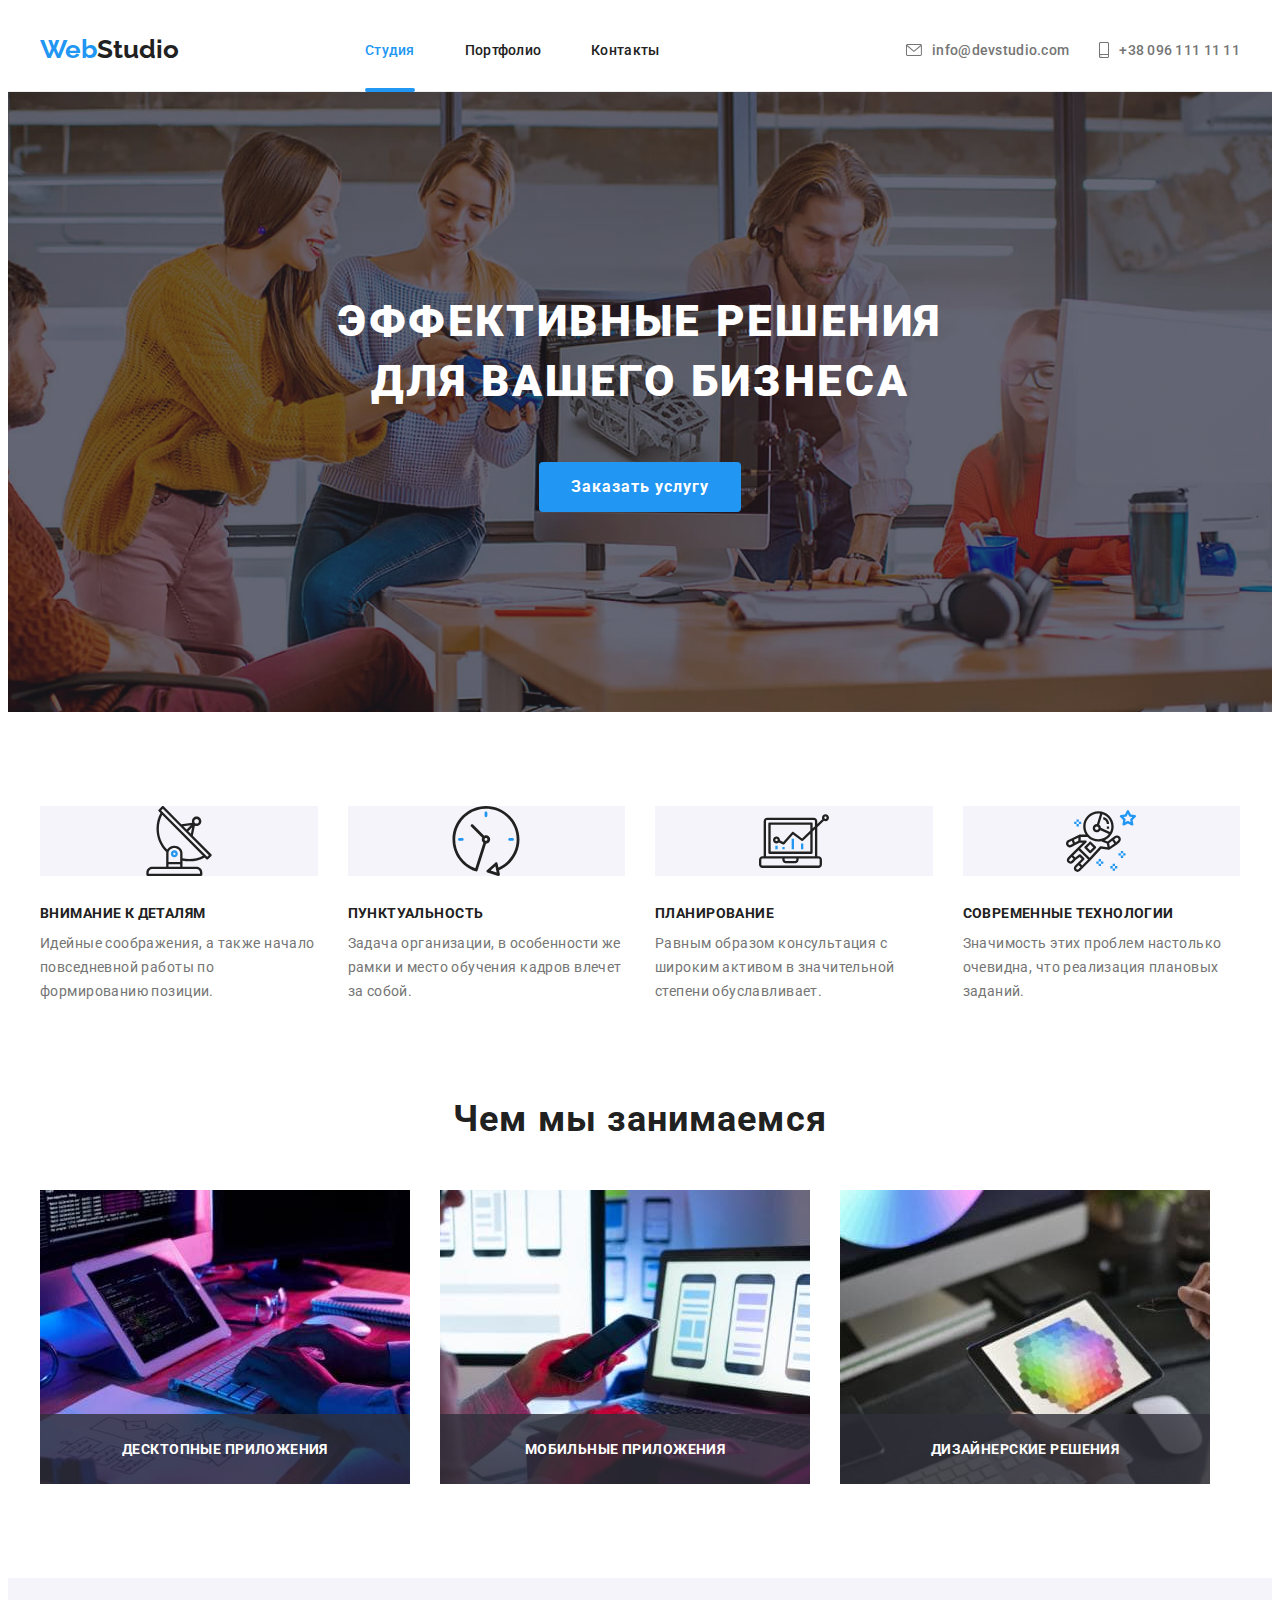
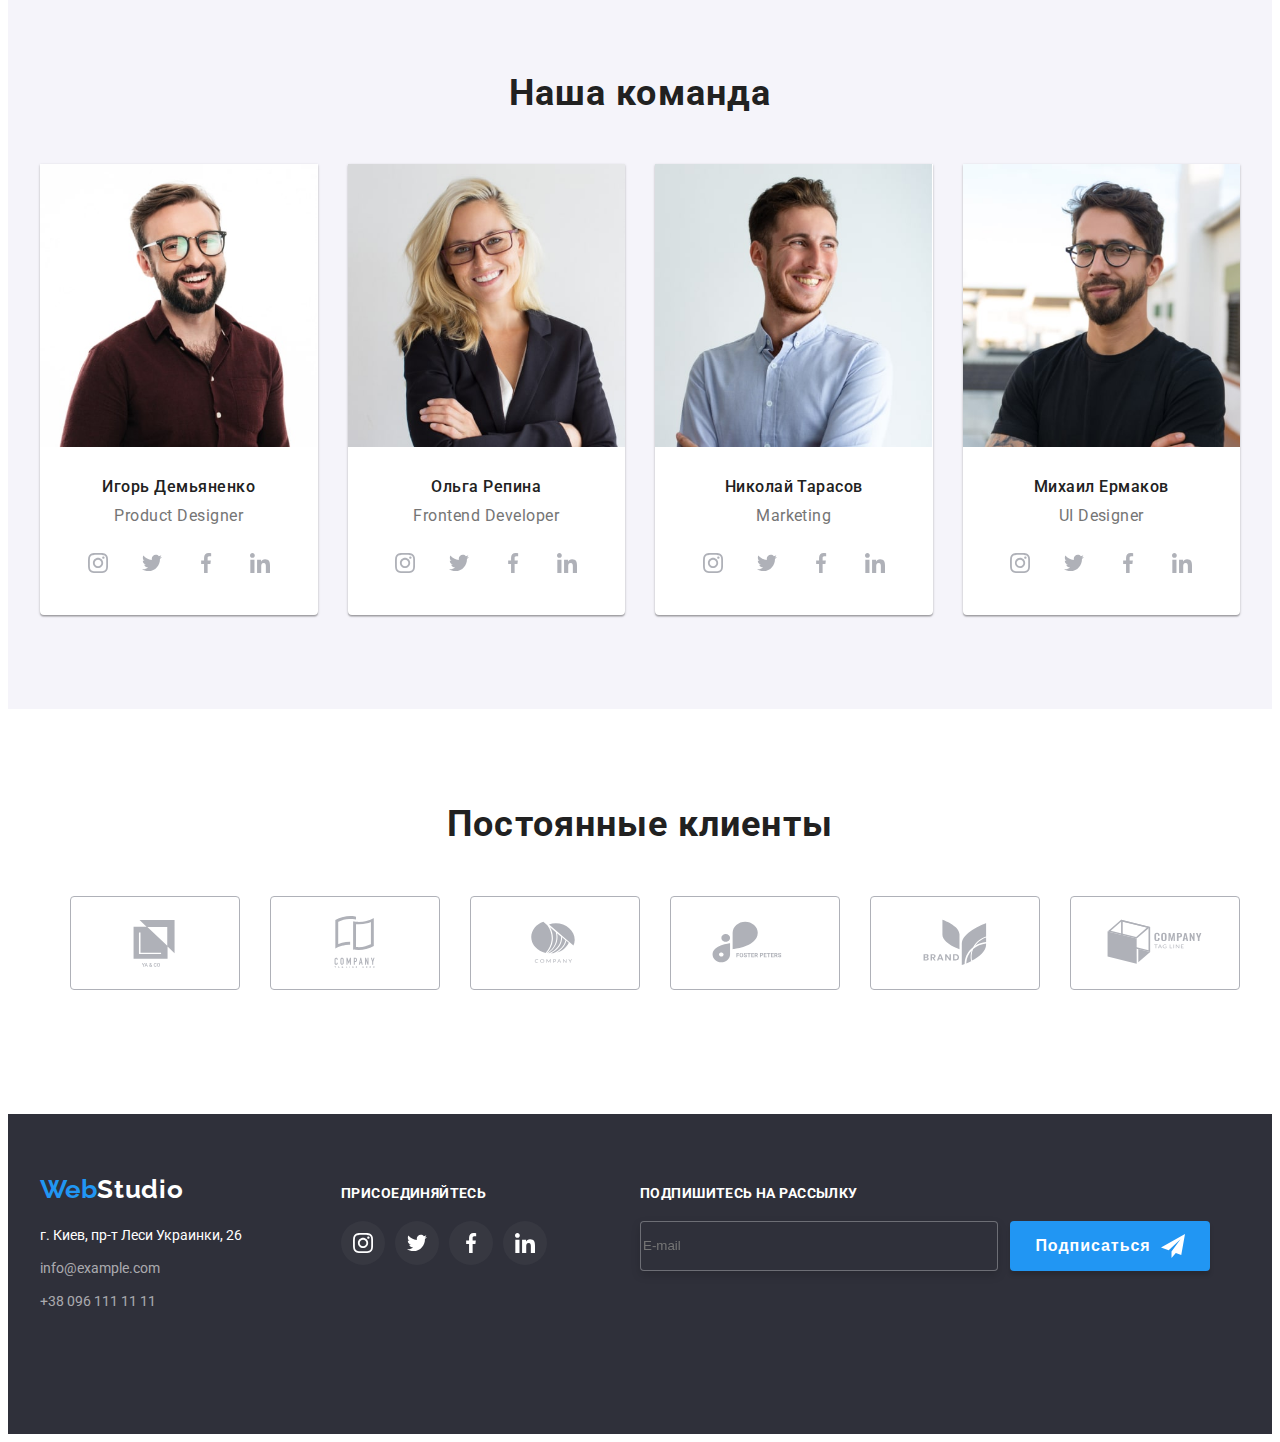
==== index.html @ 827780e4 "hw-8-finish" ====
<!DOCTYPE html>
<html lang="ru">
  <head>
    <meta charset="UTF-8" />
    <meta http-equiv="X-UA-Compatible" content="IE=edge" />
    <meta name="viewport" content="width=device-width, initial-scale=1.0" />
    <title>Студия</title>
    <link href="https://fonts.googleapis.com/css2?family=Raleway:wght@700&family=Roboto:wght@400;500;700;900&display=swap" rel="stylesheet">
    <link rel="stylesheet" href="https://cdnjs.cloudflare.com/ajax/libs/modern-normalize/1.1.0/modern-normalize.min.css" integrity="sha512-wpPYUAdjBVSE4KJnH1VR1HeZfpl1ub8YT/NKx4PuQ5NmX2tKuGu6U/JRp5y+Y8XG2tV+wKQpNHVUX03MfMFn9Q==" crossorigin="anonymous" referrerpolicy="no-referrer" />
    <link rel="stylesheet" href="./css/styles.css">
    <link rel="stylesheet" href="./css/main.min.css">
  </head>
  <body>
    <header class="header">
      <div class="container header__container"> 
        
      <a href="./index.html" class="logo ">Web<span class="logo__studio">Studio</span> </a>
      <button type="button"aria-label="open-mob-menu" class="mob-menu-btn" data-menu-button >
        <svg class="open-menu" width="40" height="40">
         <use href="./image/icons.svg#icon-menu_mob"></use>                
        </svg>

      </button>
      
       <nav class="site-nav">
        <ul class="site-nav__list ">
          <li><a href="./index.html" class=" site-nav__link site-nav__link--current">Студия</a></li>
          <li><a href="./portfolio.html" class="site-nav__link">Портфолио</a></li>
          <li><a href="" class="site-nav__link">Контакты</a></li>
        </ul>
      </nav> 
       <ul class="contacts">
      <li class="contacts__item"><a href="mailto:info@devstudio.com" class="contacts__link  ">
        <svg class="envelope contact__icon" > 
          <use href="./image/icons.svg#icon-envelope"></use>
        </svg> 
        info@devstudio.com</a></li>
      <li class="contacts__item"><a href="tel:+380961111111" class="contacts__link ">
        <svg class="smartphone contact__icon"> 
          <use href="./image/icons.svg#icon-smartphone"></use>
        </svg> 
        +38 096 111 11 11</a></li>

      </ul>
      </div>
      <div class="mob-menu  is-hidden" data-menu>
        <div class="container">
          <div class="mob-menu-top">
        <button type="button" class="mob-menu-close-btn" data-menu-close>
          <svg class="close-menu" width="40" height="40">
            <use href="./image/icons.svg#icon-close_mob"></use>
          </svg>
        </button>

        <ul class="menu-list ">
          <li class="menu-item "><a href="./index.html" class="menu-link ">Студия</a></li>
          <li class="menu-item "><a href="./portfolio.html" class="menu-link ">Портфолио</a></li>
          <li class="menu-item "><a href="" class="menu-link " >Контакты</a></li>
        </ul>
      </div>
        

        <div class="mob-menu-bottom">
        <ul class="mob-contacts">
           <li class="mob-contacts__item"><a href="tel:+380961111111" class="mob-contacts__link ">            
              +38 096 111 11 11</a></li>

          <li class="mob-contacts__item"><a href="mailto:info@devstudio.com" class="mob-contacts__link ">              
            info@devstudio.com</a></li>         
        </ul>

        <ul class="mob-soc">
          <li class="mob-soc__item"> <a class="mob-soc__link" href="">Instagram</a>
          </li>
          <li class="mob-soc__item"><a class="mob-soc__link" href="">Twitter</a></li>
          <li class="mob-soc__item"><a class="mob-soc__link" href="">Facebook</a></li>
          <li class="mob-soc__item"><a class="mob-soc__link" href="">LinkedIn</a></li>
        </ul>
      </div>
</div>
      </div>
    
    </div>
    </header>
    
    <main >
      <section class="hero">
        <div class="container">
        <h1 class="hero__title"> Эффективные решения для вашего бизнеса</h1>
        <button type="button" class="hero__button" data-modal-open >Заказать услугу</button>
        </div>
      </section>

      <section class="section ">
        <div class="container">
        <h2 class="section__title section__title--hidden">Особености</h2>
        <ul class="features">
          <li class="features__item"> 
            <div class="features__box">
              <svg width="70px" height="70px">
                <use href="./image/icons.svg#icon-antenna"></use>
              </svg>
            </div>
            <h3 class="features__title">Внимание к деталям</h3>
          <p class="features__text">Идейные соображения, а также начало повседневной работы по формированию позиции.</p>
        </li>
          <li class="features__item">
            <div class="features__box">
              <svg width="70px" height="70px">
                <use href="./image/icons.svg#icon-clock"></use>
              </svg>
            </div>
            <h3 class="features__title"> Пунктуальность</h3>
          <p class="features__text">Задача организации, в особенности же рамки и место обучения кадров влечет за собой.</p> </li>
          <li class="features__item">
            <div class="features__box">
              <svg width="70px" height="70px">
                <use href="./image/icons.svg#icon-diagram"></use>
              </svg>
            </div>
            <h3 class="features__title"> Планирование</h3>
          <p class="features__text">Равным образом консультация с широким активом в значительной степени обуславливает.</p> </li>
          <li class="features__item">
            <div class="features__box">
              <svg width="70px" height="70px">
                <use href="./image/icons.svg#icon-astronaut"></use>
              </svg>
            </div>
            <h3 class="features__title"> Современные технологии</h3>
          <p class="features__text">Значимость этих проблем настолько очевидна, что реализация плановых заданий.</p></li>
        </ul>
        </div>
      </section>

      <section class=" section section--no-padding-top">
        <div class="container">
        <h2 class="section__title">Чем мы занимаемся</h2>
        <ul class="work">
          <li class="work__list">
            <div class="work__box">
              <img src="./image/photo_1.jpg" alt="написание кода" width="370" />
              <p class="work__text">Десктопные приложения</p>
            </div>
          </li>
          <li class="work__list">
            <div class="work__box">
              <img src="./image/photo_2.jpg" alt="создание интерфейса" width="370" />
              <p class="work__text">Мобильные приложения</p>
            </div>
          </li>
          <li class="work__list">
            <div class="work__box">
            <img src="./image/photo_3.jpg" alt="дизайн" width="370" />
            <p class="work__text">Дизайнерские решения</p>
            </div>
          </li>
        </ul>
        </div>
      </section>

      <section class="section  section--other-background">
        <div class="container">
        <h2 class="section__title">Наша команда</h2>
        <ul class="team">
          <li class="team__item ">
            <picture>
              <source srcset="./image/team/img-1-270-min.jpg 1x, ./image/team/img-1-540-min.jpg 2x " media="(min-widht:1200px)"/>
              <source srcset="./image/team/img-1-354-min.jpg 1x, ./image/team/img@2x-1-708-min.jpg 2x" media="(min-widht:768px)" />
              <source srcset="./image/team/img-1-450-min.jpg 1x, ./image/team/img@2x-1-900-min.jpg 2x " media="(min-widht:480px)" />
              <img src="./image/team/img-1-450-min.jpg" alt="Игорь Демьяненко" />
            </picture>
            
            <div class="team__box">
          <h3 class="team__title">Игорь Демьяненко</h3>
          <p class="team__text">Product Designer</p>
          <ul class="social">
            <li class="social__item"> <a class="social__link social__link--dark" href="" >
              <svg class="instagram" width="20" height="20">
                <use href="./image/icons.svg#icon-instagram"></use>
              </svg>
              </a>
            </li >
            <li class="social__item" ><a class="social__link social__link--dark" href="" >
            <svg class="twitter" width="20" height="20">
              <use href="./image/icons.svg#icon-twitter"></use>      
            </svg>
            </a>
          </li>
            <li class="social__item"><a class="social__link social__link--dark" href="" >
            <svg class="facebook" width="20" height="20">
              <use href="./image/icons.svg#icon-facebook"></use>
            </svg>
            </a>
            </li>
            <li class="social__item"><a class="social__link social__link--dark" href="" >
            <svg class="linkedin" width="20" height="20">
              <use href="./image/icons.svg#icon-linkedin"></use>
            </svg>
          </a>
          </li>

          </ul>
        </div>
        </li>

          <li class="team__item">
            <picture>
            <source srcset="./image/team/img-2-270-min.jpg 1x, ./image/team/img-2-540-min.jpg 2x " media="(min-widht:1200px)" ) />
            <source srcset="./image/team/img-2-354-min.jpg 1x, ./image/team/img@2x-2-708-min.jpg 2x" media="(min-widht:768px)" ) />
            <source srcset="./image/team/img-2-450-min.jpg 1x, ./image/team/img@2x-2-900-min.jpg 2x " media="(min-widht:480px)" ) />
              
           <img src="./image/team/img-2-450-min.jpg" alt="Ольга Репина"  />
            </picture>
            
            <div class="team__box">
          <h3 class="team__title">Ольга Репина</h3>
          <p  class="team__text">Frontend Developer</p>
          <ul class="social">
            <li class="social__item"> <a class="social__link social__link--dark" href="" >
              <svg class="instagram" width="20" height="20">
                <use href="./image/icons.svg#icon-instagram"></use>
              </svg>
              </a>
            </li>
            <li class="social__item"><a class="social__link social__link--dark" href="" >
            <svg class="twitter" width="20" height="20">
              <use href="./image/icons.svg#icon-twitter"></use>      
            </svg>
            </a>
          </li>
            <li class="social__item"><a class="social__link social__link--dark" href="" >
            <svg class="facebook" width="20" height="20">
              <use href="./image/icons.svg#icon-facebook"></use>
            </svg>
            </a>
            </li>
            <li class="social__item"><a class="social__link social__link--dark" href="" >
            <svg class="linkedin" width="20" height="20">
              <use href="./image/icons.svg#icon-linkedin"></use>
            </svg>
          </a>
          </li>
          </ul>
        </div>
        </li>

          <li class="team__item">
            <picture>
              <source srcset="./image/team/img-3-270-min.jpg 1x, ./image/team/img-3-540-min.jpg 2x " media="(min-widht:1200px)" ) />
              <source srcset="./image/team/img-3-354-min.jpg 1x, ./image/team/img@2x-3-708-min.jpg 2x" media="(min-widht:768px)" ) />
              <source srcset="./image/team/img-3-450-min.jpg 1x, ./image/team/img@2x-3-900-min.jpg 2x " media="(min-widht:480px)" ) />
             <img src="./image/team/img-3-450-min.jpg" alt="Николай Тарасов" />  
            </picture>
           
            <div class="team__box">
          <h3 class="team__title">Николай Тарасов</h3>
           <p class="team__text">Marketing</p>
           <ul class="social">
            <li class="social__item"> <a class="social__link social__link--dark" href="" >
              <svg class="instagram" width="20" height="20">
                <use href="./image/icons.svg#icon-instagram"></use>
              </svg>
              </a>
            </li>
            <li class="social__item"><a class="social__link social__link--dark" href="" >
            <svg class="twitter" width="20" height="20">
              <use href="./image/icons.svg#icon-twitter"></use>      
            </svg>
            </a>
          </li>
            <li class="social__item"><a class="social__link social__link--dark" href="" >
            <svg class="facebook" width="20" height="20">
              <use href="./image/icons.svg#icon-facebook"></use>
            </svg>
            </a>
            </li>
            <li class="social__item"><a class="social__link social__link--dark" href="" >
            <svg class="linkedin" width="20" height="20">
              <use href="./image/icons.svg#icon-linkedin"></use>
            </svg>
          </a>
          </li>

          </ul>
           </div>
        </li>

          <li class="team__item">
            <picture>
            <source srcset="./image/team/img-4-270-min.jpg 1x, ./image/team/img-4-540-min.jpg 2x " media="(min-widht:1200px)" ) />
            <source srcset="./image/team/img-4-354-min.jpg 1x, ./image/team/img@2x-4-708-min.jpg 2x" media="(min-widht:768px)" ) />
            <source srcset="./image/team/img-4-450-min.jpg 1x, ./image/team/img@2x-4-900-min.jpg 2x " media="(min-widht:480px)" ) />
            <img src="./image/team/img-4-450-min.jpg" alt="Михаил Ермаков"  />
            </picture>
            
            <div class="team__box">
          <h3 class="team__title">Михаил Ермаков</h3>
           <p class="team__text">UI Designer</p>
           <ul class="social">
            <li class="social__item"> <a class="social__link social__link--dark" href="" >
              <svg class="instagram" width="20" height="20">
                <use href="./image/icons.svg#icon-instagram"></use>
              </svg>
              </a>
            </li>
            <li class="social__item"><a class="social__link social__link--dark" href="" >
            <svg class="twitter" width="20" height="20">
              <use href="./image/icons.svg#icon-twitter"></use>      
            </svg>
            </a>
          </li>
            <li class="social__item"><a class="social__link social__link--dark" href="" >
            <svg class="facebook" width="20" height="20">
              <use href="./image/icons.svg#icon-facebook"></use>
            </svg>
            </a>
            </li>
            <li class="social__item"><a class="social__link social__link--dark" href="" >
            <svg class="linkedin" width="20" height="20">
              <use href="./image/icons.svg#icon-linkedin"></use>
            </svg>
          </a>
          </li>

          </ul>
           </div>
        </li>
        </ul>
        </div>
      </section>
     
      <section class="section "> 
        <div class="conteiner">
          <h2 class="section__title"> Постоянные клиенты</h2>
          <ul class="clients">
            <li class="clients__item"><a class="clients__link" href="rel="noopener noreferrer">
              <svg class="clients__icon" widht="106" height="60">
                <use href="./image/icons.svg#icon-Logo-6"></use>
              </svg>
            </a></li>
            <li class="clients__item"><a class="clients__link" href="rel="noopener noreferrer">
              <svg class="clients__icon" widht="106" height="60">
                <use href="./image/icons.svg#icon-Logo"></use>
              </svg>
            </a></li>
            <li class="clients__item"><a class="clients__link" href="rel="noopener noreferrer">
              <svg class="clients__icon" widht="106" height="60">
                <use href="./image/icons.svg#icon-Logo-2"></use>
              </svg>
            </a></li>
            <li class="clients__item"><a class="clients__link" href="rel="noopener noreferrer">
              <svg class="clients__icon" widht="106" height="60">
                <use href="./image/icons.svg#icon-Logo-3"></use>
              </svg>
            </a></li>
            <li class="clients__item"><a class="clients__link" href="rel="noopener noreferrer">
              <svg class="clients__icon" widht="106" height="60">
                <use href="./image/icons.svg#icon-Logo-4"></use>
              </svg>
            </a></li>
            <li class="clients__item"><a class="clients__link" href="rel="noopener noreferrer">
              <svg class="clients__icon" widht="106" height="60">
                <use href="./image/icons.svg#icon-Logo-5"></use>
              </svg>
            </a></li>
          </ul>
        </div>

      </section>
      </main>
      
      <footer class="footer">
       
        <div class="container footer__container ">
          <div class="footer-top">
          <div class="footer__box"> 
        <a href="./index.html" class="logo footer__logo">Web<span class=" logo-studio--white">Studio</span> </a>
        <address>
          <ul class="adress">
          <li><a href="https://goo.gl/maps/DuqMqpGjKm9cCFHp8" target="_blank" rel="noopener, noindex, nofollow" class="adress__location">г. Киев, пр-т Леси Украинки, 26</a></li>
          <li><a href="mailto:info@example.com" class="adress__link">info@example.com </a></li>
          <li><a href="tel:+380961111111" class="adress__link">+38 096 111 11 11</a></li>
        </ul>
        </address>
      </div>
       
        <div class="social-footer">
          <h3 class="footer__title">присоединяйтесь</h3>
          <ul class="social soc-footer">
            <li> <a class="social__link social__link--light" href="">
              <svg class="join__icon" width="20" height="20">
                <use href="./image/icons.svg#icon-instagram"></use>
              </svg>
            </a>
            </li>
            <li> <a class="social__link social__link--light" href="">
              <svg class="footer-icon" width="20" height="20">
                <use href="./image/icons.svg#icon-twitter"></use>
              </svg>
            </a>
            </li>
            <li> <a class="social__link social__link--light" href="">
              <svg class="join__icon" width="20" height="20">
                <use href="./image/icons.svg#icon-facebook"></use>
              </svg>
            </a>
            </li>
            <li> <a class="social__link social__link--light" href="">
              <svg class="join__icon" width="20" height="20">
                <use href="./image/icons.svg#icon-linkedin"></use>
              </svg>
            </a>
            </li>
          </ul>
        </div>
</div>
        <form class="footer-form">
          
        <div class="subscribe"> 
          <h3 class="footer__title">Подпишитесь на рассылку</h3>
          <div class="subscribe-field">
          <input type="email" name="mail" placeholder="E-mail" class="subscribe__input">
          <button type="submit" class="subscribe__btn">Подписаться
            <svg class="subscribe__icon" width="24" height="24" >
              <use href="./image/icons.svg#icon-send"></use> 
             </svg>
          </button>
          </div>
          
        </div>
      </form>
      </div>
      </footer>

      <div class="backdrop is-hidden" data-modal >
        <div class="modal">
        
          <button class="modal__button" data-modal-close >
            <svg class="modal__icon" width="18" height="18" >
             <use href="./image/icons.svg#icon-close"></use> 
            </svg>
          </button>
          <p class="modal__title"> Оставьте свои данные, мы вам перезвоним</p>
          <form >
            <label for="name" class="modal__label">Имя</label>
            <div class="modal-box">             
             <input type="text" name="name" id="name" class="modal-box__input" required>
               <svg class="modal__svg" width="18" height="18"> <use href="./image/icons.svg#icon-person">
            </use> </svg>
            </div>
            <label for="tel" class="modal__label">Телефон</label>
            <div class="modal-box">
             <input type="tel" name="tel" id="tel" class="modal-box__input" required>
               <svg class="modal__svg" width="18" height="18"> <use href="./image/icons.svg#icon-phone">
            </use> </svg>
            </div>
            <label for="mail" class="modal__label">Почта</label>
            <div class="modal-box">
             <input type="email" name="mail" id="mail" class="modal-box__input" required>
               <svg class="modal__svg" width="18" height="18"> <use href="./image/icons.svg#icon-email">
            </use> </svg>
            </div>
            <label for="comment" class="modal__label">Комментарий</label>
            <textarea name="comment" id="comment" cols="30" rows="10" placeholder="Введите текст" class="modal__textarea" ></textarea>
           <div class="modal-checkbox modal-checkbox--margin">
            <input type="checkbox" name="policy" id="checkbox" class="modal-checkbox__input hidden" required>           
            <label for="checkbox" class="modal-checkbox__label">Соглашаюсь с рассылкой и принимаю <a href="" class="modal-checkbox__policy" >Условия договора</a></label>
            </div>
            <button type="submit" class="modal-checkbox__btn" >Отправить</button>
          </form>
        </div>
      </div>


      
      <script src="./js/modal.js"></script>  
      <script src="./js/mobile-menu.js"></script>

  </body>
</html>
---- css/styles.css ----
/* Header  */



/* Main section */


/* Features */



/* Our work */

/* Our team*/



/* Clients */




/* Footer */


/* portfolio */





/* BACKDROP */
---- css/main.min.css ----
:root{--primary-text-color: #212121;--title-text-color: #757575;--accent-color: #2196F3;--primary-bg-color:#FFFFFF;--bg-color: #2F303A;--bg-color-item: #EEEEEE;--buttons-bg-color: #F5F4FA;--border-box: #eeeeee;--social-color: #AFB1B8;--icon-bg-color: #ffffff0a;--bg-description: rgba(33, 150, 243, 0.9);--work-box-color: rgba(47, 48, 58, 0.8);--time-distribution: 250ms cubic-bezier(0.4, 0, 0.2, 1);--bg-color-btn: #188CE8;--box-shadow: 0px 4px 4px rgba(0, 0, 0, 0.15)}body{font-family:"Roboto",sans-serif;background-color:var(--primary-bg-color)}p,h1,h2,h3,h4,h5,h6{margin:0}img{display:block;max-width:100%}ul{margin:0;padding-left:0;list-style:none}li{text-decoration:none}.section__title{font-weight:700;letter-spacing:.03em;color:var(--primary-text-color);margin-top:0;text-align:center}@media screen and (min-width: 480px){.section__title{font-size:28px;line-height:1.18;margin-bottom:30px;margin-top:0px}}@media screen and (min-width: 768px){.section__title{font-size:36px;line-height:1.17;margin-bottom:50px}}.section__title.section__title--hidden,.modal-checkbox__input.hidden{position:absolute;width:1px;height:1px;margin:-1px;border:0;padding:0;white-space:nowrap;clip-path:inset(100%);clip:rect(0 0 0 0);overflow:hidden}.hero__title{font-weight:900;letter-spacing:.06em;text-transform:uppercase;color:var(--primary-bg-color);margin:0 auto 30px auto}@media screen and (min-width: 480px){.hero__title{font-size:26px;line-height:1.62;width:360px}}@media screen and (min-width: 1200px){.hero__title{font-size:44px;line-height:1.36;width:696px;margin-bottom:50px}}.features__title{font-weight:700;font-size:14px;line-height:1.14;letter-spacing:.03em;text-transform:uppercase;color:var(--primary-text-color);margin-bottom:10px;align-items:center}@media screen and (max-width: 767px){.features__title{display:flex;justify-content:center}}@media screen and (min-width: 768px){.features__title{text-align:start}}.section{padding-top:94px;padding-bottom:94px}.section--no-padding-top{padding-top:0}.section--other-background{background-color:var(--buttons-bg-color)}.project-section{padding-top:94px;padding-bottom:94px}@media screen and (min-width: 320px)and (max-width: 1199px){.section--no-padding-top{display:none}}@media screen and (min-width: 1200px){.section--no-padding-top{padding-top:0}}.social{display:flex;justify-content:center}.social li+li{margin-left:10px}.social__link{display:flex;justify-content:center;width:44px;height:44px;border-radius:50%;align-items:center}.social__link--light{fill:var(--primary-bg-color);background-color:var(--icon-bg-color);transition:background-color var(--time-distribution)}.social__link--light:hover,.social__link--light:focus{background-color:var(--accent-color)}.social__link--dark{fill:var(--social-color);transition:fill var(--time-distribution),background-color var(--time-distribution)}.social__link--dark:hover,.social__link--dark:focus{background-color:#2196f3;fill:var(--primary-bg-color)}.social-footer{margin-bottom:60px}@media screen and (min-width: 1200px){.social-footer{margin-right:93px;margin-bottom:72px}}.logo{font-family:"Raleway",sans-serif;font-weight:700;font-size:26px;line-height:1.19;color:var(--accent-color);text-decoration:none;cursor:default}@media screen and (min-width: 480px)and (max-width: 767px){.logo{display:flex;justify-content:center;align-items:center}}@media screen and (min-width: 320px)and (max-width: 1199px){.logo{font-size:24px;margin-left:15px}}.logo__studio{color:var(--primary-text-color)}.logo.footer__logo{display:block;margin-bottom:20px}.logo-studio--white{font-weight:700;font-size:26px;line-height:1.19;letter-spacing:.03em;color:var(--primary-bg-color)}@media screen and (min-width: 320px)and (max-width: 1199px){.logo-studio--white{font-size:24px}}.portfolio-buttons{margin:0 auto 50px;display:flex;flex-wrap:wrap;justify-content:flex-start;margin-bottom:40px}@media screen and (min-width: 768px){.portfolio-buttons{margin-bottom:30px;justify-content:center}}@media screen and (min-width: 1200px){.portfolio-buttons{margin-bottom:50px}}.portfolio-button{background:var(--buttons-bg-color);color:var(--primary-text-color);font-weight:500;font-size:16px;line-height:1.63;letter-spacing:.03em;cursor:pointer;text-align:center;padding:6px 22px;border-radius:4px;border:none;transition:color var(--time-distribution),background-color var(--time-distribution),box-shadow var(--time-distribution)}.portfolio-button:hover,.portfolio-button:focus{color:var(--primary-bg-color);background-color:var(--accent-color);box-shadow:0px 3px 1px rgba(0,0,0,.1),0px 1px 2px rgba(0,0,0,.08),0px 2px 2px rgba(0,0,0,.12)}.button-item{margin-left:8px}@media screen and (max-width: 767px){.button-item:nth-child(-n+3){margin-bottom:15px}}@media screen and (min-width: 768px){.button-item{margin-bottom:0px}}.hero__button{font-family:"Roboto",sans-serif;font-weight:700;font-size:16px;line-height:1.88;align-items:center;text-align:center;letter-spacing:.06em;color:var(--primary-bg-color);background-color:var(--accent-color);border:rgba(0,0,0,0);border-radius:4px;padding:10px 32px;cursor:pointer}.container{width:100%;padding:0;margin:0 auto}@media screen and (min-width: 480px){.container{max-width:480px}}@media screen and (min-width: 768px){.container{max-width:768px}}@media screen and (min-width: 1200px){.container{max-width:1200px}}.header{background-color:var(--primary-bg-color);border-bottom:1px solid var(--border-box)}@media screen and (min-width: 320px)and (max-width: 479px){.header{display:flex;align-items:center;justify-content:space-between;width:100%;height:60px}}@media screen and (min-width: 480px)and (max-width: 767px){.header{display:flex;justify-content:space-between;width:100%;height:60px}}@media screen and (min-width: 768px){.header{display:flex;align-items:center}}@media screen and (min-width: 1200px){.header{display:flex;align-items:center}}.container.header__container{display:flex;align-items:center}.site-nav{align-items:center;display:flex}@media screen and (min-width: 320px)and (max-width: 479px){.site-nav{display:none}}@media screen and (min-width: 480px)and (max-width: 767px){.site-nav{display:none}}@media screen and (min-width: 768px){.site-nav{margin-left:88px}}@media screen and (min-width: 1200px){.site-nav{margin-left:93px}}.site-nav__list,.contacts{display:flex;margin:0;padding-top:32px;padding-bottom:32px}@media screen and (min-width: 768px){.site-nav__list{display:flex}}@media screen and (min-width: 1200px){.site-nav__list{display:flex;margin-left:93px}}.contacts{display:flex}@media screen and (min-width: 320px)and (max-width: 479px){.contacts{display:none}}@media screen and (min-width: 480px)and (max-width: 767px){.contacts{display:none}}@media screen and (min-width: 768px)and (max-width: 1199px){.contacts{display:flex;flex-direction:column;margin-left:65px}}@media screen and (min-width: 1200px){.contacts{display:flex;align-items:center;margin-left:auto}}.site-nav__list li+li{margin-left:50px}.site-nav__link{font-family:"Roboto";font-style:normal;font-weight:500;font-size:14px;line-height:1.14;letter-spacing:.02em;color:var(--primary-text-color);text-decoration:none;transition:color var(--time-distribution)}.site-nav__link:hover,.site-nav__link:focus{color:var(--accent-color)}.site-nav__link.site-nav__link--current{position:relative;padding-top:32px;padding-bottom:32px;font-weight:500;font-size:14px;line-height:1.14;letter-spacing:.02em;color:var(--accent-color);text-decoration:none}.site-nav__link.site-nav__link--current::after{content:"";position:absolute;left:0;bottom:-2px;width:100%;height:4px;border-radius:2px;display:block;background-color:var(--accent-color);opacity:1}.contacts__link{font-style:normal;font-weight:500;letter-spacing:.02em;color:var(--title-text-color);text-decoration:none;display:flex;transition:color var(--time-distribution);align-items:center}.contacts__link:hover,.contacts__link:focus{color:var(--accent-color)}.contacts__link:hover .contact__icon,.contacts__link:focus .contact__icon{fill:var(--accent-color)}@media screen and (min-width: 320px)and (max-width: 479px){.contacts__link{display:none}}@media screen and (min-width: 768px)and (max-width: 1199px){.contacts__link{font-size:12px;line-height:1.17;padding-top:5px;padding-bottom:5px}}@media screen and (min-width: 1200px){.contacts__link{font-size:14px}}@media screen and (min-width: 1200px){.contacts__item:not(:first-child){margin-left:30px}}.contacts{margin-left:auto}@media screen and (min-width: 320px)and (max-width: 479px){.contacts{display:none}}.envelope{fill:var(--title-text-color);transition:fill var(--time-distribution)}@media screen and (min-width: 320px)and (max-width: 479px){.envelope{display:none}}@media screen and (min-width: 768px)and (max-width: 1199px){.envelope{width:14px;height:10px;margin-right:8px}}@media screen and (min-width: 1200px){.envelope{margin-right:10px;width:16px;height:12px}}.smartphone{fill:var(--title-text-color);transition:fill var(--time-distribution)}@media screen and (min-width: 320px)and (max-width: 479px){.smartphone{display:none}}@media screen and (min-width: 768px)and (max-width: 1199px){.smartphone{width:10px;height:14px;margin-right:8px}}@media screen and (min-width: 1200px){.smartphone{margin-right:10px;width:10px;height:16px}}.hero.container{display:flex;padding:0;max-width:100%}.hero{text-align:center;color:var(--primary-bg-color);padding:90px 30px;margin-left:auto;margin-right:auto;background-image:linear-gradient(to right, rgba(47, 48, 58, 0.4), rgba(47, 48, 58, 0.4)),url(../image/hero-mob-min.jpg);background-color:var(--bg-color);background-repeat:no-repeat;background-position:center;background-size:cover}@media(min-device-pixel-ratio: 2),(min-resolution: 192dpi),(min-resolution: 2dppx){.hero{background-image:linear-gradient(to right, rgba(47, 48, 58, 0.4), rgba(47, 48, 58, 0.4)),url(../image/hero-mob-2x.jpg)}}@media screen and (min-width: 480px){.hero{padding:118px 60px}}@media screen and (min-width: 768px){.hero{padding:118px 204px;background-image:linear-gradient(to right, rgba(47, 48, 58, 0.4), rgba(47, 48, 58, 0.4)),url(../image/hero-tab-min.jpg);background-image:linear-gradient(to right, rgba(47, 48, 58, 0.4), rgba(47, 48, 58, 0.4)),url(../image/hero-tab-2x.jpg)}}@media screen and (min-width: 1200px){.hero{padding-top:200px;padding-bottom:200px;background-image:linear-gradient(to right, rgba(47, 48, 58, 0.4), rgba(47, 48, 58, 0.4)),url(../image/hero-desk.jpg);background-image:linear-gradient(to right, rgba(47, 48, 58, 0.4), rgba(47, 48, 58, 0.4)),url(../image/hero-desk-2x.jpg)}}.features{display:flex;flex-wrap:wrap;padding-left:0}@media screen and (min-width: 480px){.features{display:block}}@media screen and (min-width: 768px){.features{margin:-15px;display:flex;flex-wrap:wrap}}@media screen and (max-width: 767px){.features__item:not(:last-child){margin-bottom:30px}}@media screen and (min-width: 768px){.features__item{width:calc((100% - 60px)/2);margin:15px}}@media screen and (min-width: 1200px){.features__item{width:calc((100% - 120px)/4)}}.features__text{font-weight:400;font-size:14px;line-height:1.71;letter-spacing:.03em;display:flex;color:var(--title-text-color)}.features__box{background-color:var(--buttons-bg-color);display:flex;justify-content:center;align-items:center;width:100%;margin-bottom:30px}.work{display:flex}.work__list:not(:first-child){margin-left:30px}.work__box{position:relative}.work__text{position:absolute;bottom:0;width:100%;height:70px;display:flex;justify-content:center;align-items:center;font-weight:700;font-size:14px;line-height:1,14;letter-spacing:.03em;text-transform:uppercase;color:var(--primary-bg-color);background-color:var(--work-box-color)}.team{padding-left:0;margin-bottom:-30px;margin-top:0}@media screen and (min-width: 480px){.team{display:block}}@media screen and (min-width: 768px){.team{display:flex;flex-wrap:wrap;margin:-15px}}.team__item{background-color:var(--primary-bg-color);box-shadow:0px 1px 3px rgba(0,0,0,.2),0px 1px 1px rgba(0,0,0,.1411764706),0px 2px 1px rgba(0,0,0,.1215686275);border-radius:0px 0px 4px 4px}@media screen and (min-width: 320px){.team__item{margin-right:15px;margin-left:15px}}@media screen and (max-width: 767px){.team__item:not(:last-child){margin-bottom:30px}}@media screen and (min-width: 768px){.team__item{margin:15px;width:calc(50% - 30px)}}@media screen and (min-width: 1200px){.team__item{width:calc(25% - 30px)}}.team__box{padding-top:30px;padding-bottom:30px}.team__title{font-weight:500;font-size:16px;line-height:1.19;letter-spacing:.03em;color:var(--primary-text-color);margin-bottom:10px;margin-top:0;text-align:center}.team__text{font-weight:400;font-size:16px;line-height:1.19;letter-spacing:.03em;color:var(--title-text-color);text-align:center;margin-bottom:16px}.clients{display:flex;flex-wrap:wrap;justify-content:center;text-align:center}.clients__item{margin-left:30px;margin-bottom:30px}@media screen and (min-width: 480px){.clients__item{width:210px}}@media screen and (min-width: 768px){.clients__item{width:226px}}@media screen and (min-width: 1200px){.clients__item{width:170px}}.clients__link{display:flex;justify-content:center;align-items:center;height:92px;border:1px solid var(--social-color);border-radius:4px;fill:var(--social-color);transition:fill var(--time-distribution),border var(--time-distribution)}.clients__link:hover,.clients__link:focus{border:1px solid var(--accent-color);fill:var(--accent-color)}.footer{background:var(--bg-color);padding-top:60px;padding-bottom:60px;justify-content:center;align-items:center;display:block}@media screen and (min-width: 1200px){.footer{display:flex;justify-content:center;align-items:center}}@media screen and (min-width: 768px){.footer__box{margin-right:165px;margin-left:78px}}@media screen and (min-width: 1200px){.footer__box{text-align:start;margin-right:70px;margin-left:auto}}.footer__container.container{text-align:center}@media screen and (min-width: 1200px){.footer__container.container{display:flex;align-items:baseline}}.adress__location{font-style:normal;font-size:14px;line-height:1.71;color:var(--primary-bg-color);text-decoration:none;cursor:default;transition:color var(--time-distribution)}.adress__location:hover,.adress__location:focus{color:var(--accent-color)}.adress{padding-left:0;margin-top:20px;margin-bottom:60px}@media screen and (min-width: 1200px){.adress{min-width:231px}}.adress li+li{margin-top:9px}.adress__link{font-style:normal;font-size:14px;line-height:1.71;color:rgba(255,255,255,.6);text-decoration:none;cursor:default;transition:color var(--time-distribution)}.adress__link:hover,.adress__link:focus{color:var(--accent-color)}.footer__title{font-family:"Roboto";font-style:normal;font-weight:700;font-size:14px;line-height:16px;letter-spacing:.03em;text-transform:uppercase;color:var(--primary-bg-color);margin-bottom:20px}@media screen and (min-width: 1200px){.footer__title{text-align:start}}.subscribe__input{height:50px;outline:none;border:1px solid rgba(255,255,255,.3);box-sizing:border-box;filter:drop-shadow(0px 4px 4px rgba(0, 0, 0, 0.15));border-radius:4px;background:var(--bg-color);color:var(--primary-bg-color);width:100%;margin-bottom:20px}@media screen and (min-width: 320px)and (max-width: 1199px){.subscribe__input{width:450px}}@media screen and (min-width: 1200px){.subscribe__input{display:flex;width:358px}}.subscribe__btn{display:inline-flex;align-items:center;justify-content:center;text-align:center;width:200px;height:50px;background-color:var(--accent-color);box-shadow:var(--box-shadow);border:rgba(0,0,0,0);border-radius:4px;font-weight:700;font-size:16px;line-height:1.88;letter-spacing:.06em;color:var(--primary-bg-color);cursor:pointer}@media screen and (min-width: 768px){.subscribe__btn{display:flex;margin-left:300px}}@media screen and (min-width: 1200px){.subscribe__btn{margin-left:12px}}.subscribe__icon{margin-left:10px}@media screen and (min-width: 1200px){.subscribe-field{display:inline-flex;min-width:570px}}.footer-form{align-items:flex-start}@media screen and (min-width: 768px){.footer-top{display:flex;align-items:baseline}}@media screen and (min-width: 1200px){.footer-top{display:flex;align-items:baseline}}.backdrop{position:fixed;top:0;left:0;width:100%;height:100%;background-color:rgba(0,0,0,.2);transition:opacity 250ms,visibility 250ms}.backdrop.is-hidden{opacity:0;visibility:hidden;pointer-events:none}.backdrop.is-hidden.modal{transform:scale(0.5)}.modal{position:absolute;top:50%;left:50%;transform:translate(-50%, -50%);background-color:var(--primary-bg-color);padding:40px}@media screen and (min-width: 480px){.modal{height:609px;width:450px}}@media screen and (min-width: 1200px){.modal{min-height:581px;min-width:528px}}.modal__button{position:absolute;right:8px;top:8px;width:30px;height:30px;border-radius:50%;display:flex;justify-content:center;align-items:center;border:1px solid rgba(0,0,0,.1);background-color:var(--primary-bg-color);cursor:pointer}.modal__title{font-weight:700;font-size:20px;text-align:center;letter-spacing:.03em;margin-bottom:12px}@media screen and (min-width: 320px)and (max-width: 1199px){.modal__title{line-height:1.5}}@media screen and (min-width: 1200px){.modal__title{line-height:1.15}}.modal-box__input{width:100%;height:40px;border:1px solid rgba(33,33,33,.2);box-sizing:border-box;border-radius:4px;padding-left:42px;color:var(--primary-text-color);transition:border var(--time-distribution)}.modal-box__input:focus{outline:none;border:1px solid var(--accent-color)}.modal-box__input:focus~.modal__svg{fill:var(--accent-color)}.modal-box{position:relative;margin-bottom:10px}.modal__label{display:block;font-weight:400;font-size:12px;line-height:1.17;letter-spacing:.01em;color:var(--title-text-color);margin-bottom:4px}.modal__svg{position:absolute;left:12px;top:11px;fill:var(--primary-text-color)}.modal__textarea{width:100%;height:120px;border:1px solid rgba(33,33,33,.2);box-sizing:border-box;border-radius:4px;padding:12px 16px;margin-bottom:20px;font-weight:400;font-size:14px;line-height:16px;letter-spacing:.01em;resize:none}.modal__textarea:focus{outline:none;border:1px solid var(--accent-color)}.modal-checkbox__label{font-weight:400;letter-spacing:.03em;color:var(--title-text-color);display:flex;justify-content:center;align-items:center}.modal-checkbox__label::before{content:"";width:16px;height:15px;border:2px solid #000;border-radius:3px;margin-right:7px}@media screen and (min-width: 320px)and (max-width: 1199px){.modal-checkbox__label{font-size:12px;line-height:1.17}}@media screen and (min-width: 1200px){.modal-checkbox__label{font-size:14px;line-height:2}}.modal-checkbox__input:checked+.modal-checkbox__label::before{background-color:var(--accent-color);border:none;background-image:url(../image/check.svg);background-repeat:no-repeat;background-position:center}.modal-checkbox__policy{margin-left:5px;cursor:default}.modal-checkbox__btn{display:block;margin-left:auto;margin-right:auto;margin-top:30px;bottom:40px;width:200px;height:50px;background-color:var(--bg-color-btn);box-shadow:var(--box-shadow);border:rgba(0,0,0,0);border-radius:4px;font-weight:700;font-size:16px;line-height:1.88;letter-spacing:.06em;color:var(--primary-bg-color);transition:var(--time-distribution);cursor:pointer}.modal-checkbox--margin{margin-bottom:30px}.mob-menu-btn{display:block;margin-left:auto;margin-right:15px;border:none;background-color:rgba(0,0,0,0)}@media screen and (min-width: 768px){.mob-menu-btn{display:none}}.mob-menu-close-btn{display:block;margin-left:auto;margin-right:15px;margin-bottom:10px;border:none;background-color:rgba(0,0,0,0)}.mob-menu-close-btn:hover,.mob-menu-close-btn:focus{fill:#2196f3}.mob-menu{position:fixed;z-index:1;top:0;left:0;background-color:var(--primary-bg-color);width:100vw;height:100vh;padding-top:10px;padding-bottom:48px;padding-left:40px}.mob-menu .container{display:flex;flex-direction:column;height:100%;justify-content:space-between}.mob-menu.is-hidden{opacity:0;visibility:hidden;pointer-events:none}.menu-list{list-style:none}.menu-list:hover,.menu-list:focus{fill:#2196f3}.menu-link{font-weight:500;font-size:40px;line-height:1.18;letter-spacing:.02em;color:#212121;text-decoration:none}.menu-link:hover,.menu-link:focus{color:var(--accent-color)}.menu-item:not(:last-child){margin-bottom:32px}.mob-contacts__link{font-weight:500;font-size:24px;line-height:28px;letter-spacing:.02em;color:#757575;text-decoration:none}.mob-contacts__link:hover,.mob-contacts__link:focus{color:var(--accent-color)}.mob-contacts__link.mob-contacts__link--phone{font-weight:500;font-size:34px;line-height:1.77;letter-spacing:.02em;color:#757575}.mob-contacts__link.mob-contacts__link--phone:hover,.mob-contacts__link.mob-contacts__link--phone:focus{color:var(--accent-color)}.mob-contacts{margin-bottom:64px}.mob-contacts__item:not(:last-child){margin-bottom:32px}.mob-soc__item{display:inline-flex}.mob-soc__item:not(:first-child){margin-left:10px}.mob-soc__item:not(:last-child){border-right:1px solid rgba(33,33,33,.2);padding-right:10px}.mob-soc__link{display:flex;font-weight:500;font-size:18px;line-height:1.22;letter-spacing:.02em;text-decoration:none;color:#2196f3}.line{height:22px;border:1px solid rgba(33,33,33,.2)}.no-scroll{overflow:hidden}@media screen and (min-width: 768px){.portfolio{display:flex;flex-wrap:wrap;padding:0;margin:-15px;list-style:none}}.portfolio__link{text-decoration:none;cursor:pointer}@media screen and (min-width: 320px){.portfolio__item{margin-right:15px;margin-left:15px}}@media screen and (min-width: 768px){.portfolio__item{display:flex;flex-wrap:wrap;width:calc(50% - 30px);margin:15px}}@media screen and (min-width: 1200px){.portfolio__item{display:flex;flex-wrap:wrap;width:calc(33.3333333333% - 30px)}}.portfolio__item:not(:last-child){margin-bottom:30px}.project{padding:20px 24px;border-bottom:1px solid var(--border-box);border-right:1px solid var(--border-box);border-left:1px solid var(--border-box);flex-grow:1}.project__title{font-weight:700;font-size:18px;line-height:2;letter-spacing:.06em;color:var(--primary-text-color);margin-bottom:4px}.project__text{font-weight:400;font-size:16px;line-height:1.88;letter-spacing:.03em;color:var(--title-text-color)}.portfolio__item{transition:box-shadow var(--time-distribution)}.portfolio__item:hover{box-shadow:0px 1px 1px rgba(0,0,0,.12),0px 4px 4px rgba(0,0,0,.06),1px 4px 6px rgba(0,0,0,.16)}.description{position:relative;overflow:hidden}.description::before{content:"";position:absolute;width:100%;height:100%;transform:translateY(100%);transition:transform var(--time-distribution);background-color:var(--bg-description)}.portfolio__link:hover .description::before,.portfolio__link:focus .description::before{transform:translateY(0)}.description__text{position:absolute;top:50%;left:50%;transform:translate(-50%, 100%);transition:transform var(--time-distribution);width:322px;font-size:18px;line-height:1.56em;color:var(--primary-bg-color)}@media screen and (min-width: 480px){.description__text{width:402px}}@media screen and (min-width: 768px){.description__text{width:306px}}.portfolio__link:hover .description__text,.portfolio__link:focus .description__text{transform:translate(-50%, -50%)}/*# sourceMappingURL=main.min.css.map */
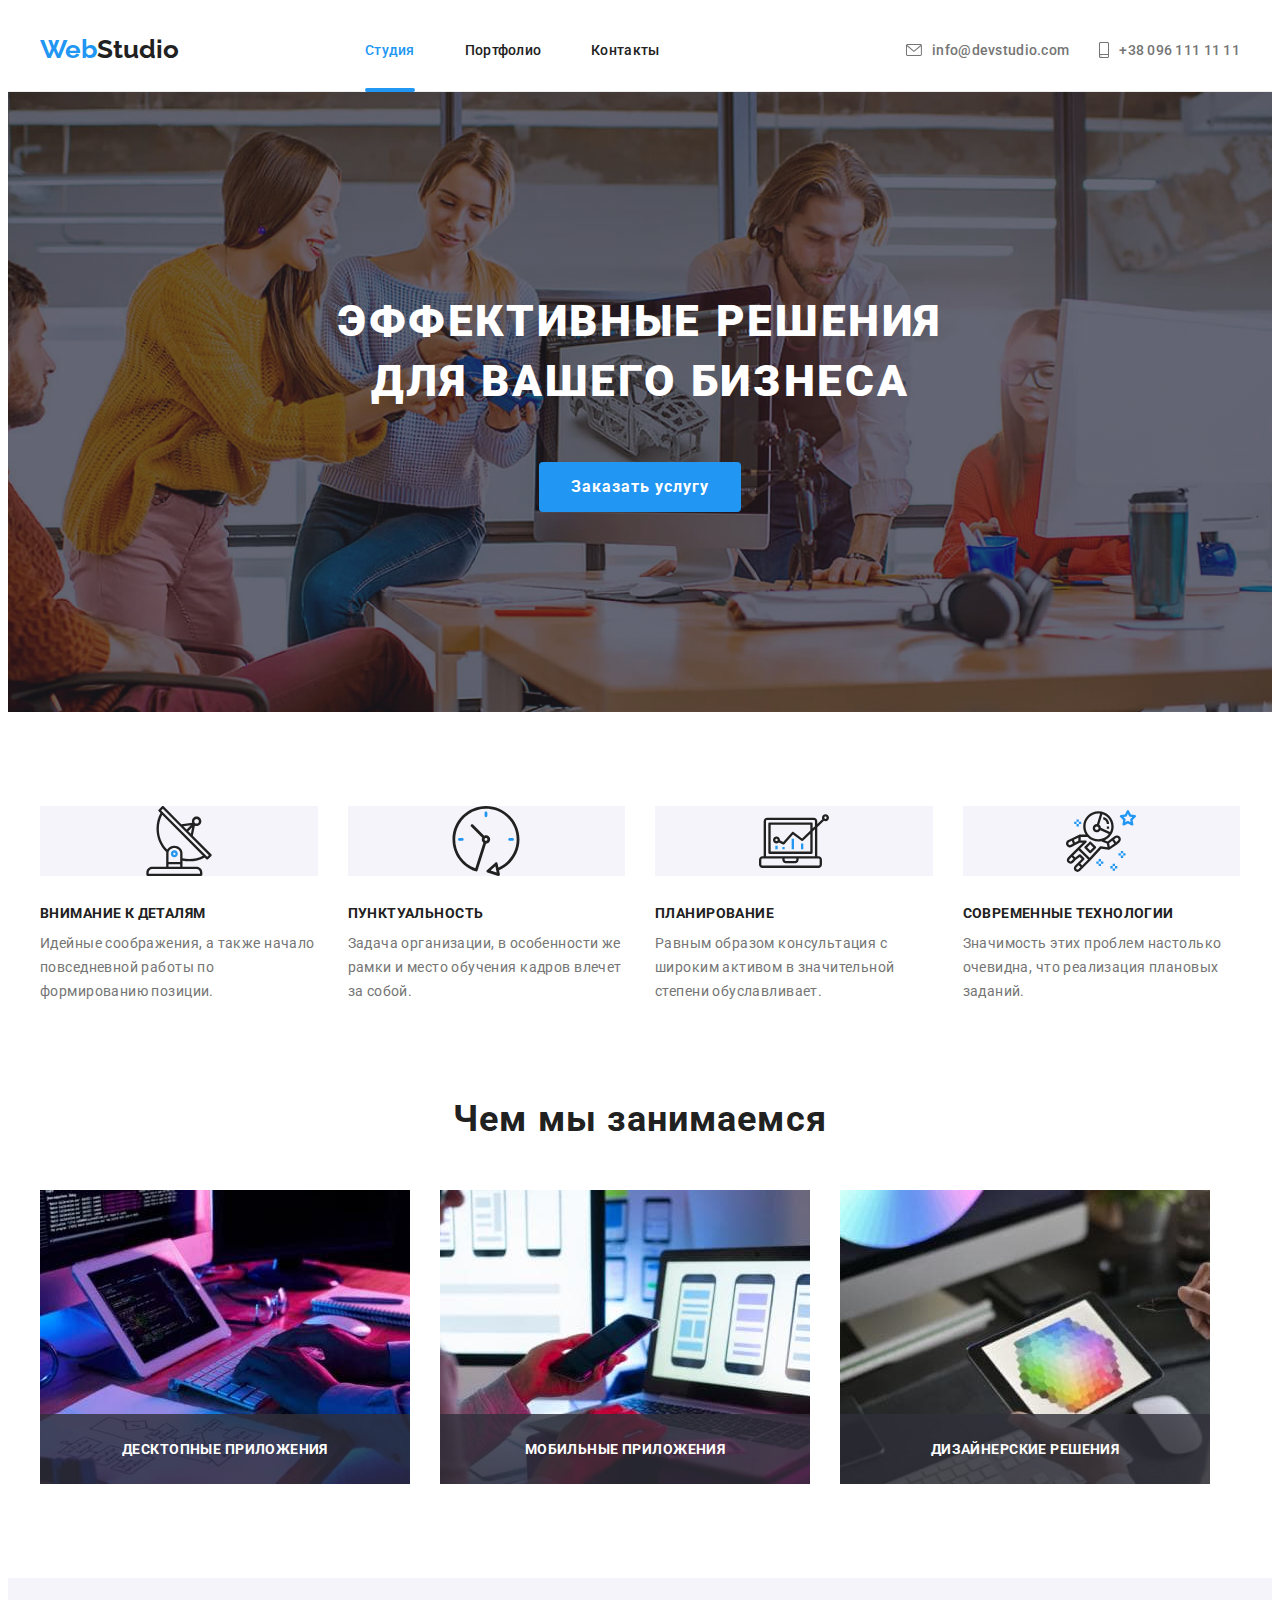
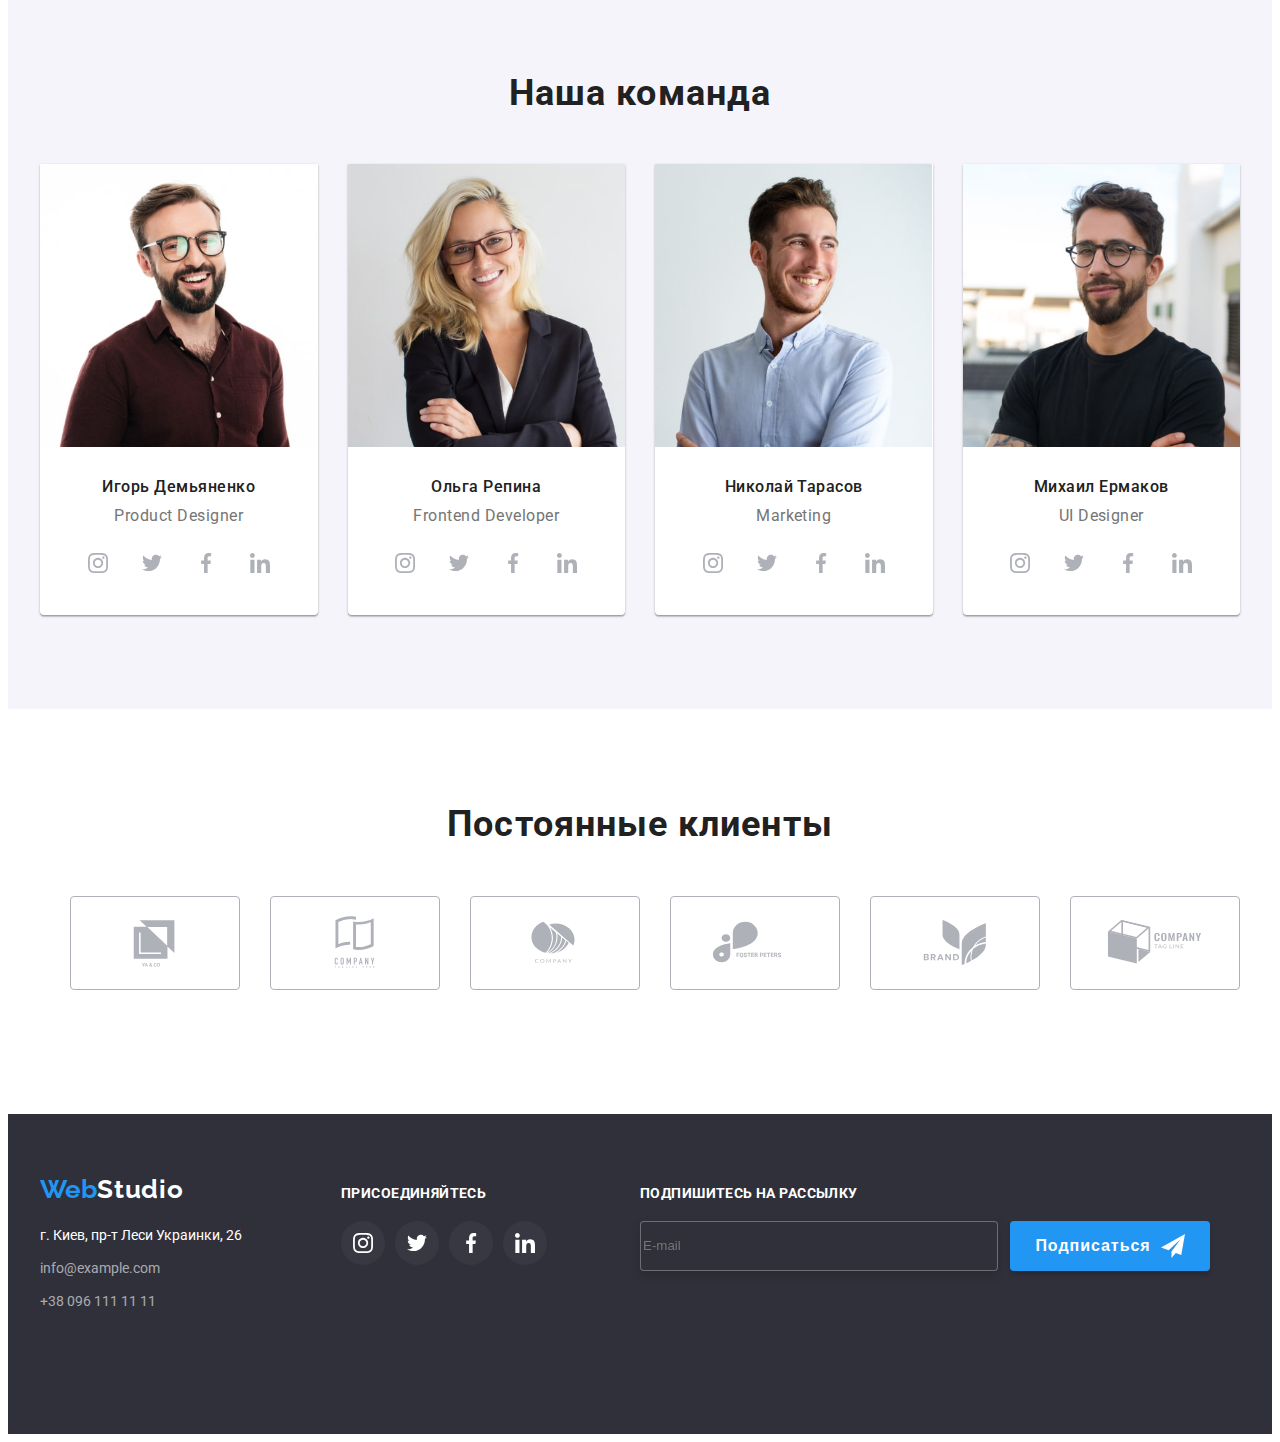
==== commit 55c4fb3e: "hw-8" ====
--- a/index.html
+++ b/index.html
@@ -1,109 +1,115 @@
 <!DOCTYPE html>
 <html lang="ru">
-  <head>
-    <meta charset="UTF-8" />
-    <meta http-equiv="X-UA-Compatible" content="IE=edge" />
-    <meta name="viewport" content="width=device-width, initial-scale=1.0" />
-    <title>Студия</title>
-    <link href="https://fonts.googleapis.com/css2?family=Raleway:wght@700&family=Roboto:wght@400;500;700;900&display=swap" rel="stylesheet">
-    <link rel="stylesheet" href="https://cdnjs.cloudflare.com/ajax/libs/modern-normalize/1.1.0/modern-normalize.min.css" integrity="sha512-wpPYUAdjBVSE4KJnH1VR1HeZfpl1ub8YT/NKx4PuQ5NmX2tKuGu6U/JRp5y+Y8XG2tV+wKQpNHVUX03MfMFn9Q==" crossorigin="anonymous" referrerpolicy="no-referrer" />
-    <link rel="stylesheet" href="./css/styles.css">
-    <link rel="stylesheet" href="./css/main.min.css">
-  </head>
-  <body>
-    <header class="header">
-      <div class="container header__container"> 
-        
+
+<head>
+  <meta charset="UTF-8" />
+  <meta http-equiv="X-UA-Compatible" content="IE=edge" />
+  <meta name="viewport" content="width=device-width, initial-scale=1.0" />
+  <title>Студия</title>
+  <link href="https://fonts.googleapis.com/css2?family=Raleway:wght@700&family=Roboto:wght@400;500;700;900&display=swap"
+    rel="stylesheet">
+  <link rel="stylesheet" href="https://cdnjs.cloudflare.com/ajax/libs/modern-normalize/1.1.0/modern-normalize.min.css"
+    integrity="sha512-wpPYUAdjBVSE4KJnH1VR1HeZfpl1ub8YT/NKx4PuQ5NmX2tKuGu6U/JRp5y+Y8XG2tV+wKQpNHVUX03MfMFn9Q=="
+    crossorigin="anonymous" referrerpolicy="no-referrer" />
+  <link rel="stylesheet" href="./css/styles.css">
+  <link rel="stylesheet" href="./css/main.min.css">
+</head>
+
+<body>
+  <header class="header">
+    <div class="container header__container">
+
       <a href="./index.html" class="logo ">Web<span class="logo__studio">Studio</span> </a>
-      <button type="button"aria-label="open-mob-menu" class="mob-menu-btn" data-menu-button >
+      <button type="button" aria-label="open-mob-menu" class="mob-menu-btn" data-menu-button>
         <svg class="open-menu" width="40" height="40">
-         <use href="./image/icons.svg#icon-menu_mob"></use>                
+          <use href="./image/icons.svg#icon-menu_mob"></use>
         </svg>
 
       </button>
-      
-       <nav class="site-nav">
+
+      <nav class="site-nav">
         <ul class="site-nav__list ">
           <li><a href="./index.html" class=" site-nav__link site-nav__link--current">Студия</a></li>
           <li><a href="./portfolio.html" class="site-nav__link">Портфолио</a></li>
           <li><a href="" class="site-nav__link">Контакты</a></li>
         </ul>
-      </nav> 
-       <ul class="contacts">
-      <li class="contacts__item"><a href="mailto:info@devstudio.com" class="contacts__link  ">
-        <svg class="envelope contact__icon" > 
-          <use href="./image/icons.svg#icon-envelope"></use>
-        </svg> 
-        info@devstudio.com</a></li>
-      <li class="contacts__item"><a href="tel:+380961111111" class="contacts__link ">
-        <svg class="smartphone contact__icon"> 
-          <use href="./image/icons.svg#icon-smartphone"></use>
-        </svg> 
-        +38 096 111 11 11</a></li>
+      </nav>
+      <ul class="contacts">
+        <li class="contacts__item"><a href="mailto:info@devstudio.com" class="contacts__link  ">
+            <svg class="envelope contact__icon">
+              <use href="./image/icons.svg#icon-envelope"></use>
+            </svg>
+            info@devstudio.com</a></li>
+        <li class="contacts__item"><a href="tel:+380961111111" class="contacts__link ">
+            <svg class="smartphone contact__icon">
+              <use href="./image/icons.svg#icon-smartphone"></use>
+            </svg>
+            +38 096 111 11 11</a></li>
 
       </ul>
-      </div>
+
       <div class="mob-menu  is-hidden" data-menu>
         <div class="container">
           <div class="mob-menu-top">
-        <button type="button" class="mob-menu-close-btn" data-menu-close>
-          <svg class="close-menu" width="40" height="40">
-            <use href="./image/icons.svg#icon-close_mob"></use>
-          </svg>
-        </button>
-
-        <ul class="menu-list ">
-          <li class="menu-item "><a href="./index.html" class="menu-link ">Студия</a></li>
-          <li class="menu-item "><a href="./portfolio.html" class="menu-link ">Портфолио</a></li>
-          <li class="menu-item "><a href="" class="menu-link " >Контакты</a></li>
-        </ul>
-      </div>
-        
-
-        <div class="mob-menu-bottom">
-        <ul class="mob-contacts">
-           <li class="mob-contacts__item"><a href="tel:+380961111111" class="mob-contacts__link ">            
-              +38 096 111 11 11</a></li>
-
-          <li class="mob-contacts__item"><a href="mailto:info@devstudio.com" class="mob-contacts__link ">              
-            info@devstudio.com</a></li>         
-        </ul>
-
-        <ul class="mob-soc">
-          <li class="mob-soc__item"> <a class="mob-soc__link" href="">Instagram</a>
-          </li>
-          <li class="mob-soc__item"><a class="mob-soc__link" href="">Twitter</a></li>
-          <li class="mob-soc__item"><a class="mob-soc__link" href="">Facebook</a></li>
-          <li class="mob-soc__item"><a class="mob-soc__link" href="">LinkedIn</a></li>
-        </ul>
-      </div>
-</div>
-      </div>
-    
+            <button type="button" class="mob-menu-close-btn" data-menu-close>
+              <svg class="close-menu" width="40" height="40">
+                <use href="./image/icons.svg#icon-close_mob"></use>
+              </svg>
+            </button>
+
+            <ul class="menu-list ">
+              <li class="menu-item "><a href="./index.html" class="menu-link ">Студия</a></li>
+              <li class="menu-item "><a href="./portfolio.html" class="menu-link ">Портфолио</a></li>
+              <li class="menu-item "><a href="" class="menu-link ">Контакты</a></li>
+            </ul>
+          </div>
+
+
+          <div class="mob-menu-bottom">
+            <ul class="mob-contacts">
+              <li class="mob-contacts__item"><a href="tel:+380961111111" class="mob-contacts__link ">
+                  +38 096 111 11 11</a></li>
+
+              <li class="mob-contacts__item"><a href="mailto:info@devstudio.com" class="mob-contacts__link ">
+                  info@devstudio.com</a></li>
+            </ul>
+
+            <ul class="mob-soc">
+              <li class="mob-soc__item"> <a class="mob-soc__link" href="">Instagram</a>
+              </li>
+              <li class="mob-soc__item"><a class="mob-soc__link" href="">Twitter</a></li>
+              <li class="mob-soc__item"><a class="mob-soc__link" href="">Facebook</a></li>
+              <li class="mob-soc__item"><a class="mob-soc__link" href="">LinkedIn</a></li>
+            </ul>
+          </div>
+        </div>
+      </div>
+
     </div>
-    </header>
-    
-    <main >
-      <section class="hero">
-        <div class="container">
+  </header>
+
+  <main>
+    <section class="hero">
+      <div class="container">
         <h1 class="hero__title"> Эффективные решения для вашего бизнеса</h1>
-        <button type="button" class="hero__button" data-modal-open >Заказать услугу</button>
-        </div>
-      </section>
-
-      <section class="section ">
-        <div class="container">
+        <button type="button" class="hero__button" data-modal-open>Заказать услугу</button>
+      </div>
+    </section>
+
+    <section class="section ">
+      <div class="container">
         <h2 class="section__title section__title--hidden">Особености</h2>
         <ul class="features">
-          <li class="features__item"> 
+          <li class="features__item">
             <div class="features__box">
               <svg width="70px" height="70px">
                 <use href="./image/icons.svg#icon-antenna"></use>
               </svg>
             </div>
             <h3 class="features__title">Внимание к деталям</h3>
-          <p class="features__text">Идейные соображения, а также начало повседневной работы по формированию позиции.</p>
-        </li>
+            <p class="features__text">Идейные соображения, а также начало повседневной работы по формированию позиции.
+            </p>
+          </li>
           <li class="features__item">
             <div class="features__box">
               <svg width="70px" height="70px">
@@ -111,7 +117,9 @@
               </svg>
             </div>
             <h3 class="features__title"> Пунктуальность</h3>
-          <p class="features__text">Задача организации, в особенности же рамки и место обучения кадров влечет за собой.</p> </li>
+            <p class="features__text">Задача организации, в особенности же рамки и место обучения кадров влечет за
+              собой.</p>
+          </li>
           <li class="features__item">
             <div class="features__box">
               <svg width="70px" height="70px">
@@ -119,7 +127,9 @@
               </svg>
             </div>
             <h3 class="features__title"> Планирование</h3>
-          <p class="features__text">Равным образом консультация с широким активом в значительной степени обуславливает.</p> </li>
+            <p class="features__text">Равным образом консультация с широким активом в значительной степени
+              обуславливает.</p>
+          </li>
           <li class="features__item">
             <div class="features__box">
               <svg width="70px" height="70px">
@@ -127,13 +137,14 @@
               </svg>
             </div>
             <h3 class="features__title"> Современные технологии</h3>
-          <p class="features__text">Значимость этих проблем настолько очевидна, что реализация плановых заданий.</p></li>
+            <p class="features__text">Значимость этих проблем настолько очевидна, что реализация плановых заданий.</p>
+          </li>
         </ul>
-        </div>
-      </section>
-
-      <section class=" section section--no-padding-top">
-        <div class="container">
+      </div>
+    </section>
+
+    <section class=" section section--no-padding-top">
+      <div class="container">
         <h2 class="section__title">Чем мы занимаемся</h2>
         <ul class="work">
           <li class="work__list">
@@ -150,331 +161,353 @@
           </li>
           <li class="work__list">
             <div class="work__box">
-            <img src="./image/photo_3.jpg" alt="дизайн" width="370" />
-            <p class="work__text">Дизайнерские решения</p>
+              <img src="./image/photo_3.jpg" alt="дизайн" width="370" />
+              <p class="work__text">Дизайнерские решения</p>
             </div>
           </li>
         </ul>
-        </div>
-      </section>
-
-      <section class="section  section--other-background">
-        <div class="container">
+      </div>
+    </section>
+
+    <section class="section  section--other-background">
+      <div class="container">
         <h2 class="section__title">Наша команда</h2>
         <ul class="team">
           <li class="team__item ">
             <picture>
-              <source srcset="./image/team/img-1-270-min.jpg 1x, ./image/team/img-1-540-min.jpg 2x " media="(min-widht:1200px)"/>
-              <source srcset="./image/team/img-1-354-min.jpg 1x, ./image/team/img@2x-1-708-min.jpg 2x" media="(min-widht:768px)" />
-              <source srcset="./image/team/img-1-450-min.jpg 1x, ./image/team/img@2x-1-900-min.jpg 2x " media="(min-widht:480px)" />
+              <source srcset="./image/team/img-1-270-min.jpg 1x, ./image/team/img-1-540-min.jpg 2x "
+                media="(min-widht:1200px)" />
+              <source srcset="./image/team/img-1-354-min.jpg 1x, ./image/team/img@2x-1-708-min.jpg 2x"
+                media="(min-widht:768px)" />
+              <source srcset="./image/team/img-1-450-min.jpg 1x, ./image/team/img@2x-1-900-min.jpg 2x "
+                media="(min-widht:480px)" />
               <img src="./image/team/img-1-450-min.jpg" alt="Игорь Демьяненко" />
             </picture>
-            
+
             <div class="team__box">
-          <h3 class="team__title">Игорь Демьяненко</h3>
-          <p class="team__text">Product Designer</p>
-          <ul class="social">
-            <li class="social__item"> <a class="social__link social__link--dark" href="" >
-              <svg class="instagram" width="20" height="20">
-                <use href="./image/icons.svg#icon-instagram"></use>
-              </svg>
-              </a>
-            </li >
-            <li class="social__item" ><a class="social__link social__link--dark" href="" >
-            <svg class="twitter" width="20" height="20">
-              <use href="./image/icons.svg#icon-twitter"></use>      
-            </svg>
-            </a>
-          </li>
-            <li class="social__item"><a class="social__link social__link--dark" href="" >
-            <svg class="facebook" width="20" height="20">
-              <use href="./image/icons.svg#icon-facebook"></use>
-            </svg>
-            </a>
-            </li>
-            <li class="social__item"><a class="social__link social__link--dark" href="" >
-            <svg class="linkedin" width="20" height="20">
-              <use href="./image/icons.svg#icon-linkedin"></use>
-            </svg>
-          </a>
-          </li>
-
-          </ul>
-        </div>
-        </li>
+              <h3 class="team__title">Игорь Демьяненко</h3>
+              <p class="team__text">Product Designer</p>
+              <ul class="social">
+                <li class="social__item"> <a class="social__link social__link--dark" href="">
+                    <svg class="instagram" width="20" height="20">
+                      <use href="./image/icons.svg#icon-instagram"></use>
+                    </svg>
+                  </a>
+                </li>
+                <li class="social__item"><a class="social__link social__link--dark" href="">
+                    <svg class="twitter" width="20" height="20">
+                      <use href="./image/icons.svg#icon-twitter"></use>
+                    </svg>
+                  </a>
+                </li>
+                <li class="social__item"><a class="social__link social__link--dark" href="">
+                    <svg class="facebook" width="20" height="20">
+                      <use href="./image/icons.svg#icon-facebook"></use>
+                    </svg>
+                  </a>
+                </li>
+                <li class="social__item"><a class="social__link social__link--dark" href="">
+                    <svg class="linkedin" width="20" height="20">
+                      <use href="./image/icons.svg#icon-linkedin"></use>
+                    </svg>
+                  </a>
+                </li>
+
+              </ul>
+            </div>
+          </li>
 
           <li class="team__item">
             <picture>
-            <source srcset="./image/team/img-2-270-min.jpg 1x, ./image/team/img-2-540-min.jpg 2x " media="(min-widht:1200px)" ) />
-            <source srcset="./image/team/img-2-354-min.jpg 1x, ./image/team/img@2x-2-708-min.jpg 2x" media="(min-widht:768px)" ) />
-            <source srcset="./image/team/img-2-450-min.jpg 1x, ./image/team/img@2x-2-900-min.jpg 2x " media="(min-widht:480px)" ) />
-              
-           <img src="./image/team/img-2-450-min.jpg" alt="Ольга Репина"  />
+              <source srcset="./image/team/img-2-270-min.jpg 1x, ./image/team/img-2-540-min.jpg 2x "
+                media="(min-widht:1200px)"  />
+              <source srcset="./image/team/img-2-354-min.jpg 1x, ./image/team/img@2x-2-708-min.jpg 2x"
+                media="(min-widht:768px)"  />
+              <source srcset="./image/team/img-2-450-min.jpg 1x, ./image/team/img@2x-2-900-min.jpg 2x "
+                media="(min-widht:480px)"  />
+
+              <img src="./image/team/img-2-450-min.jpg" alt="Ольга Репина" />
             </picture>
-            
+
             <div class="team__box">
-          <h3 class="team__title">Ольга Репина</h3>
-          <p  class="team__text">Frontend Developer</p>
-          <ul class="social">
-            <li class="social__item"> <a class="social__link social__link--dark" href="" >
-              <svg class="instagram" width="20" height="20">
-                <use href="./image/icons.svg#icon-instagram"></use>
-              </svg>
-              </a>
-            </li>
-            <li class="social__item"><a class="social__link social__link--dark" href="" >
-            <svg class="twitter" width="20" height="20">
-              <use href="./image/icons.svg#icon-twitter"></use>      
-            </svg>
-            </a>
-          </li>
-            <li class="social__item"><a class="social__link social__link--dark" href="" >
-            <svg class="facebook" width="20" height="20">
-              <use href="./image/icons.svg#icon-facebook"></use>
-            </svg>
-            </a>
-            </li>
-            <li class="social__item"><a class="social__link social__link--dark" href="" >
-            <svg class="linkedin" width="20" height="20">
-              <use href="./image/icons.svg#icon-linkedin"></use>
-            </svg>
-          </a>
-          </li>
-          </ul>
-        </div>
-        </li>
+              <h3 class="team__title">Ольга Репина</h3>
+              <p class="team__text">Frontend Developer</p>
+              <ul class="social">
+                <li class="social__item"> <a class="social__link social__link--dark" href="">
+                    <svg class="instagram" width="20" height="20">
+                      <use href="./image/icons.svg#icon-instagram"></use>
+                    </svg>
+                  </a>
+                </li>
+                <li class="social__item"><a class="social__link social__link--dark" href="">
+                    <svg class="twitter" width="20" height="20">
+                      <use href="./image/icons.svg#icon-twitter"></use>
+                    </svg>
+                  </a>
+                </li>
+                <li class="social__item"><a class="social__link social__link--dark" href="">
+                    <svg class="facebook" width="20" height="20">
+                      <use href="./image/icons.svg#icon-facebook"></use>
+                    </svg>
+                  </a>
+                </li>
+                <li class="social__item"><a class="social__link social__link--dark" href="">
+                    <svg class="linkedin" width="20" height="20">
+                      <use href="./image/icons.svg#icon-linkedin"></use>
+                    </svg>
+                  </a>
+                </li>
+              </ul>
+            </div>
+          </li>
 
           <li class="team__item">
             <picture>
-              <source srcset="./image/team/img-3-270-min.jpg 1x, ./image/team/img-3-540-min.jpg 2x " media="(min-widht:1200px)" ) />
-              <source srcset="./image/team/img-3-354-min.jpg 1x, ./image/team/img@2x-3-708-min.jpg 2x" media="(min-widht:768px)" ) />
-              <source srcset="./image/team/img-3-450-min.jpg 1x, ./image/team/img@2x-3-900-min.jpg 2x " media="(min-widht:480px)" ) />
-             <img src="./image/team/img-3-450-min.jpg" alt="Николай Тарасов" />  
+              <source srcset="./image/team/img-3-270-min.jpg 1x, ./image/team/img-3-540-min.jpg 2x "
+                media="(min-widht:1200px)"  />
+              <source srcset="./image/team/img-3-354-min.jpg 1x, ./image/team/img@2x-3-708-min.jpg 2x"
+                media="(min-widht:768px)"  />
+              <source srcset="./image/team/img-3-450-min.jpg 1x, ./image/team/img@2x-3-900-min.jpg 2x "
+                media="(min-widht:480px)"  />
+              <img src="./image/team/img-3-450-min.jpg" alt="Николай Тарасов" />
             </picture>
-           
+
             <div class="team__box">
-          <h3 class="team__title">Николай Тарасов</h3>
-           <p class="team__text">Marketing</p>
-           <ul class="social">
-            <li class="social__item"> <a class="social__link social__link--dark" href="" >
-              <svg class="instagram" width="20" height="20">
-                <use href="./image/icons.svg#icon-instagram"></use>
-              </svg>
-              </a>
-            </li>
-            <li class="social__item"><a class="social__link social__link--dark" href="" >
-            <svg class="twitter" width="20" height="20">
-              <use href="./image/icons.svg#icon-twitter"></use>      
-            </svg>
-            </a>
-          </li>
-            <li class="social__item"><a class="social__link social__link--dark" href="" >
-            <svg class="facebook" width="20" height="20">
-              <use href="./image/icons.svg#icon-facebook"></use>
-            </svg>
-            </a>
-            </li>
-            <li class="social__item"><a class="social__link social__link--dark" href="" >
-            <svg class="linkedin" width="20" height="20">
-              <use href="./image/icons.svg#icon-linkedin"></use>
-            </svg>
-          </a>
-          </li>
-
-          </ul>
-           </div>
-        </li>
+              <h3 class="team__title">Николай Тарасов</h3>
+              <p class="team__text">Marketing</p>
+              <ul class="social">
+                <li class="social__item"> <a class="social__link social__link--dark" href="">
+                    <svg class="instagram" width="20" height="20">
+                      <use href="./image/icons.svg#icon-instagram"></use>
+                    </svg>
+                  </a>
+                </li>
+                <li class="social__item"><a class="social__link social__link--dark" href="">
+                    <svg class="twitter" width="20" height="20">
+                      <use href="./image/icons.svg#icon-twitter"></use>
+                    </svg>
+                  </a>
+                </li>
+                <li class="social__item"><a class="social__link social__link--dark" href="">
+                    <svg class="facebook" width="20" height="20">
+                      <use href="./image/icons.svg#icon-facebook"></use>
+                    </svg>
+                  </a>
+                </li>
+                <li class="social__item"><a class="social__link social__link--dark" href="">
+                    <svg class="linkedin" width="20" height="20">
+                      <use href="./image/icons.svg#icon-linkedin"></use>
+                    </svg>
+                  </a>
+                </li>
+
+              </ul>
+            </div>
+          </li>
 
           <li class="team__item">
             <picture>
-            <source srcset="./image/team/img-4-270-min.jpg 1x, ./image/team/img-4-540-min.jpg 2x " media="(min-widht:1200px)" ) />
-            <source srcset="./image/team/img-4-354-min.jpg 1x, ./image/team/img@2x-4-708-min.jpg 2x" media="(min-widht:768px)" ) />
-            <source srcset="./image/team/img-4-450-min.jpg 1x, ./image/team/img@2x-4-900-min.jpg 2x " media="(min-widht:480px)" ) />
-            <img src="./image/team/img-4-450-min.jpg" alt="Михаил Ермаков"  />
+              <source srcset="./image/team/img-4-270-min.jpg 1x, ./image/team/img-4-540-min.jpg 2x "
+                media="(min-widht:1200px)"  />
+              <source srcset="./image/team/img-4-354-min.jpg 1x, ./image/team/img@2x-4-708-min.jpg 2x"
+                media="(min-widht:768px)"  />
+              <source srcset="./image/team/img-4-450-min.jpg 1x, ./image/team/img@2x-4-900-min.jpg 2x "
+                media="(min-widht:480px)"  />
+              <img src="./image/team/img-4-450-min.jpg" alt="Михаил Ермаков" />
             </picture>
-            
+
             <div class="team__box">
-          <h3 class="team__title">Михаил Ермаков</h3>
-           <p class="team__text">UI Designer</p>
-           <ul class="social">
-            <li class="social__item"> <a class="social__link social__link--dark" href="" >
-              <svg class="instagram" width="20" height="20">
-                <use href="./image/icons.svg#icon-instagram"></use>
-              </svg>
-              </a>
-            </li>
-            <li class="social__item"><a class="social__link social__link--dark" href="" >
-            <svg class="twitter" width="20" height="20">
-              <use href="./image/icons.svg#icon-twitter"></use>      
-            </svg>
-            </a>
-          </li>
-            <li class="social__item"><a class="social__link social__link--dark" href="" >
-            <svg class="facebook" width="20" height="20">
-              <use href="./image/icons.svg#icon-facebook"></use>
-            </svg>
-            </a>
-            </li>
-            <li class="social__item"><a class="social__link social__link--dark" href="" >
-            <svg class="linkedin" width="20" height="20">
-              <use href="./image/icons.svg#icon-linkedin"></use>
-            </svg>
-          </a>
-          </li>
-
-          </ul>
-           </div>
-        </li>
+              <h3 class="team__title">Михаил Ермаков</h3>
+              <p class="team__text">UI Designer</p>
+              <ul class="social">
+                <li class="social__item"> <a class="social__link social__link--dark" href="">
+                    <svg class="instagram" width="20" height="20">
+                      <use href="./image/icons.svg#icon-instagram"></use>
+                    </svg>
+                  </a>
+                </li>
+                <li class="social__item"><a class="social__link social__link--dark" href="">
+                    <svg class="twitter" width="20" height="20">
+                      <use href="./image/icons.svg#icon-twitter"></use>
+                    </svg>
+                  </a>
+                </li>
+                <li class="social__item"><a class="social__link social__link--dark" href="">
+                    <svg class="facebook" width="20" height="20">
+                      <use href="./image/icons.svg#icon-facebook"></use>
+                    </svg>
+                  </a>
+                </li>
+                <li class="social__item"><a class="social__link social__link--dark" href="">
+                    <svg class="linkedin" width="20" height="20">
+                      <use href="./image/icons.svg#icon-linkedin"></use>
+                    </svg>
+                  </a>
+                </li>
+
+              </ul>
+            </div>
+          </li>
         </ul>
-        </div>
-      </section>
-     
-      <section class="section "> 
-        <div class="conteiner">
-          <h2 class="section__title"> Постоянные клиенты</h2>
-          <ul class="clients">
-            <li class="clients__item"><a class="clients__link" href="rel="noopener noreferrer">
-              <svg class="clients__icon" widht="106" height="60">
+      </div>
+    </section>
+
+    <section class="section ">
+      <div class="conteiner">
+        <h2 class="section__title"> Постоянные клиенты</h2>
+        <ul class="clients">
+          <li class="clients__item"><a class="clients__link" href="rel= "  >
+              <svg class="clients__icon" width="106" height="60">
                 <use href="./image/icons.svg#icon-Logo-6"></use>
               </svg>
             </a></li>
-            <li class="clients__item"><a class="clients__link" href="rel="noopener noreferrer">
-              <svg class="clients__icon" widht="106" height="60">
+          <li class="clients__item"><a class="clients__link" href="rel= " >
+              <svg class="clients__icon" width="106" height="60">
                 <use href="./image/icons.svg#icon-Logo"></use>
               </svg>
             </a></li>
-            <li class="clients__item"><a class="clients__link" href="rel="noopener noreferrer">
-              <svg class="clients__icon" widht="106" height="60">
+          <li class="clients__item"><a class="clients__link" href="rel=">
+              <svg class="clients__icon" width="106" height="60">
                 <use href="./image/icons.svg#icon-Logo-2"></use>
               </svg>
             </a></li>
-            <li class="clients__item"><a class="clients__link" href="rel="noopener noreferrer">
-              <svg class="clients__icon" widht="106" height="60">
+          <li class="clients__item"><a class="clients__link" href="rel=">
+              <svg class="clients__icon" width="106" height="60">
                 <use href="./image/icons.svg#icon-Logo-3"></use>
               </svg>
             </a></li>
-            <li class="clients__item"><a class="clients__link" href="rel="noopener noreferrer">
-              <svg class="clients__icon" widht="106" height="60">
+          <li class="clients__item"><a class="clients__link" href="rel=">
+              <svg class="clients__icon" width="106" height="60">
                 <use href="./image/icons.svg#icon-Logo-4"></use>
               </svg>
             </a></li>
-            <li class="clients__item"><a class="clients__link" href="rel="noopener noreferrer">
-              <svg class="clients__icon" widht="106" height="60">
+          <li class="clients__item"><a class="clients__link" href="rel=">
+              <svg class="clients__icon" width= " 106" height= "60">
                 <use href="./image/icons.svg#icon-Logo-5"></use>
               </svg>
             </a></li>
-          </ul>
-        </div>
-
-      </section>
-      </main>
-      
-      <footer class="footer">
-       
-        <div class="container footer__container ">
-          <div class="footer-top">
-          <div class="footer__box"> 
-        <a href="./index.html" class="logo footer__logo">Web<span class=" logo-studio--white">Studio</span> </a>
-        <address>
-          <ul class="adress">
-          <li><a href="https://goo.gl/maps/DuqMqpGjKm9cCFHp8" target="_blank" rel="noopener, noindex, nofollow" class="adress__location">г. Киев, пр-т Леси Украинки, 26</a></li>
-          <li><a href="mailto:info@example.com" class="adress__link">info@example.com </a></li>
-          <li><a href="tel:+380961111111" class="adress__link">+38 096 111 11 11</a></li>
         </ul>
-        </address>
-      </div>
-       
+      </div>
+
+    </section>
+  </main>
+
+  <footer class="footer">
+
+    <div class="container footer__container ">
+      <div class="footer-top">
+        <div class="footer__box">
+          <a href="./index.html" class="logo footer__logo">Web<span class=" logo-studio--white">Studio</span> </a>
+          <address>
+            <ul class="adress">
+              <li><a href="https://goo.gl/maps/DuqMqpGjKm9cCFHp8" target="_blank" rel="noopener, noindex, nofollow"
+                  class="adress__location">г. Киев, пр-т Леси Украинки, 26</a></li>
+              <li><a href="mailto:info@example.com" class="adress__link">info@example.com </a></li>
+              <li><a href="tel:+380961111111" class="adress__link">+38 096 111 11 11</a></li>
+            </ul>
+          </address>
+        </div>
+
         <div class="social-footer">
           <h3 class="footer__title">присоединяйтесь</h3>
           <ul class="social soc-footer">
             <li> <a class="social__link social__link--light" href="">
-              <svg class="join__icon" width="20" height="20">
-                <use href="./image/icons.svg#icon-instagram"></use>
-              </svg>
-            </a>
+                <svg class="join__icon" width="20" height="20">
+                  <use href="./image/icons.svg#icon-instagram"></use>
+                </svg>
+              </a>
             </li>
             <li> <a class="social__link social__link--light" href="">
-              <svg class="footer-icon" width="20" height="20">
-                <use href="./image/icons.svg#icon-twitter"></use>
-              </svg>
-            </a>
+                <svg class="footer-icon" width="20" height="20">
+                  <use href="./image/icons.svg#icon-twitter"></use>
+                </svg>
+              </a>
             </li>
             <li> <a class="social__link social__link--light" href="">
-              <svg class="join__icon" width="20" height="20">
-                <use href="./image/icons.svg#icon-facebook"></use>
-              </svg>
-            </a>
+                <svg class="join__icon" width="20" height="20">
+                  <use href="./image/icons.svg#icon-facebook"></use>
+                </svg>
+              </a>
             </li>
             <li> <a class="social__link social__link--light" href="">
-              <svg class="join__icon" width="20" height="20">
-                <use href="./image/icons.svg#icon-linkedin"></use>
-              </svg>
-            </a>
+                <svg class="join__icon" width="20" height="20">
+                  <use href="./image/icons.svg#icon-linkedin"></use>
+                </svg>
+              </a>
             </li>
           </ul>
         </div>
-</div>
-        <form class="footer-form">
-          
-        <div class="subscribe"> 
+      </div>
+      <form class="footer-form">
+
+        <div class="subscribe">
           <h3 class="footer__title">Подпишитесь на рассылку</h3>
           <div class="subscribe-field">
-          <input type="email" name="mail" placeholder="E-mail" class="subscribe__input">
-          <button type="submit" class="subscribe__btn">Подписаться
-            <svg class="subscribe__icon" width="24" height="24" >
-              <use href="./image/icons.svg#icon-send"></use> 
-             </svg>
-          </button>
+            <input type="email" name="mail" placeholder="E-mail" class="subscribe__input">
+            <button type="submit" class="subscribe__btn">Подписаться
+              <svg class="subscribe__icon" width="24" height="24">
+                <use href="./image/icons.svg#icon-send"></use>
+              </svg>
+            </button>
           </div>
-          
+
         </div>
       </form>
-      </div>
-      </footer>
-
-      <div class="backdrop is-hidden" data-modal >
-        <div class="modal">
-        
-          <button class="modal__button" data-modal-close >
-            <svg class="modal__icon" width="18" height="18" >
-             <use href="./image/icons.svg#icon-close"></use> 
-            </svg>
-          </button>
-          <p class="modal__title"> Оставьте свои данные, мы вам перезвоним</p>
-          <form >
-            <label for="name" class="modal__label">Имя</label>
-            <div class="modal-box">             
-             <input type="text" name="name" id="name" class="modal-box__input" required>
-               <svg class="modal__svg" width="18" height="18"> <use href="./image/icons.svg#icon-person">
-            </use> </svg>
-            </div>
-            <label for="tel" class="modal__label">Телефон</label>
-            <div class="modal-box">
-             <input type="tel" name="tel" id="tel" class="modal-box__input" required>
-               <svg class="modal__svg" width="18" height="18"> <use href="./image/icons.svg#icon-phone">
-            </use> </svg>
-            </div>
-            <label for="mail" class="modal__label">Почта</label>
-            <div class="modal-box">
-             <input type="email" name="mail" id="mail" class="modal-box__input" required>
-               <svg class="modal__svg" width="18" height="18"> <use href="./image/icons.svg#icon-email">
-            </use> </svg>
-            </div>
-            <label for="comment" class="modal__label">Комментарий</label>
-            <textarea name="comment" id="comment" cols="30" rows="10" placeholder="Введите текст" class="modal__textarea" ></textarea>
-           <div class="modal-checkbox modal-checkbox--margin">
-            <input type="checkbox" name="policy" id="checkbox" class="modal-checkbox__input hidden" required>           
-            <label for="checkbox" class="modal-checkbox__label">Соглашаюсь с рассылкой и принимаю <a href="" class="modal-checkbox__policy" >Условия договора</a></label>
-            </div>
-            <button type="submit" class="modal-checkbox__btn" >Отправить</button>
-          </form>
-        </div>
-      </div>
-
-
-      
-      <script src="./js/modal.js"></script>  
-      <script src="./js/mobile-menu.js"></script>
-
-  </body>
-</html>
+    </div>
+  </footer>
+
+  <div class="backdrop is-hidden" data-modal>
+    <div class="modal">
+
+      <button class="modal__button" data-modal-close>
+        <svg class="modal__icon" width="18" height="18">
+          <use href="./image/icons.svg#icon-close"></use>
+        </svg>
+      </button>
+      <p class="modal__title"> Оставьте свои данные, мы вам перезвоним</p>
+      <form>
+        <label for="name" class="modal__label">Имя</label>
+        <div class="modal-box">
+          <input type="text" name="name" id="name" class="modal-box__input" required>
+          <svg class="modal__svg" width="18" height="18">
+            <use href="./image/icons.svg#icon-person">
+            </use>
+          </svg>
+        </div>
+        <label for="tel" class="modal__label">Телефон</label>
+        <div class="modal-box">
+          <input type="tel" name="tel" id="tel" class="modal-box__input" required>
+          <svg class="modal__svg" width="18" height="18">
+            <use href="./image/icons.svg#icon-phone">
+            </use>
+          </svg>
+        </div>
+        <label for="mail" class="modal__label">Почта</label>
+        <div class="modal-box">
+          <input type="email" name="mail" id="mail" class="modal-box__input" required>
+          <svg class="modal__svg" width="18" height="18">
+            <use href="./image/icons.svg#icon-email">
+            </use>
+          </svg>
+        </div>
+        <label for="comment" class="modal__label">Комментарий</label>
+        <textarea name="comment" id="comment" cols="30" rows="10" placeholder="Введите текст"
+          class="modal__textarea"></textarea>
+        <div class="modal-checkbox modal-checkbox--margin">
+          <input type="checkbox" name="policy" id="checkbox" class="modal-checkbox__input hidden" required>
+          <label for="checkbox" class="modal-checkbox__label">Соглашаюсь с рассылкой и принимаю <a href=""
+              class="modal-checkbox__policy">Условия договора</a></label>
+        </div>
+        <button type="submit" class="modal-checkbox__btn">Отправить</button>
+      </form>
+    </div>
+  </div>
+
+
+
+  <script src="./js/modal.js"></script>
+  <script src="./js/mobile-menu.js"></script>
+
+</body>
+
+</html>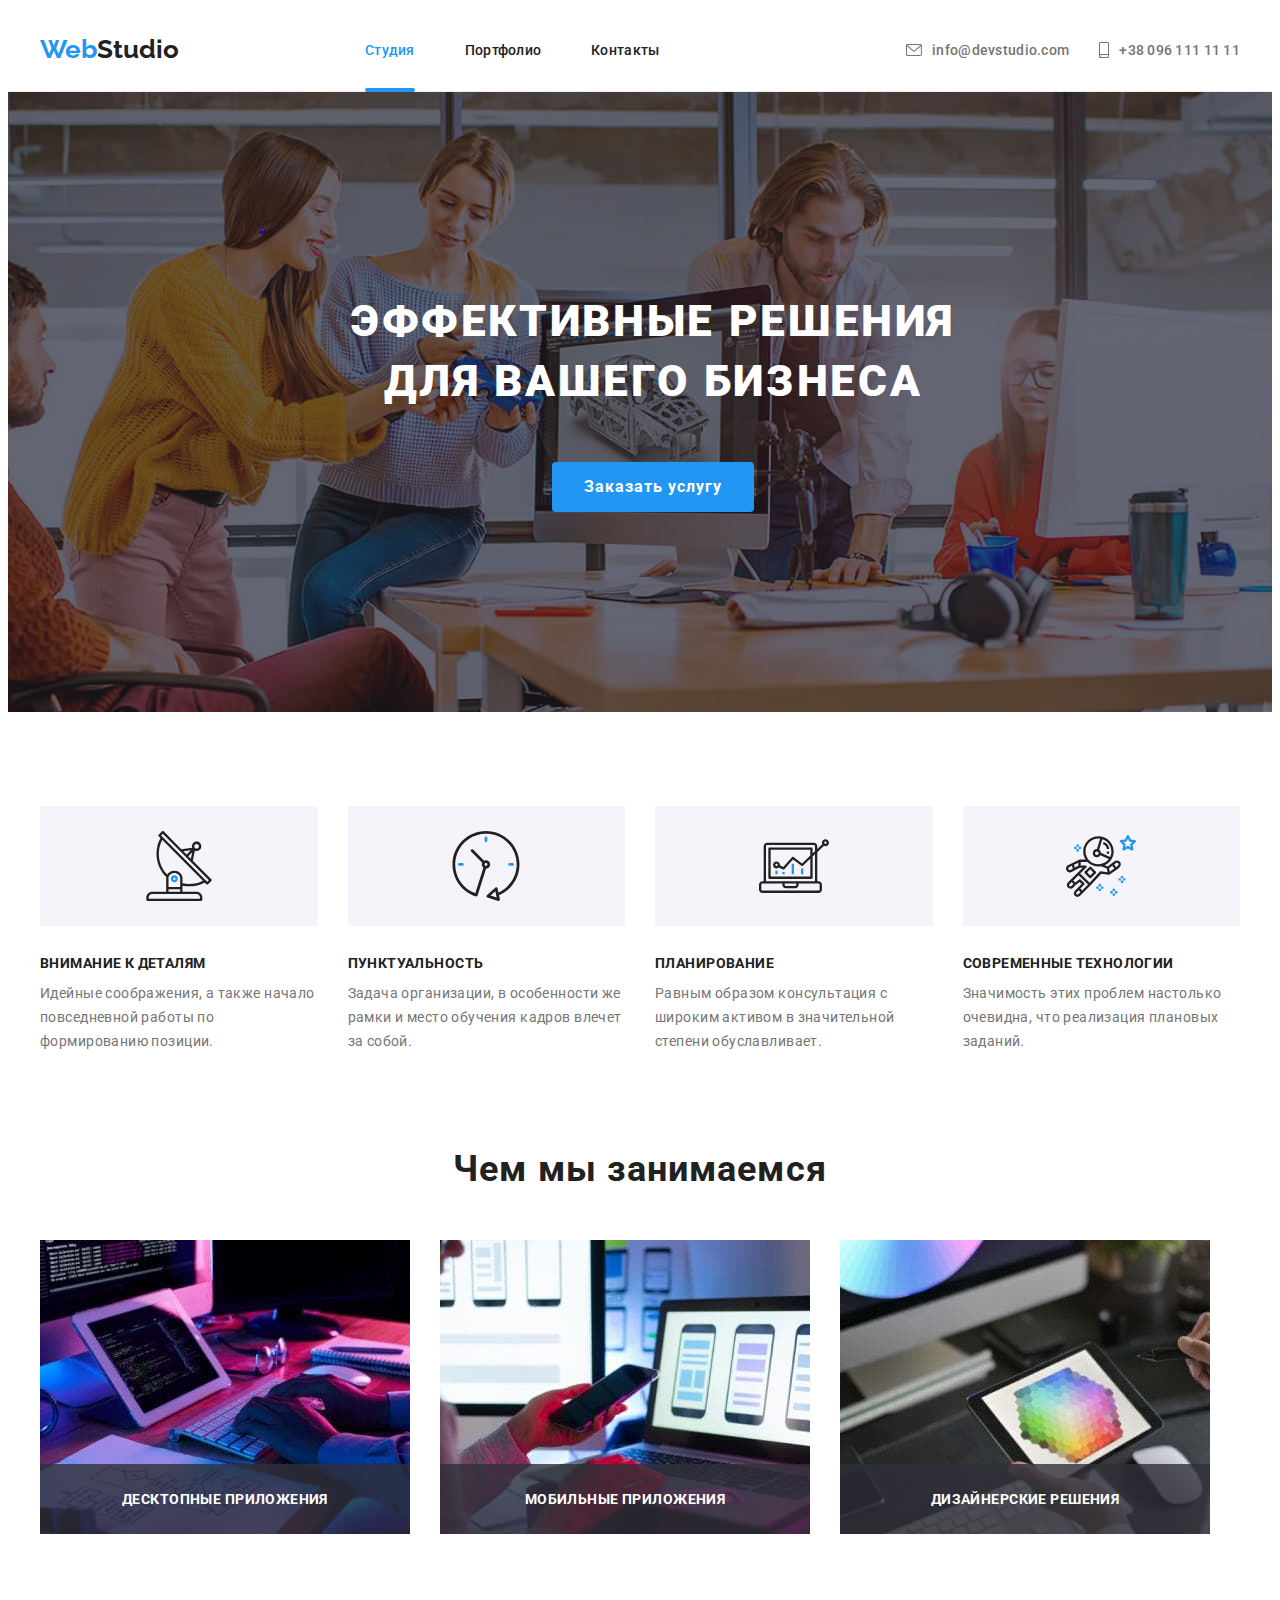
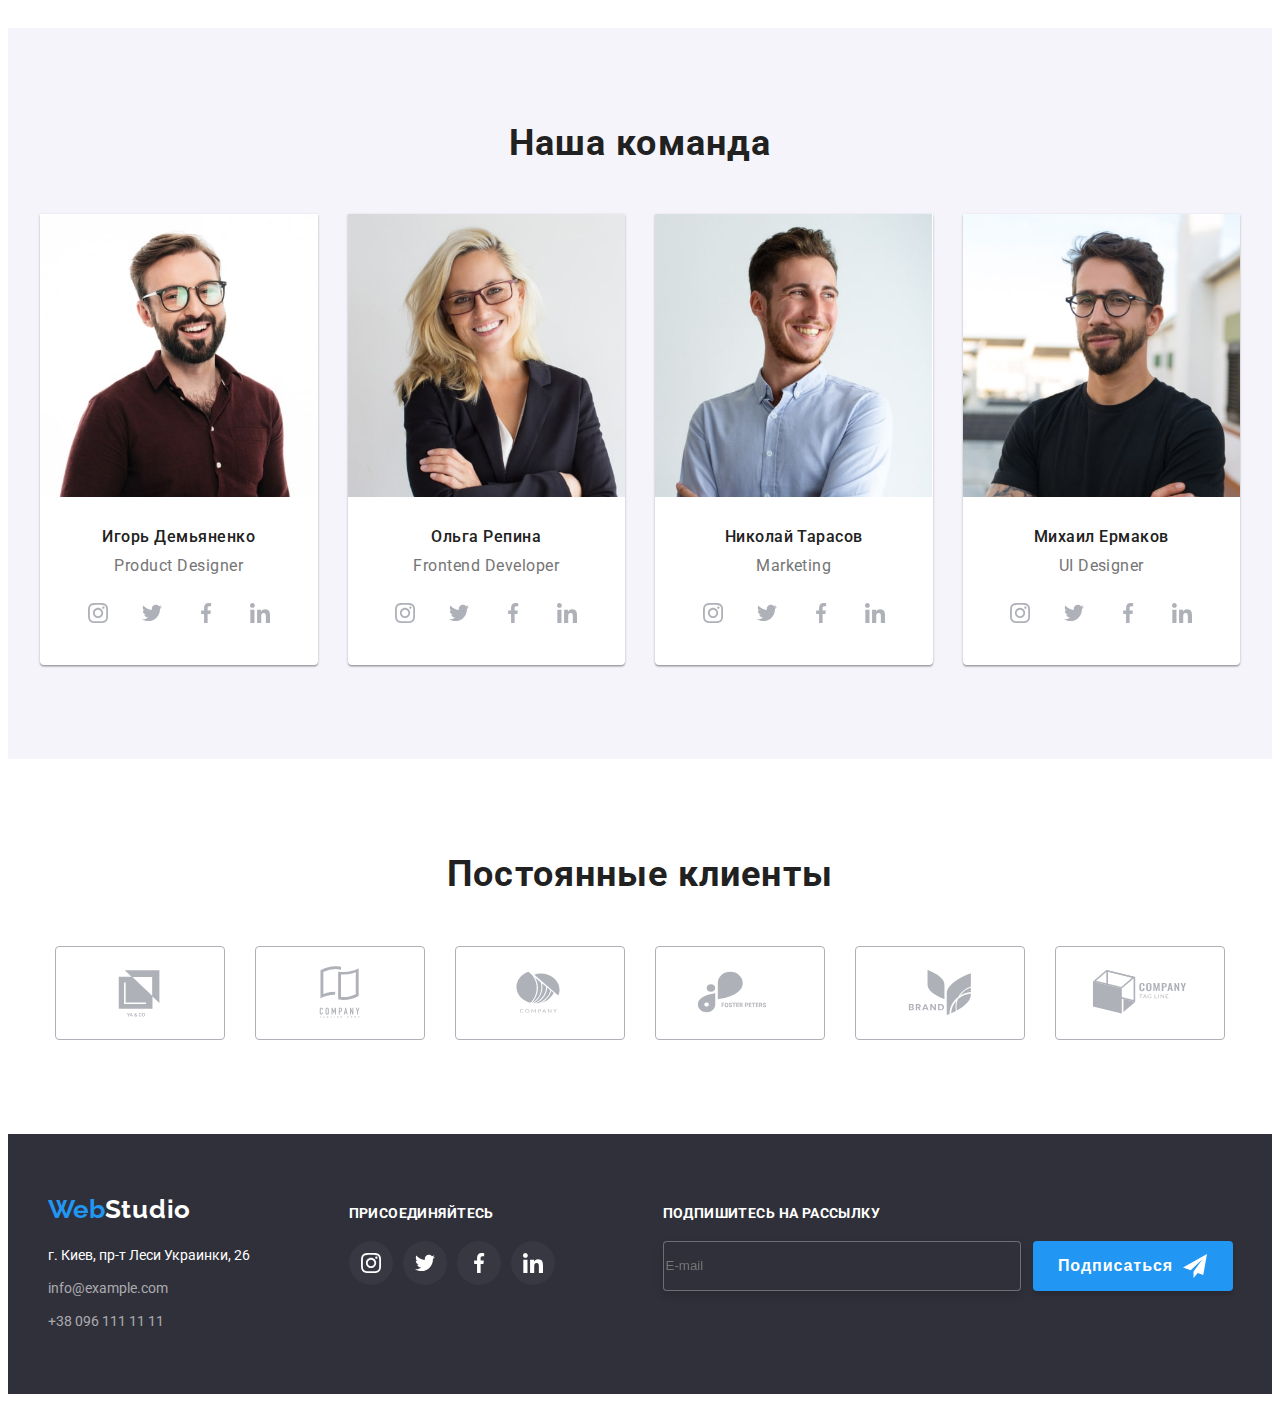
==== commit c1bf336d: "h8" ====
--- a/index.html
+++ b/index.html
@@ -353,36 +353,36 @@
     </section>
 
     <section class="section ">
-      <div class="conteiner">
+      <div class="container">
         <h2 class="section__title"> Постоянные клиенты</h2>
         <ul class="clients">
           <li class="clients__item"><a class="clients__link" href="rel= "  >
-              <svg class="clients__icon" width="106" height="60">
+              <svg class="clients__icon"  height="60" width="106">
                 <use href="./image/icons.svg#icon-Logo-6"></use>
               </svg>
             </a></li>
           <li class="clients__item"><a class="clients__link" href="rel= " >
-              <svg class="clients__icon" width="106" height="60">
+              <svg class="clients__icon"  height="60" width="106">
                 <use href="./image/icons.svg#icon-Logo"></use>
               </svg>
             </a></li>
           <li class="clients__item"><a class="clients__link" href="rel=">
-              <svg class="clients__icon" width="106" height="60">
+              <svg class="clients__icon" height="60" width="106">
                 <use href="./image/icons.svg#icon-Logo-2"></use>
               </svg>
             </a></li>
           <li class="clients__item"><a class="clients__link" href="rel=">
-              <svg class="clients__icon" width="106" height="60">
+              <svg class="clients__icon"  height="60" width="106">
                 <use href="./image/icons.svg#icon-Logo-3"></use>
               </svg>
             </a></li>
           <li class="clients__item"><a class="clients__link" href="rel=">
-              <svg class="clients__icon" width="106" height="60">
+              <svg class="clients__icon"  height="60" width="106">
                 <use href="./image/icons.svg#icon-Logo-4"></use>
               </svg>
             </a></li>
           <li class="clients__item"><a class="clients__link" href="rel=">
-              <svg class="clients__icon" width= " 106" height= "60">
+              <svg class="clients__icon" height= "60" width="106">
                 <use href="./image/icons.svg#icon-Logo-5"></use>
               </svg>
             </a></li>
--- a/css/main.min.css
+++ b/css/main.min.css
@@ -1 +1 @@
-:root{--primary-text-color: #212121;--title-text-color: #757575;--accent-color: #2196F3;--primary-bg-color:#FFFFFF;--bg-color: #2F303A;--bg-color-item: #EEEEEE;--buttons-bg-color: #F5F4FA;--border-box: #eeeeee;--social-color: #AFB1B8;--icon-bg-color: #ffffff0a;--bg-description: rgba(33, 150, 243, 0.9);--work-box-color: rgba(47, 48, 58, 0.8);--time-distribution: 250ms cubic-bezier(0.4, 0, 0.2, 1);--bg-color-btn: #188CE8;--box-shadow: 0px 4px 4px rgba(0, 0, 0, 0.15)}body{font-family:"Roboto",sans-serif;background-color:var(--primary-bg-color)}p,h1,h2,h3,h4,h5,h6{margin:0}img{display:block;max-width:100%}ul{margin:0;padding-left:0;list-style:none}li{text-decoration:none}.section__title{font-weight:700;letter-spacing:.03em;color:var(--primary-text-color);margin-top:0;text-align:center}@media screen and (min-width: 480px){.section__title{font-size:28px;line-height:1.18;margin-bottom:30px;margin-top:0px}}@media screen and (min-width: 768px){.section__title{font-size:36px;line-height:1.17;margin-bottom:50px}}.section__title.section__title--hidden,.modal-checkbox__input.hidden{position:absolute;width:1px;height:1px;margin:-1px;border:0;padding:0;white-space:nowrap;clip-path:inset(100%);clip:rect(0 0 0 0);overflow:hidden}.hero__title{font-weight:900;letter-spacing:.06em;text-transform:uppercase;color:var(--primary-bg-color);margin:0 auto 30px auto}@media screen and (min-width: 480px){.hero__title{font-size:26px;line-height:1.62;width:360px}}@media screen and (min-width: 1200px){.hero__title{font-size:44px;line-height:1.36;width:696px;margin-bottom:50px}}.features__title{font-weight:700;font-size:14px;line-height:1.14;letter-spacing:.03em;text-transform:uppercase;color:var(--primary-text-color);margin-bottom:10px;align-items:center}@media screen and (max-width: 767px){.features__title{display:flex;justify-content:center}}@media screen and (min-width: 768px){.features__title{text-align:start}}.section{padding-top:94px;padding-bottom:94px}.section--no-padding-top{padding-top:0}.section--other-background{background-color:var(--buttons-bg-color)}.project-section{padding-top:94px;padding-bottom:94px}@media screen and (min-width: 320px)and (max-width: 1199px){.section--no-padding-top{display:none}}@media screen and (min-width: 1200px){.section--no-padding-top{padding-top:0}}.social{display:flex;justify-content:center}.social li+li{margin-left:10px}.social__link{display:flex;justify-content:center;width:44px;height:44px;border-radius:50%;align-items:center}.social__link--light{fill:var(--primary-bg-color);background-color:var(--icon-bg-color);transition:background-color var(--time-distribution)}.social__link--light:hover,.social__link--light:focus{background-color:var(--accent-color)}.social__link--dark{fill:var(--social-color);transition:fill var(--time-distribution),background-color var(--time-distribution)}.social__link--dark:hover,.social__link--dark:focus{background-color:#2196f3;fill:var(--primary-bg-color)}.social-footer{margin-bottom:60px}@media screen and (min-width: 1200px){.social-footer{margin-right:93px;margin-bottom:72px}}.logo{font-family:"Raleway",sans-serif;font-weight:700;font-size:26px;line-height:1.19;color:var(--accent-color);text-decoration:none;cursor:default}@media screen and (min-width: 480px)and (max-width: 767px){.logo{display:flex;justify-content:center;align-items:center}}@media screen and (min-width: 320px)and (max-width: 1199px){.logo{font-size:24px;margin-left:15px}}.logo__studio{color:var(--primary-text-color)}.logo.footer__logo{display:block;margin-bottom:20px}.logo-studio--white{font-weight:700;font-size:26px;line-height:1.19;letter-spacing:.03em;color:var(--primary-bg-color)}@media screen and (min-width: 320px)and (max-width: 1199px){.logo-studio--white{font-size:24px}}.portfolio-buttons{margin:0 auto 50px;display:flex;flex-wrap:wrap;justify-content:flex-start;margin-bottom:40px}@media screen and (min-width: 768px){.portfolio-buttons{margin-bottom:30px;justify-content:center}}@media screen and (min-width: 1200px){.portfolio-buttons{margin-bottom:50px}}.portfolio-button{background:var(--buttons-bg-color);color:var(--primary-text-color);font-weight:500;font-size:16px;line-height:1.63;letter-spacing:.03em;cursor:pointer;text-align:center;padding:6px 22px;border-radius:4px;border:none;transition:color var(--time-distribution),background-color var(--time-distribution),box-shadow var(--time-distribution)}.portfolio-button:hover,.portfolio-button:focus{color:var(--primary-bg-color);background-color:var(--accent-color);box-shadow:0px 3px 1px rgba(0,0,0,.1),0px 1px 2px rgba(0,0,0,.08),0px 2px 2px rgba(0,0,0,.12)}.button-item{margin-left:8px}@media screen and (max-width: 767px){.button-item:nth-child(-n+3){margin-bottom:15px}}@media screen and (min-width: 768px){.button-item{margin-bottom:0px}}.hero__button{font-family:"Roboto",sans-serif;font-weight:700;font-size:16px;line-height:1.88;align-items:center;text-align:center;letter-spacing:.06em;color:var(--primary-bg-color);background-color:var(--accent-color);border:rgba(0,0,0,0);border-radius:4px;padding:10px 32px;cursor:pointer}.container{width:100%;padding:0;margin:0 auto}@media screen and (min-width: 480px){.container{max-width:480px}}@media screen and (min-width: 768px){.container{max-width:768px}}@media screen and (min-width: 1200px){.container{max-width:1200px}}.header{background-color:var(--primary-bg-color);border-bottom:1px solid var(--border-box)}@media screen and (min-width: 320px)and (max-width: 479px){.header{display:flex;align-items:center;justify-content:space-between;width:100%;height:60px}}@media screen and (min-width: 480px)and (max-width: 767px){.header{display:flex;justify-content:space-between;width:100%;height:60px}}@media screen and (min-width: 768px){.header{display:flex;align-items:center}}@media screen and (min-width: 1200px){.header{display:flex;align-items:center}}.container.header__container{display:flex;align-items:center}.site-nav{align-items:center;display:flex}@media screen and (min-width: 320px)and (max-width: 479px){.site-nav{display:none}}@media screen and (min-width: 480px)and (max-width: 767px){.site-nav{display:none}}@media screen and (min-width: 768px){.site-nav{margin-left:88px}}@media screen and (min-width: 1200px){.site-nav{margin-left:93px}}.site-nav__list,.contacts{display:flex;margin:0;padding-top:32px;padding-bottom:32px}@media screen and (min-width: 768px){.site-nav__list{display:flex}}@media screen and (min-width: 1200px){.site-nav__list{display:flex;margin-left:93px}}.contacts{display:flex}@media screen and (min-width: 320px)and (max-width: 479px){.contacts{display:none}}@media screen and (min-width: 480px)and (max-width: 767px){.contacts{display:none}}@media screen and (min-width: 768px)and (max-width: 1199px){.contacts{display:flex;flex-direction:column;margin-left:65px}}@media screen and (min-width: 1200px){.contacts{display:flex;align-items:center;margin-left:auto}}.site-nav__list li+li{margin-left:50px}.site-nav__link{font-family:"Roboto";font-style:normal;font-weight:500;font-size:14px;line-height:1.14;letter-spacing:.02em;color:var(--primary-text-color);text-decoration:none;transition:color var(--time-distribution)}.site-nav__link:hover,.site-nav__link:focus{color:var(--accent-color)}.site-nav__link.site-nav__link--current{position:relative;padding-top:32px;padding-bottom:32px;font-weight:500;font-size:14px;line-height:1.14;letter-spacing:.02em;color:var(--accent-color);text-decoration:none}.site-nav__link.site-nav__link--current::after{content:"";position:absolute;left:0;bottom:-2px;width:100%;height:4px;border-radius:2px;display:block;background-color:var(--accent-color);opacity:1}.contacts__link{font-style:normal;font-weight:500;letter-spacing:.02em;color:var(--title-text-color);text-decoration:none;display:flex;transition:color var(--time-distribution);align-items:center}.contacts__link:hover,.contacts__link:focus{color:var(--accent-color)}.contacts__link:hover .contact__icon,.contacts__link:focus .contact__icon{fill:var(--accent-color)}@media screen and (min-width: 320px)and (max-width: 479px){.contacts__link{display:none}}@media screen and (min-width: 768px)and (max-width: 1199px){.contacts__link{font-size:12px;line-height:1.17;padding-top:5px;padding-bottom:5px}}@media screen and (min-width: 1200px){.contacts__link{font-size:14px}}@media screen and (min-width: 1200px){.contacts__item:not(:first-child){margin-left:30px}}.contacts{margin-left:auto}@media screen and (min-width: 320px)and (max-width: 479px){.contacts{display:none}}.envelope{fill:var(--title-text-color);transition:fill var(--time-distribution)}@media screen and (min-width: 320px)and (max-width: 479px){.envelope{display:none}}@media screen and (min-width: 768px)and (max-width: 1199px){.envelope{width:14px;height:10px;margin-right:8px}}@media screen and (min-width: 1200px){.envelope{margin-right:10px;width:16px;height:12px}}.smartphone{fill:var(--title-text-color);transition:fill var(--time-distribution)}@media screen and (min-width: 320px)and (max-width: 479px){.smartphone{display:none}}@media screen and (min-width: 768px)and (max-width: 1199px){.smartphone{width:10px;height:14px;margin-right:8px}}@media screen and (min-width: 1200px){.smartphone{margin-right:10px;width:10px;height:16px}}.hero.container{display:flex;padding:0;max-width:100%}.hero{text-align:center;color:var(--primary-bg-color);padding:90px 30px;margin-left:auto;margin-right:auto;background-image:linear-gradient(to right, rgba(47, 48, 58, 0.4), rgba(47, 48, 58, 0.4)),url(../image/hero-mob-min.jpg);background-color:var(--bg-color);background-repeat:no-repeat;background-position:center;background-size:cover}@media(min-device-pixel-ratio: 2),(min-resolution: 192dpi),(min-resolution: 2dppx){.hero{background-image:linear-gradient(to right, rgba(47, 48, 58, 0.4), rgba(47, 48, 58, 0.4)),url(../image/hero-mob-2x.jpg)}}@media screen and (min-width: 480px){.hero{padding:118px 60px}}@media screen and (min-width: 768px){.hero{padding:118px 204px;background-image:linear-gradient(to right, rgba(47, 48, 58, 0.4), rgba(47, 48, 58, 0.4)),url(../image/hero-tab-min.jpg);background-image:linear-gradient(to right, rgba(47, 48, 58, 0.4), rgba(47, 48, 58, 0.4)),url(../image/hero-tab-2x.jpg)}}@media screen and (min-width: 1200px){.hero{padding-top:200px;padding-bottom:200px;background-image:linear-gradient(to right, rgba(47, 48, 58, 0.4), rgba(47, 48, 58, 0.4)),url(../image/hero-desk.jpg);background-image:linear-gradient(to right, rgba(47, 48, 58, 0.4), rgba(47, 48, 58, 0.4)),url(../image/hero-desk-2x.jpg)}}.features{display:flex;flex-wrap:wrap;padding-left:0}@media screen and (min-width: 480px){.features{display:block}}@media screen and (min-width: 768px){.features{margin:-15px;display:flex;flex-wrap:wrap}}@media screen and (max-width: 767px){.features__item:not(:last-child){margin-bottom:30px}}@media screen and (min-width: 768px){.features__item{width:calc((100% - 60px)/2);margin:15px}}@media screen and (min-width: 1200px){.features__item{width:calc((100% - 120px)/4)}}.features__text{font-weight:400;font-size:14px;line-height:1.71;letter-spacing:.03em;display:flex;color:var(--title-text-color)}.features__box{background-color:var(--buttons-bg-color);display:flex;justify-content:center;align-items:center;width:100%;margin-bottom:30px}.work{display:flex}.work__list:not(:first-child){margin-left:30px}.work__box{position:relative}.work__text{position:absolute;bottom:0;width:100%;height:70px;display:flex;justify-content:center;align-items:center;font-weight:700;font-size:14px;line-height:1,14;letter-spacing:.03em;text-transform:uppercase;color:var(--primary-bg-color);background-color:var(--work-box-color)}.team{padding-left:0;margin-bottom:-30px;margin-top:0}@media screen and (min-width: 480px){.team{display:block}}@media screen and (min-width: 768px){.team{display:flex;flex-wrap:wrap;margin:-15px}}.team__item{background-color:var(--primary-bg-color);box-shadow:0px 1px 3px rgba(0,0,0,.2),0px 1px 1px rgba(0,0,0,.1411764706),0px 2px 1px rgba(0,0,0,.1215686275);border-radius:0px 0px 4px 4px}@media screen and (min-width: 320px){.team__item{margin-right:15px;margin-left:15px}}@media screen and (max-width: 767px){.team__item:not(:last-child){margin-bottom:30px}}@media screen and (min-width: 768px){.team__item{margin:15px;width:calc(50% - 30px)}}@media screen and (min-width: 1200px){.team__item{width:calc(25% - 30px)}}.team__box{padding-top:30px;padding-bottom:30px}.team__title{font-weight:500;font-size:16px;line-height:1.19;letter-spacing:.03em;color:var(--primary-text-color);margin-bottom:10px;margin-top:0;text-align:center}.team__text{font-weight:400;font-size:16px;line-height:1.19;letter-spacing:.03em;color:var(--title-text-color);text-align:center;margin-bottom:16px}.clients{display:flex;flex-wrap:wrap;justify-content:center;text-align:center}.clients__item{margin-left:30px;margin-bottom:30px}@media screen and (min-width: 480px){.clients__item{width:210px}}@media screen and (min-width: 768px){.clients__item{width:226px}}@media screen and (min-width: 1200px){.clients__item{width:170px}}.clients__link{display:flex;justify-content:center;align-items:center;height:92px;border:1px solid var(--social-color);border-radius:4px;fill:var(--social-color);transition:fill var(--time-distribution),border var(--time-distribution)}.clients__link:hover,.clients__link:focus{border:1px solid var(--accent-color);fill:var(--accent-color)}.footer{background:var(--bg-color);padding-top:60px;padding-bottom:60px;justify-content:center;align-items:center;display:block}@media screen and (min-width: 1200px){.footer{display:flex;justify-content:center;align-items:center}}@media screen and (min-width: 768px){.footer__box{margin-right:165px;margin-left:78px}}@media screen and (min-width: 1200px){.footer__box{text-align:start;margin-right:70px;margin-left:auto}}.footer__container.container{text-align:center}@media screen and (min-width: 1200px){.footer__container.container{display:flex;align-items:baseline}}.adress__location{font-style:normal;font-size:14px;line-height:1.71;color:var(--primary-bg-color);text-decoration:none;cursor:default;transition:color var(--time-distribution)}.adress__location:hover,.adress__location:focus{color:var(--accent-color)}.adress{padding-left:0;margin-top:20px;margin-bottom:60px}@media screen and (min-width: 1200px){.adress{min-width:231px}}.adress li+li{margin-top:9px}.adress__link{font-style:normal;font-size:14px;line-height:1.71;color:rgba(255,255,255,.6);text-decoration:none;cursor:default;transition:color var(--time-distribution)}.adress__link:hover,.adress__link:focus{color:var(--accent-color)}.footer__title{font-family:"Roboto";font-style:normal;font-weight:700;font-size:14px;line-height:16px;letter-spacing:.03em;text-transform:uppercase;color:var(--primary-bg-color);margin-bottom:20px}@media screen and (min-width: 1200px){.footer__title{text-align:start}}.subscribe__input{height:50px;outline:none;border:1px solid rgba(255,255,255,.3);box-sizing:border-box;filter:drop-shadow(0px 4px 4px rgba(0, 0, 0, 0.15));border-radius:4px;background:var(--bg-color);color:var(--primary-bg-color);width:100%;margin-bottom:20px}@media screen and (min-width: 320px)and (max-width: 1199px){.subscribe__input{width:450px}}@media screen and (min-width: 1200px){.subscribe__input{display:flex;width:358px}}.subscribe__btn{display:inline-flex;align-items:center;justify-content:center;text-align:center;width:200px;height:50px;background-color:var(--accent-color);box-shadow:var(--box-shadow);border:rgba(0,0,0,0);border-radius:4px;font-weight:700;font-size:16px;line-height:1.88;letter-spacing:.06em;color:var(--primary-bg-color);cursor:pointer}@media screen and (min-width: 768px){.subscribe__btn{display:flex;margin-left:300px}}@media screen and (min-width: 1200px){.subscribe__btn{margin-left:12px}}.subscribe__icon{margin-left:10px}@media screen and (min-width: 1200px){.subscribe-field{display:inline-flex;min-width:570px}}.footer-form{align-items:flex-start}@media screen and (min-width: 768px){.footer-top{display:flex;align-items:baseline}}@media screen and (min-width: 1200px){.footer-top{display:flex;align-items:baseline}}.backdrop{position:fixed;top:0;left:0;width:100%;height:100%;background-color:rgba(0,0,0,.2);transition:opacity 250ms,visibility 250ms}.backdrop.is-hidden{opacity:0;visibility:hidden;pointer-events:none}.backdrop.is-hidden.modal{transform:scale(0.5)}.modal{position:absolute;top:50%;left:50%;transform:translate(-50%, -50%);background-color:var(--primary-bg-color);padding:40px}@media screen and (min-width: 480px){.modal{height:609px;width:450px}}@media screen and (min-width: 1200px){.modal{min-height:581px;min-width:528px}}.modal__button{position:absolute;right:8px;top:8px;width:30px;height:30px;border-radius:50%;display:flex;justify-content:center;align-items:center;border:1px solid rgba(0,0,0,.1);background-color:var(--primary-bg-color);cursor:pointer}.modal__title{font-weight:700;font-size:20px;text-align:center;letter-spacing:.03em;margin-bottom:12px}@media screen and (min-width: 320px)and (max-width: 1199px){.modal__title{line-height:1.5}}@media screen and (min-width: 1200px){.modal__title{line-height:1.15}}.modal-box__input{width:100%;height:40px;border:1px solid rgba(33,33,33,.2);box-sizing:border-box;border-radius:4px;padding-left:42px;color:var(--primary-text-color);transition:border var(--time-distribution)}.modal-box__input:focus{outline:none;border:1px solid var(--accent-color)}.modal-box__input:focus~.modal__svg{fill:var(--accent-color)}.modal-box{position:relative;margin-bottom:10px}.modal__label{display:block;font-weight:400;font-size:12px;line-height:1.17;letter-spacing:.01em;color:var(--title-text-color);margin-bottom:4px}.modal__svg{position:absolute;left:12px;top:11px;fill:var(--primary-text-color)}.modal__textarea{width:100%;height:120px;border:1px solid rgba(33,33,33,.2);box-sizing:border-box;border-radius:4px;padding:12px 16px;margin-bottom:20px;font-weight:400;font-size:14px;line-height:16px;letter-spacing:.01em;resize:none}.modal__textarea:focus{outline:none;border:1px solid var(--accent-color)}.modal-checkbox__label{font-weight:400;letter-spacing:.03em;color:var(--title-text-color);display:flex;justify-content:center;align-items:center}.modal-checkbox__label::before{content:"";width:16px;height:15px;border:2px solid #000;border-radius:3px;margin-right:7px}@media screen and (min-width: 320px)and (max-width: 1199px){.modal-checkbox__label{font-size:12px;line-height:1.17}}@media screen and (min-width: 1200px){.modal-checkbox__label{font-size:14px;line-height:2}}.modal-checkbox__input:checked+.modal-checkbox__label::before{background-color:var(--accent-color);border:none;background-image:url(../image/check.svg);background-repeat:no-repeat;background-position:center}.modal-checkbox__policy{margin-left:5px;cursor:default}.modal-checkbox__btn{display:block;margin-left:auto;margin-right:auto;margin-top:30px;bottom:40px;width:200px;height:50px;background-color:var(--bg-color-btn);box-shadow:var(--box-shadow);border:rgba(0,0,0,0);border-radius:4px;font-weight:700;font-size:16px;line-height:1.88;letter-spacing:.06em;color:var(--primary-bg-color);transition:var(--time-distribution);cursor:pointer}.modal-checkbox--margin{margin-bottom:30px}.mob-menu-btn{display:block;margin-left:auto;margin-right:15px;border:none;background-color:rgba(0,0,0,0)}@media screen and (min-width: 768px){.mob-menu-btn{display:none}}.mob-menu-close-btn{display:block;margin-left:auto;margin-right:15px;margin-bottom:10px;border:none;background-color:rgba(0,0,0,0)}.mob-menu-close-btn:hover,.mob-menu-close-btn:focus{fill:#2196f3}.mob-menu{position:fixed;z-index:1;top:0;left:0;background-color:var(--primary-bg-color);width:100vw;height:100vh;padding-top:10px;padding-bottom:48px;padding-left:40px}.mob-menu .container{display:flex;flex-direction:column;height:100%;justify-content:space-between}.mob-menu.is-hidden{opacity:0;visibility:hidden;pointer-events:none}.menu-list{list-style:none}.menu-list:hover,.menu-list:focus{fill:#2196f3}.menu-link{font-weight:500;font-size:40px;line-height:1.18;letter-spacing:.02em;color:#212121;text-decoration:none}.menu-link:hover,.menu-link:focus{color:var(--accent-color)}.menu-item:not(:last-child){margin-bottom:32px}.mob-contacts__link{font-weight:500;font-size:24px;line-height:28px;letter-spacing:.02em;color:#757575;text-decoration:none}.mob-contacts__link:hover,.mob-contacts__link:focus{color:var(--accent-color)}.mob-contacts__link.mob-contacts__link--phone{font-weight:500;font-size:34px;line-height:1.77;letter-spacing:.02em;color:#757575}.mob-contacts__link.mob-contacts__link--phone:hover,.mob-contacts__link.mob-contacts__link--phone:focus{color:var(--accent-color)}.mob-contacts{margin-bottom:64px}.mob-contacts__item:not(:last-child){margin-bottom:32px}.mob-soc__item{display:inline-flex}.mob-soc__item:not(:first-child){margin-left:10px}.mob-soc__item:not(:last-child){border-right:1px solid rgba(33,33,33,.2);padding-right:10px}.mob-soc__link{display:flex;font-weight:500;font-size:18px;line-height:1.22;letter-spacing:.02em;text-decoration:none;color:#2196f3}.line{height:22px;border:1px solid rgba(33,33,33,.2)}.no-scroll{overflow:hidden}@media screen and (min-width: 768px){.portfolio{display:flex;flex-wrap:wrap;padding:0;margin:-15px;list-style:none}}.portfolio__link{text-decoration:none;cursor:pointer}@media screen and (min-width: 320px){.portfolio__item{margin-right:15px;margin-left:15px}}@media screen and (min-width: 768px){.portfolio__item{display:flex;flex-wrap:wrap;width:calc(50% - 30px);margin:15px}}@media screen and (min-width: 1200px){.portfolio__item{display:flex;flex-wrap:wrap;width:calc(33.3333333333% - 30px)}}.portfolio__item:not(:last-child){margin-bottom:30px}.project{padding:20px 24px;border-bottom:1px solid var(--border-box);border-right:1px solid var(--border-box);border-left:1px solid var(--border-box);flex-grow:1}.project__title{font-weight:700;font-size:18px;line-height:2;letter-spacing:.06em;color:var(--primary-text-color);margin-bottom:4px}.project__text{font-weight:400;font-size:16px;line-height:1.88;letter-spacing:.03em;color:var(--title-text-color)}.portfolio__item{transition:box-shadow var(--time-distribution)}.portfolio__item:hover{box-shadow:0px 1px 1px rgba(0,0,0,.12),0px 4px 4px rgba(0,0,0,.06),1px 4px 6px rgba(0,0,0,.16)}.description{position:relative;overflow:hidden}.description::before{content:"";position:absolute;width:100%;height:100%;transform:translateY(100%);transition:transform var(--time-distribution);background-color:var(--bg-description)}.portfolio__link:hover .description::before,.portfolio__link:focus .description::before{transform:translateY(0)}.description__text{position:absolute;top:50%;left:50%;transform:translate(-50%, 100%);transition:transform var(--time-distribution);width:322px;font-size:18px;line-height:1.56em;color:var(--primary-bg-color)}@media screen and (min-width: 480px){.description__text{width:402px}}@media screen and (min-width: 768px){.description__text{width:306px}}.portfolio__link:hover .description__text,.portfolio__link:focus .description__text{transform:translate(-50%, -50%)}/*# sourceMappingURL=main.min.css.map */+:root{--primary-text-color: #212121;--title-text-color: #757575;--accent-color: #2196F3;--primary-bg-color:#FFFFFF;--bg-color: #2F303A;--bg-color-item: #EEEEEE;--buttons-bg-color: #F5F4FA;--border-box: #eeeeee;--social-color: #AFB1B8;--icon-bg-color: #ffffff0a;--bg-description: rgba(33, 150, 243, 0.9);--work-box-color: rgba(47, 48, 58, 0.8);--time-distribution: 250ms cubic-bezier(0.4, 0, 0.2, 1);--bg-color-btn: #188CE8;--box-shadow: 0px 4px 4px rgba(0, 0, 0, 0.15)}body{font-family:"Roboto",sans-serif;background-color:var(--primary-bg-color)}p,h1,h2,h3,h4,h5,h6{margin:0}img{display:block;max-width:100%}ul{margin:0;padding-left:0;list-style:none}li{text-decoration:none}.section__title{font-weight:700;letter-spacing:.03em;color:var(--primary-text-color);margin-top:0;text-align:center}@media screen and (max-width: 1199px){.section__title{font-size:28px;line-height:1.18;margin-bottom:30px;margin-top:0px}}@media screen and (min-width: 1200px){.section__title{font-size:36px;line-height:1.17;margin-bottom:50px}}.section__title.section__title--hidden,.modal-checkbox__input.hidden{position:absolute;width:1px;height:1px;margin:-1px;border:0;padding:0;white-space:nowrap;clip-path:inset(100%);clip:rect(0 0 0 0);overflow:hidden}.hero__title{font-weight:900;letter-spacing:.06em;text-transform:uppercase;color:var(--primary-bg-color);margin:0 auto 30px auto}@media screen and (min-width: 480px){.hero__title{font-size:26px;line-height:1.62;width:360px}}@media screen and (min-width: 1200px){.hero__title{font-size:44px;line-height:1.36;width:696px;margin-bottom:50px}}.features__title{font-weight:700;font-size:14px;line-height:1.14;letter-spacing:.03em;text-transform:uppercase;color:var(--primary-text-color);margin-bottom:10px;align-items:center}@media screen and (max-width: 767px){.features__title{display:flex;justify-content:center}}@media screen and (min-width: 768px){.features__title{text-align:start}}.section{padding-top:94px;padding-bottom:94px}@media screen and (max-width: 1199px){.section{padding-top:60px;padding-bottom:60px}}.section--no-padding-top{padding-top:0}.section--other-background{background-color:var(--buttons-bg-color)}@media screen and (max-width: 1199px){.section--no-padding-top{display:none}}@media screen and (min-width: 1200px){.section--no-padding-top{padding-top:0}}.social{display:flex;justify-content:center}.social li+li{margin-left:10px}.social__link{display:flex;justify-content:center;width:44px;height:44px;border-radius:50%;align-items:center}.social__link--light{fill:var(--primary-bg-color);background-color:var(--icon-bg-color);transition:background-color var(--time-distribution)}.social__link--light:hover,.social__link--light:focus{background-color:var(--accent-color)}.social__link--dark{fill:var(--social-color);transition:fill var(--time-distribution),background-color var(--time-distribution)}.social__link--dark:hover,.social__link--dark:focus{background-color:#2196f3;fill:var(--primary-bg-color)}@media screen and (max-width: 767px){.social-footer{margin-top:60px;margin-bottom:60px}}.logo{font-family:"Raleway",sans-serif;font-weight:700;font-size:26px;line-height:1.19;color:var(--accent-color);text-decoration:none;cursor:default}@media screen and (min-width: 480px)and (max-width: 767px){.logo{display:flex;justify-content:center;align-items:center}}@media screen and (max-width: 1199px){.logo{font-size:24px}}.logo__studio{color:var(--primary-text-color)}.logo.footer__logo{display:block;margin-bottom:20px}.logo-studio--white{font-weight:700;font-size:26px;line-height:1.19;letter-spacing:.03em;color:var(--primary-bg-color)}@media screen and (min-width: 320px)and (max-width: 1199px){.logo-studio--white{font-size:24px}}.portfolio-buttons{margin:0 auto 50px;display:flex;flex-wrap:wrap;justify-content:flex-start;margin-bottom:40px}@media screen and (min-width: 768px){.portfolio-buttons{margin-bottom:30px;justify-content:center}}@media screen and (min-width: 1200px){.portfolio-buttons{margin-bottom:50px}}.portfolio-button{background:var(--buttons-bg-color);color:var(--primary-text-color);font-weight:500;font-size:16px;line-height:1.63;letter-spacing:.03em;cursor:pointer;text-align:center;padding:6px 22px;border-radius:4px;border:none;transition:color var(--time-distribution),background-color var(--time-distribution),box-shadow var(--time-distribution)}.portfolio-button:hover,.portfolio-button:focus{color:var(--primary-bg-color);background-color:var(--accent-color);box-shadow:0px 3px 1px rgba(0,0,0,.1),0px 1px 2px rgba(0,0,0,.08),0px 2px 2px rgba(0,0,0,.12)}.button-item{margin-left:8px}@media screen and (max-width: 767px){.button-item:nth-child(-n+3){margin-bottom:15px}}@media screen and (min-width: 768px){.button-item{margin-bottom:0px}}.hero__button{font-family:"Roboto",sans-serif;font-weight:700;font-size:16px;line-height:1.88;align-items:center;text-align:center;letter-spacing:.06em;color:var(--primary-bg-color);background-color:var(--accent-color);border:rgba(0,0,0,0);border-radius:4px;padding:10px 32px;cursor:pointer}.container{padding:0 15px;margin:0 auto}@media screen and (min-width: 480px){.container{width:480px}}@media screen and (min-width: 768px){.container{width:768px}}@media screen and (min-width: 1200px){.container{width:1200px}}.header{background-color:var(--primary-bg-color);border-bottom:1px solid var(--border-box)}@media screen and (max-width: 479px){.header{display:flex;align-items:center;justify-content:space-between;width:100%;height:60px}}@media screen and (min-width: 480px)and (max-width: 767px){.header{display:flex;justify-content:space-between;width:100%;height:60px}}@media screen and (min-width: 768px){.header{display:flex;align-items:center}}@media screen and (min-width: 1200px){.header{display:flex;align-items:center}}.container.header__container{display:flex;align-items:center}.site-nav{align-items:center;display:flex}@media screen and (max-width: 479px){.site-nav{display:none}}@media screen and (min-width: 480px)and (max-width: 767px){.site-nav{display:none}}@media screen and (min-width: 768px){.site-nav{margin-left:88px}}@media screen and (min-width: 1200px){.site-nav{margin-left:93px}}.site-nav__list,.contacts{display:flex;margin:0}@media screen and (min-width: 768px){.site-nav__list{display:flex}}@media screen and (min-width: 1200px){.site-nav__list{display:flex;margin-left:93px;padding-top:32px;padding-bottom:32px}}.contacts{display:flex}@media screen and (min-width: 320px)and (max-width: 479px){.contacts{display:none}}@media screen and (min-width: 480px)and (max-width: 767px){.contacts{display:none}}@media screen and (min-width: 768px)and (max-width: 1199px){.contacts{display:flex;flex-direction:column;margin-left:65px}}@media screen and (min-width: 1200px){.contacts{display:flex;align-items:center;margin-left:auto}}.site-nav__list li+li{margin-left:50px}.site-nav__link{font-family:"Roboto";font-style:normal;font-weight:500;font-size:14px;line-height:1.14;letter-spacing:.02em;color:var(--primary-text-color);text-decoration:none;transition:color var(--time-distribution)}.site-nav__link:hover,.site-nav__link:focus{color:var(--accent-color)}.site-nav__link.site-nav__link--current{position:relative;padding-top:32px;padding-bottom:32px;font-weight:500;font-size:14px;line-height:1.14;letter-spacing:.02em;color:var(--accent-color);text-decoration:none}.site-nav__link.site-nav__link--current::after{content:"";position:absolute;left:0;bottom:-2px;width:100%;height:4px;border-radius:2px;display:block;background-color:var(--accent-color);opacity:1}.contacts__link{font-style:normal;font-weight:500;letter-spacing:.02em;color:var(--title-text-color);text-decoration:none;display:flex;transition:color var(--time-distribution);align-items:center}.contacts__link:hover,.contacts__link:focus{color:var(--accent-color)}.contacts__link:hover .contact__icon,.contacts__link:focus .contact__icon{fill:var(--accent-color)}@media screen and (max-width: 479px){.contacts__link{display:none}}@media screen and (min-width: 768px)and (max-width: 1199px){.contacts__link{font-size:12px;line-height:1.17}}@media screen and (min-width: 1200px){.contacts__link{font-size:14px}}@media screen and (min-width: 768px)and (max-width: 1199px){.contacts__item:not(:first-child){margin-top:10px}}@media screen and (min-width: 1200px){.contacts__item:not(:first-child){margin-left:30px}}.contacts{margin-left:auto}@media screen and (min-width: 320px)and (max-width: 479px){.contacts{display:none}}@media screen and (min-width: 768px)and (max-width: 1199px){.contacts{margin-top:21px;margin-bottom:21px}}.envelope{fill:var(--title-text-color);transition:fill var(--time-distribution)}@media screen and (max-width: 479px){.envelope{display:none}}@media screen and (min-width: 768px)and (max-width: 1199px){.envelope{width:14px;height:10px;margin-right:8px}}@media screen and (min-width: 1200px){.envelope{margin-right:10px;width:16px;height:12px}}.smartphone{fill:var(--title-text-color);transition:fill var(--time-distribution)}@media screen and (max-width: 479px){.smartphone{display:none}}@media screen and (min-width: 768px)and (max-width: 1199px){.smartphone{width:10px;height:14px;margin-right:8px}}@media screen and (min-width: 1200px){.smartphone{margin-right:10px;width:10px;height:16px}}.hero.container{display:flex;padding:0;max-width:100%}.hero{text-align:center;color:var(--primary-bg-color);padding:90px 30px;margin-left:auto;margin-right:auto;background-image:linear-gradient(to right, rgba(47, 48, 58, 0.4), rgba(47, 48, 58, 0.4)),url(../image/hero-mob-min.jpg);background-color:var(--bg-color);background-repeat:no-repeat;background-position:center;background-size:cover}@media(min-device-pixel-ratio: 2),(min-resolution: 192dpi),(min-resolution: 2dppx){.hero{background-image:linear-gradient(to right, rgba(47, 48, 58, 0.4), rgba(47, 48, 58, 0.4)),url(../image/hero-mob-2x.jpg)}}@media screen and (min-width: 480px){.hero{padding:118px auto}}@media screen and (min-width: 768px){.hero{padding:118px auto;background-image:linear-gradient(to right, rgba(47, 48, 58, 0.4), rgba(47, 48, 58, 0.4)),url(../image/hero-tab-min.jpg);background-image:linear-gradient(to right, rgba(47, 48, 58, 0.4), rgba(47, 48, 58, 0.4)),url(../image/hero-tab-2x.jpg)}}@media screen and (min-width: 1200px){.hero{padding-top:200px;padding-bottom:200px;background-image:linear-gradient(to right, rgba(47, 48, 58, 0.4), rgba(47, 48, 58, 0.4)),url(../image/hero-desk.jpg);background-image:linear-gradient(to right, rgba(47, 48, 58, 0.4), rgba(47, 48, 58, 0.4)),url(../image/hero-desk-2x.jpg)}}.features{display:flex;flex-wrap:wrap;padding-left:0}@media screen and (min-width: 480px){.features{display:block}}@media screen and (min-width: 768px){.features{margin:-15px;display:flex;flex-wrap:wrap}}@media screen and (max-width: 767px){.features__item:not(:last-child){margin-bottom:30px}}@media screen and (min-width: 768px){.features__item{width:calc((100% - 60px)/2);margin:15px}}@media screen and (min-width: 1200px){.features__item{width:calc((100% - 120px)/4)}}.features__text{font-weight:400;font-size:14px;line-height:1.71;letter-spacing:.03em;display:flex;color:var(--title-text-color)}.features__box{background-color:var(--buttons-bg-color);display:flex;justify-content:center;align-items:center;width:100%;height:120px;margin-bottom:30px}.work{display:flex}.work__list:not(:first-child){margin-left:30px}.work__box{position:relative}.work__text{position:absolute;bottom:0;width:100%;height:70px;display:flex;justify-content:center;align-items:center;font-weight:700;font-size:14px;line-height:1,14;letter-spacing:.03em;text-transform:uppercase;color:var(--primary-bg-color);background-color:var(--work-box-color)}.team{padding-left:0;margin-top:0}@media screen and (min-width: 480px){.team{display:block}}@media screen and (min-width: 768px){.team{display:flex;flex-wrap:wrap;margin:-15px}}.team__item{background-color:var(--primary-bg-color);box-shadow:0px 1px 3px rgba(0,0,0,.2),0px 1px 1px rgba(0,0,0,.1411764706),0px 2px 1px rgba(0,0,0,.1215686275);border-radius:0px 0px 4px 4px}@media screen and (max-width: 767px){.team__item:not(:last-child){margin-bottom:30px}}@media screen and (min-width: 768px){.team__item{margin:15px;width:calc(50% - 30px)}}@media screen and (min-width: 1200px){.team__item{width:calc(25% - 30px)}}.team__box{padding-top:30px;padding-bottom:30px}.team__title{font-weight:500;font-size:16px;line-height:1.19;letter-spacing:.03em;color:var(--primary-text-color);margin-bottom:10px;margin-top:0;text-align:center}.team__text{font-weight:400;font-size:16px;line-height:1.19;letter-spacing:.03em;color:var(--title-text-color);text-align:center;margin-bottom:16px}.clients{display:flex;flex-wrap:wrap;justify-content:center;text-align:center}@media screen and (max-width: 767px){.clients__item{width:calc((100% - 60px)/2)}.clients__item:nth-last-of-type(n + 3){margin-bottom:30px}.clients__item:nth-child(2n+1){margin-right:30px}}@media screen and (min-width: 768px)and (max-width: 1199px){.clients__item{width:calc((100% - 90px)/3);margin-right:30px}.clients__item:nth-child(3n){margin-right:-30px}.clients__item:nth-child(-n+3){margin-bottom:30px}}@media screen and (min-width: 1200px){.clients__item{width:calc((100% - 180px)/6)}.clients__item:not(:last-child){margin-right:30px}}.clients__link{display:flex;justify-content:center;align-items:center;height:92px;border:1px solid var(--social-color);border-radius:4px;fill:var(--social-color);transition:fill var(--time-distribution),border var(--time-distribution)}.clients__link:hover,.clients__link:focus{border:1px solid var(--accent-color);fill:var(--accent-color)}.footer{background:var(--bg-color);padding-top:60px;padding-bottom:60px}@media screen and (min-width: 768px){.footer__box{margin-right:165px}}@media screen and (min-width: 1200px){.footer__box{text-align:start;margin-right:70px;margin-left:auto}}.footer__container.container{text-align:center}@media screen and (min-width: 768px){.footer__container.container{display:flex;justify-content:space-around;flex-wrap:wrap;flex-direction:row;text-align:center}}@media screen and (min-width: 1200px){.footer__container.container{display:flex;align-items:baseline;text-align:start}}.adress__location{font-style:normal;font-size:14px;line-height:1.71;color:var(--primary-bg-color);text-decoration:none;cursor:default;transition:color var(--time-distribution)}.adress__location:hover,.adress__location:focus{color:var(--accent-color)}.adress{padding-left:0}@media screen and (min-width: 1200px){.adress{min-width:231px}}.adress li+li{margin-top:9px}.adress__link{font-style:normal;font-size:14px;line-height:1.71;color:rgba(255,255,255,.6);text-decoration:none;cursor:default;transition:color var(--time-distribution)}.adress__link:hover,.adress__link:focus{color:var(--accent-color)}.footer__title{font-family:"Roboto";font-style:normal;font-weight:700;font-size:14px;line-height:16px;letter-spacing:.03em;text-transform:uppercase;color:var(--primary-bg-color);margin-bottom:20px}@media screen and (min-width: 1200px){.footer__title{text-align:start}}.subscribe__input{height:50px;outline:none;border:1px solid rgba(255,255,255,.3);box-sizing:border-box;filter:drop-shadow(0px 4px 4px rgba(0, 0, 0, 0.15));border-radius:4px;background:var(--bg-color);color:var(--primary-bg-color);width:100%;margin-bottom:20px}@media screen and (min-width: 1200px){.subscribe__input{display:flex;width:358px}}.subscribe__btn{display:inline-flex;align-items:center;justify-content:center;text-align:center;width:200px;height:50px;background-color:var(--accent-color);box-shadow:var(--box-shadow);border:rgba(0,0,0,0);border-radius:4px;font-weight:700;font-size:16px;line-height:1.88;letter-spacing:.06em;color:var(--primary-bg-color);cursor:pointer}@media screen and (min-width: 1200px){.subscribe__btn{margin-left:12px}}.subscribe__icon{margin-left:10px}.subscribe-field{max-width:450px}@media screen and (min-width: 1200px){.subscribe-field{display:inline-flex;min-width:570px}}.footer-form{align-items:flex-start}@media screen and (min-width: 768px){.footer-top{display:flex;justify-content:space-around;margin-bottom:60px}}@media screen and (min-width: 1200px){.footer-top{display:flex;align-items:baseline;margin-bottom:0;margin-right:93px}}.backdrop{position:fixed;top:0;left:0;width:100%;height:100%;background-color:rgba(0,0,0,.2);transition:opacity 250ms,visibility 250ms}.backdrop.is-hidden{opacity:0;visibility:hidden;pointer-events:none}.backdrop.is-hidden.modal{transform:scale(0.5)}.modal{position:absolute;top:50%;left:50%;transform:translate(-50%, -50%);background-color:var(--primary-bg-color);padding:40px}@media screen and (min-width: 480px){.modal{height:609px;width:450px}}@media screen and (min-width: 1200px){.modal{min-height:581px;min-width:528px}}.modal__button{position:absolute;right:8px;top:8px;width:30px;height:30px;border-radius:50%;display:flex;justify-content:center;align-items:center;border:1px solid rgba(0,0,0,.1);background-color:var(--primary-bg-color);cursor:pointer}.modal__title{font-weight:700;font-size:20px;text-align:center;letter-spacing:.03em;margin-bottom:12px}@media screen and (min-width: 320px)and (max-width: 1199px){.modal__title{line-height:1.5}}@media screen and (min-width: 1200px){.modal__title{line-height:1.15}}.modal-box__input{width:100%;height:40px;border:1px solid rgba(33,33,33,.2);box-sizing:border-box;border-radius:4px;padding-left:42px;color:var(--primary-text-color);transition:border var(--time-distribution)}.modal-box__input:focus{outline:none;border:1px solid var(--accent-color)}.modal-box__input:focus~.modal__svg{fill:var(--accent-color)}.modal-box{position:relative;margin-bottom:10px}.modal__label{display:block;font-weight:400;font-size:12px;line-height:1.17;letter-spacing:.01em;color:var(--title-text-color);margin-bottom:4px}.modal__svg{position:absolute;left:12px;top:11px;fill:var(--primary-text-color)}.modal__textarea{width:100%;height:120px;border:1px solid rgba(33,33,33,.2);box-sizing:border-box;border-radius:4px;padding:12px 16px;margin-bottom:20px;font-weight:400;font-size:14px;line-height:16px;letter-spacing:.01em;resize:none}.modal__textarea:focus{outline:none;border:1px solid var(--accent-color)}.modal-checkbox__label{font-weight:400;letter-spacing:.03em;color:var(--title-text-color);display:flex;justify-content:center;align-items:center}.modal-checkbox__label::before{content:"";width:16px;height:15px;border:2px solid #000;border-radius:3px;margin-right:7px}@media screen and (min-width: 320px)and (max-width: 1199px){.modal-checkbox__label{font-size:12px;line-height:1.17}}@media screen and (min-width: 1200px){.modal-checkbox__label{font-size:14px;line-height:2}}.modal-checkbox__input:checked+.modal-checkbox__label::before{background-color:var(--accent-color);border:none;background-image:url(../image/check.svg);background-repeat:no-repeat;background-position:center}.modal-checkbox__policy{margin-left:5px;cursor:default}.modal-checkbox__btn{display:block;margin-left:auto;margin-right:auto;margin-top:30px;bottom:40px;width:200px;height:50px;background-color:var(--bg-color-btn);box-shadow:var(--box-shadow);border:rgba(0,0,0,0);border-radius:4px;font-weight:700;font-size:16px;line-height:1.88;letter-spacing:.06em;color:var(--primary-bg-color);transition:var(--time-distribution);cursor:pointer}.modal-checkbox--margin{margin-bottom:30px}.mob-menu-btn{display:block;margin-left:auto;margin-right:15px;border:none;background-color:rgba(0,0,0,0)}@media screen and (min-width: 768px){.mob-menu-btn{display:none}}.mob-menu-close-btn{display:block;margin-left:auto;margin-right:15px;margin-bottom:10px;border:none;background-color:rgba(0,0,0,0)}.mob-menu-close-btn:hover,.mob-menu-close-btn:focus{fill:#2196f3}.mob-menu{position:fixed;z-index:1;top:0;left:0;background-color:var(--primary-bg-color);width:100vw;height:100vh;padding-top:10px;padding-bottom:48px;padding-left:40px}.mob-menu .container{display:flex;flex-direction:column;height:100%;justify-content:space-between}.mob-menu.is-hidden{opacity:0;visibility:hidden;pointer-events:none}.menu-list{list-style:none}.menu-list:hover,.menu-list:focus{fill:#2196f3}.menu-link{font-weight:500;font-size:40px;line-height:1.18;letter-spacing:.02em;color:#212121;text-decoration:none}.menu-link:hover,.menu-link:focus{color:var(--accent-color)}.menu-item:not(:last-child){margin-bottom:32px}.mob-contacts__link{font-weight:500;font-size:24px;line-height:28px;letter-spacing:.02em;color:#757575;text-decoration:none}.mob-contacts__link:hover,.mob-contacts__link:focus{color:var(--accent-color)}.mob-contacts__link.mob-contacts__link--phone{font-weight:500;font-size:34px;line-height:1.77;letter-spacing:.02em;color:#757575}.mob-contacts__link.mob-contacts__link--phone:hover,.mob-contacts__link.mob-contacts__link--phone:focus{color:var(--accent-color)}.mob-contacts{margin-bottom:64px}.mob-contacts__item:not(:last-child){margin-bottom:32px}.mob-soc__item{display:inline-flex}.mob-soc__item:not(:first-child){margin-left:10px}.mob-soc__item:not(:last-child){border-right:1px solid rgba(33,33,33,.2);padding-right:10px}.mob-soc__link{display:flex;font-weight:500;font-size:18px;line-height:1.22;letter-spacing:.02em;text-decoration:none;color:#2196f3}.line{height:22px;border:1px solid rgba(33,33,33,.2)}.no-scroll{overflow:hidden}@media screen and (min-width: 768px){.portfolio{display:flex;flex-wrap:wrap;padding:0;list-style:none}}.portfolio__link{text-decoration:none;cursor:pointer}@media screen and (min-width: 768px){.portfolio__item{display:flex;flex-wrap:wrap;width:calc(50% - 30px);margin-right:30px;margin-bottom:30px}}@media screen and (min-width: 1200px){.portfolio__item{display:flex;flex-wrap:wrap;width:calc(33.3333333333% - 30px);margin-right:30px}.portfolio__item:nth-child(-n+6){margin-bottom:30px}.portfolio__item:nth-child(3n+3){margin-right:-30px}}.project{padding:20px 24px;border-bottom:1px solid var(--border-box);border-right:1px solid var(--border-box);border-left:1px solid var(--border-box);flex-grow:1}.project__title{font-weight:700;font-size:18px;line-height:2;letter-spacing:.06em;color:var(--primary-text-color);margin-bottom:4px}.project__text{font-weight:400;font-size:16px;line-height:1.88;letter-spacing:.03em;color:var(--title-text-color)}.portfolio__item{transition:box-shadow var(--time-distribution)}.portfolio__item:hover{box-shadow:0px 1px 1px rgba(0,0,0,.12),0px 4px 4px rgba(0,0,0,.06),1px 4px 6px rgba(0,0,0,.16)}.description{position:relative;overflow:hidden}.description::before{content:"";position:absolute;width:100%;height:100%;transform:translateY(100%);transition:transform var(--time-distribution);background-color:var(--bg-description)}.portfolio__link:hover .description::before,.portfolio__link:focus .description::before{transform:translateY(0)}.description__text{position:absolute;top:50%;left:50%;transform:translate(-50%, 100%);transition:transform var(--time-distribution);width:322px;font-size:18px;line-height:1.56em;color:var(--primary-bg-color)}@media screen and (min-width: 768px){.description__text{width:306px}}.portfolio__link:hover .description__text,.portfolio__link:focus .description__text{transform:translate(-50%, -50%)}/*# sourceMappingURL=main.min.css.map */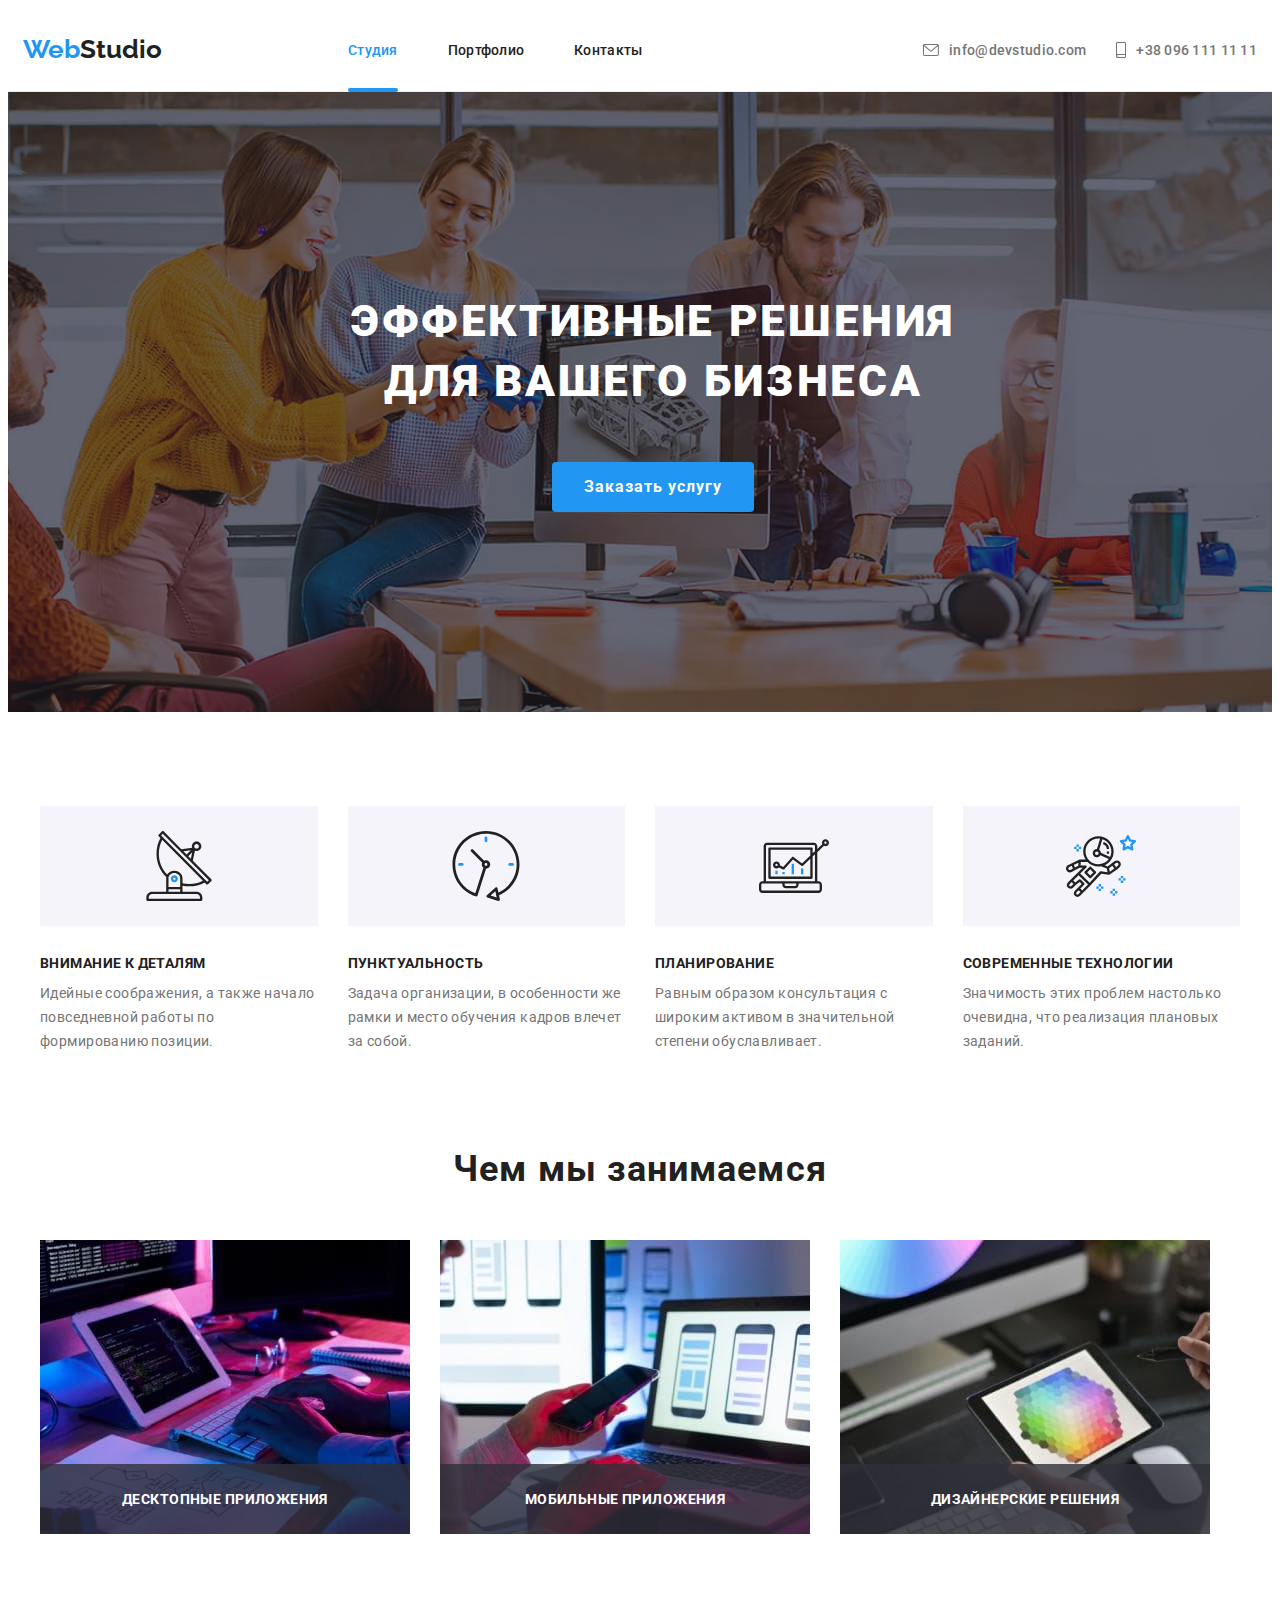
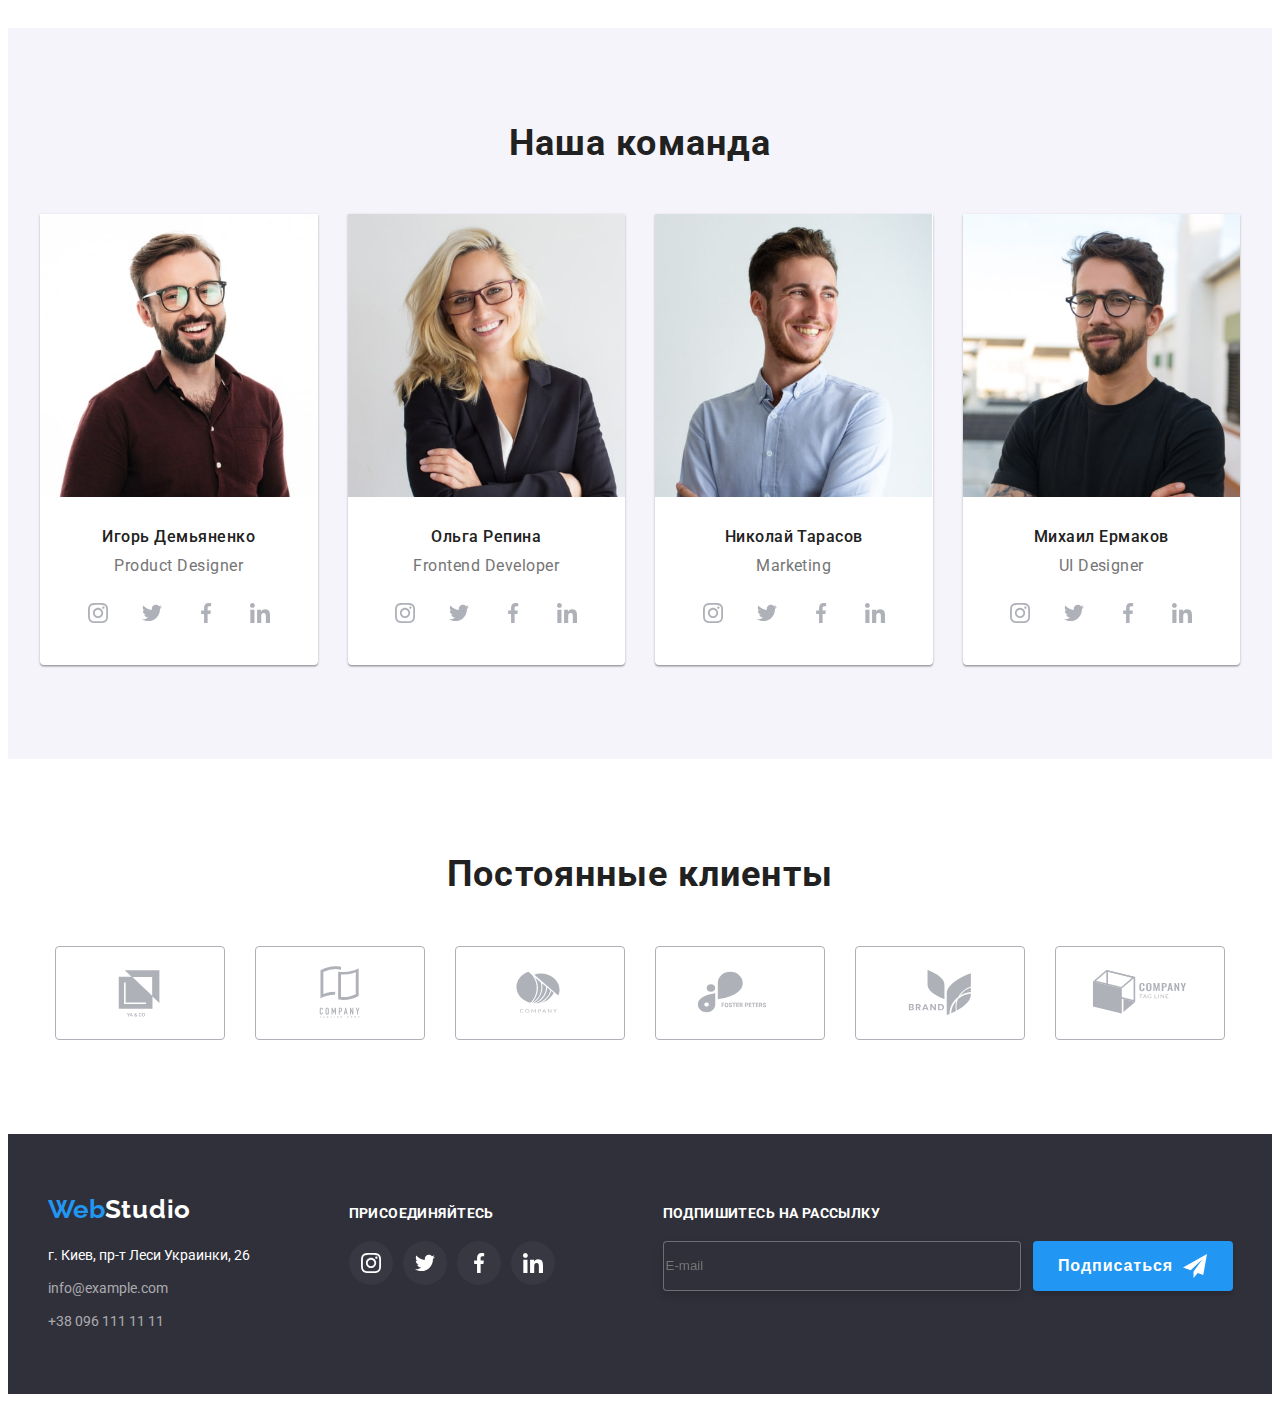
==== commit eabedf7e: "hw8" ====
--- a/index.html
+++ b/index.html
@@ -19,7 +19,7 @@
   <header class="header">
     <div class="container header__container">
 
-      <a href="./index.html" class="logo ">Web<span class="logo__studio">Studio</span> </a>
+      <a href="./index.html" class="logo logo__header">Web<span class="logo__studio">Studio</span> </a>
       <button type="button" aria-label="open-mob-menu" class="mob-menu-btn" data-menu-button>
         <svg class="open-menu" width="40" height="40">
           <use href="./image/icons.svg#icon-menu_mob"></use>
--- a/css/main.min.css
+++ b/css/main.min.css
@@ -1 +1 @@
-:root{--primary-text-color: #212121;--title-text-color: #757575;--accent-color: #2196F3;--primary-bg-color:#FFFFFF;--bg-color: #2F303A;--bg-color-item: #EEEEEE;--buttons-bg-color: #F5F4FA;--border-box: #eeeeee;--social-color: #AFB1B8;--icon-bg-color: #ffffff0a;--bg-description: rgba(33, 150, 243, 0.9);--work-box-color: rgba(47, 48, 58, 0.8);--time-distribution: 250ms cubic-bezier(0.4, 0, 0.2, 1);--bg-color-btn: #188CE8;--box-shadow: 0px 4px 4px rgba(0, 0, 0, 0.15)}body{font-family:"Roboto",sans-serif;background-color:var(--primary-bg-color)}p,h1,h2,h3,h4,h5,h6{margin:0}img{display:block;max-width:100%}ul{margin:0;padding-left:0;list-style:none}li{text-decoration:none}.section__title{font-weight:700;letter-spacing:.03em;color:var(--primary-text-color);margin-top:0;text-align:center}@media screen and (max-width: 1199px){.section__title{font-size:28px;line-height:1.18;margin-bottom:30px;margin-top:0px}}@media screen and (min-width: 1200px){.section__title{font-size:36px;line-height:1.17;margin-bottom:50px}}.section__title.section__title--hidden,.modal-checkbox__input.hidden{position:absolute;width:1px;height:1px;margin:-1px;border:0;padding:0;white-space:nowrap;clip-path:inset(100%);clip:rect(0 0 0 0);overflow:hidden}.hero__title{font-weight:900;letter-spacing:.06em;text-transform:uppercase;color:var(--primary-bg-color);margin:0 auto 30px auto}@media screen and (min-width: 480px){.hero__title{font-size:26px;line-height:1.62;width:360px}}@media screen and (min-width: 1200px){.hero__title{font-size:44px;line-height:1.36;width:696px;margin-bottom:50px}}.features__title{font-weight:700;font-size:14px;line-height:1.14;letter-spacing:.03em;text-transform:uppercase;color:var(--primary-text-color);margin-bottom:10px;align-items:center}@media screen and (max-width: 767px){.features__title{display:flex;justify-content:center}}@media screen and (min-width: 768px){.features__title{text-align:start}}.section{padding-top:94px;padding-bottom:94px}@media screen and (max-width: 1199px){.section{padding-top:60px;padding-bottom:60px}}.section--no-padding-top{padding-top:0}.section--other-background{background-color:var(--buttons-bg-color)}@media screen and (max-width: 1199px){.section--no-padding-top{display:none}}@media screen and (min-width: 1200px){.section--no-padding-top{padding-top:0}}.social{display:flex;justify-content:center}.social li+li{margin-left:10px}.social__link{display:flex;justify-content:center;width:44px;height:44px;border-radius:50%;align-items:center}.social__link--light{fill:var(--primary-bg-color);background-color:var(--icon-bg-color);transition:background-color var(--time-distribution)}.social__link--light:hover,.social__link--light:focus{background-color:var(--accent-color)}.social__link--dark{fill:var(--social-color);transition:fill var(--time-distribution),background-color var(--time-distribution)}.social__link--dark:hover,.social__link--dark:focus{background-color:#2196f3;fill:var(--primary-bg-color)}@media screen and (max-width: 767px){.social-footer{margin-top:60px;margin-bottom:60px}}.logo{font-family:"Raleway",sans-serif;font-weight:700;font-size:26px;line-height:1.19;color:var(--accent-color);text-decoration:none;cursor:default}@media screen and (min-width: 480px)and (max-width: 767px){.logo{display:flex;justify-content:center;align-items:center}}@media screen and (max-width: 1199px){.logo{font-size:24px}}.logo__studio{color:var(--primary-text-color)}.logo.footer__logo{display:block;margin-bottom:20px}.logo-studio--white{font-weight:700;font-size:26px;line-height:1.19;letter-spacing:.03em;color:var(--primary-bg-color)}@media screen and (min-width: 320px)and (max-width: 1199px){.logo-studio--white{font-size:24px}}.portfolio-buttons{margin:0 auto 50px;display:flex;flex-wrap:wrap;justify-content:flex-start;margin-bottom:40px}@media screen and (min-width: 768px){.portfolio-buttons{margin-bottom:30px;justify-content:center}}@media screen and (min-width: 1200px){.portfolio-buttons{margin-bottom:50px}}.portfolio-button{background:var(--buttons-bg-color);color:var(--primary-text-color);font-weight:500;font-size:16px;line-height:1.63;letter-spacing:.03em;cursor:pointer;text-align:center;padding:6px 22px;border-radius:4px;border:none;transition:color var(--time-distribution),background-color var(--time-distribution),box-shadow var(--time-distribution)}.portfolio-button:hover,.portfolio-button:focus{color:var(--primary-bg-color);background-color:var(--accent-color);box-shadow:0px 3px 1px rgba(0,0,0,.1),0px 1px 2px rgba(0,0,0,.08),0px 2px 2px rgba(0,0,0,.12)}.button-item{margin-left:8px}@media screen and (max-width: 767px){.button-item:nth-child(-n+3){margin-bottom:15px}}@media screen and (min-width: 768px){.button-item{margin-bottom:0px}}.hero__button{font-family:"Roboto",sans-serif;font-weight:700;font-size:16px;line-height:1.88;align-items:center;text-align:center;letter-spacing:.06em;color:var(--primary-bg-color);background-color:var(--accent-color);border:rgba(0,0,0,0);border-radius:4px;padding:10px 32px;cursor:pointer}.container{padding:0 15px;margin:0 auto}@media screen and (min-width: 480px){.container{width:480px}}@media screen and (min-width: 768px){.container{width:768px}}@media screen and (min-width: 1200px){.container{width:1200px}}.header{background-color:var(--primary-bg-color);border-bottom:1px solid var(--border-box)}@media screen and (max-width: 479px){.header{display:flex;align-items:center;justify-content:space-between;width:100%;height:60px}}@media screen and (min-width: 480px)and (max-width: 767px){.header{display:flex;justify-content:space-between;width:100%;height:60px}}@media screen and (min-width: 768px){.header{display:flex;align-items:center}}@media screen and (min-width: 1200px){.header{display:flex;align-items:center}}.container.header__container{display:flex;align-items:center}.site-nav{align-items:center;display:flex}@media screen and (max-width: 479px){.site-nav{display:none}}@media screen and (min-width: 480px)and (max-width: 767px){.site-nav{display:none}}@media screen and (min-width: 768px){.site-nav{margin-left:88px}}@media screen and (min-width: 1200px){.site-nav{margin-left:93px}}.site-nav__list,.contacts{display:flex;margin:0}@media screen and (min-width: 768px){.site-nav__list{display:flex}}@media screen and (min-width: 1200px){.site-nav__list{display:flex;margin-left:93px;padding-top:32px;padding-bottom:32px}}.contacts{display:flex}@media screen and (min-width: 320px)and (max-width: 479px){.contacts{display:none}}@media screen and (min-width: 480px)and (max-width: 767px){.contacts{display:none}}@media screen and (min-width: 768px)and (max-width: 1199px){.contacts{display:flex;flex-direction:column;margin-left:65px}}@media screen and (min-width: 1200px){.contacts{display:flex;align-items:center;margin-left:auto}}.site-nav__list li+li{margin-left:50px}.site-nav__link{font-family:"Roboto";font-style:normal;font-weight:500;font-size:14px;line-height:1.14;letter-spacing:.02em;color:var(--primary-text-color);text-decoration:none;transition:color var(--time-distribution)}.site-nav__link:hover,.site-nav__link:focus{color:var(--accent-color)}.site-nav__link.site-nav__link--current{position:relative;padding-top:32px;padding-bottom:32px;font-weight:500;font-size:14px;line-height:1.14;letter-spacing:.02em;color:var(--accent-color);text-decoration:none}.site-nav__link.site-nav__link--current::after{content:"";position:absolute;left:0;bottom:-2px;width:100%;height:4px;border-radius:2px;display:block;background-color:var(--accent-color);opacity:1}.contacts__link{font-style:normal;font-weight:500;letter-spacing:.02em;color:var(--title-text-color);text-decoration:none;display:flex;transition:color var(--time-distribution);align-items:center}.contacts__link:hover,.contacts__link:focus{color:var(--accent-color)}.contacts__link:hover .contact__icon,.contacts__link:focus .contact__icon{fill:var(--accent-color)}@media screen and (max-width: 479px){.contacts__link{display:none}}@media screen and (min-width: 768px)and (max-width: 1199px){.contacts__link{font-size:12px;line-height:1.17}}@media screen and (min-width: 1200px){.contacts__link{font-size:14px}}@media screen and (min-width: 768px)and (max-width: 1199px){.contacts__item:not(:first-child){margin-top:10px}}@media screen and (min-width: 1200px){.contacts__item:not(:first-child){margin-left:30px}}.contacts{margin-left:auto}@media screen and (min-width: 320px)and (max-width: 479px){.contacts{display:none}}@media screen and (min-width: 768px)and (max-width: 1199px){.contacts{margin-top:21px;margin-bottom:21px}}.envelope{fill:var(--title-text-color);transition:fill var(--time-distribution)}@media screen and (max-width: 479px){.envelope{display:none}}@media screen and (min-width: 768px)and (max-width: 1199px){.envelope{width:14px;height:10px;margin-right:8px}}@media screen and (min-width: 1200px){.envelope{margin-right:10px;width:16px;height:12px}}.smartphone{fill:var(--title-text-color);transition:fill var(--time-distribution)}@media screen and (max-width: 479px){.smartphone{display:none}}@media screen and (min-width: 768px)and (max-width: 1199px){.smartphone{width:10px;height:14px;margin-right:8px}}@media screen and (min-width: 1200px){.smartphone{margin-right:10px;width:10px;height:16px}}.hero.container{display:flex;padding:0;max-width:100%}.hero{text-align:center;color:var(--primary-bg-color);padding:90px 30px;margin-left:auto;margin-right:auto;background-image:linear-gradient(to right, rgba(47, 48, 58, 0.4), rgba(47, 48, 58, 0.4)),url(../image/hero-mob-min.jpg);background-color:var(--bg-color);background-repeat:no-repeat;background-position:center;background-size:cover}@media(min-device-pixel-ratio: 2),(min-resolution: 192dpi),(min-resolution: 2dppx){.hero{background-image:linear-gradient(to right, rgba(47, 48, 58, 0.4), rgba(47, 48, 58, 0.4)),url(../image/hero-mob-2x.jpg)}}@media screen and (min-width: 480px){.hero{padding:118px auto}}@media screen and (min-width: 768px){.hero{padding:118px auto;background-image:linear-gradient(to right, rgba(47, 48, 58, 0.4), rgba(47, 48, 58, 0.4)),url(../image/hero-tab-min.jpg);background-image:linear-gradient(to right, rgba(47, 48, 58, 0.4), rgba(47, 48, 58, 0.4)),url(../image/hero-tab-2x.jpg)}}@media screen and (min-width: 1200px){.hero{padding-top:200px;padding-bottom:200px;background-image:linear-gradient(to right, rgba(47, 48, 58, 0.4), rgba(47, 48, 58, 0.4)),url(../image/hero-desk.jpg);background-image:linear-gradient(to right, rgba(47, 48, 58, 0.4), rgba(47, 48, 58, 0.4)),url(../image/hero-desk-2x.jpg)}}.features{display:flex;flex-wrap:wrap;padding-left:0}@media screen and (min-width: 480px){.features{display:block}}@media screen and (min-width: 768px){.features{margin:-15px;display:flex;flex-wrap:wrap}}@media screen and (max-width: 767px){.features__item:not(:last-child){margin-bottom:30px}}@media screen and (min-width: 768px){.features__item{width:calc((100% - 60px)/2);margin:15px}}@media screen and (min-width: 1200px){.features__item{width:calc((100% - 120px)/4)}}.features__text{font-weight:400;font-size:14px;line-height:1.71;letter-spacing:.03em;display:flex;color:var(--title-text-color)}.features__box{background-color:var(--buttons-bg-color);display:flex;justify-content:center;align-items:center;width:100%;height:120px;margin-bottom:30px}.work{display:flex}.work__list:not(:first-child){margin-left:30px}.work__box{position:relative}.work__text{position:absolute;bottom:0;width:100%;height:70px;display:flex;justify-content:center;align-items:center;font-weight:700;font-size:14px;line-height:1,14;letter-spacing:.03em;text-transform:uppercase;color:var(--primary-bg-color);background-color:var(--work-box-color)}.team{padding-left:0;margin-top:0}@media screen and (min-width: 480px){.team{display:block}}@media screen and (min-width: 768px){.team{display:flex;flex-wrap:wrap;margin:-15px}}.team__item{background-color:var(--primary-bg-color);box-shadow:0px 1px 3px rgba(0,0,0,.2),0px 1px 1px rgba(0,0,0,.1411764706),0px 2px 1px rgba(0,0,0,.1215686275);border-radius:0px 0px 4px 4px}@media screen and (max-width: 767px){.team__item:not(:last-child){margin-bottom:30px}}@media screen and (min-width: 768px){.team__item{margin:15px;width:calc(50% - 30px)}}@media screen and (min-width: 1200px){.team__item{width:calc(25% - 30px)}}.team__box{padding-top:30px;padding-bottom:30px}.team__title{font-weight:500;font-size:16px;line-height:1.19;letter-spacing:.03em;color:var(--primary-text-color);margin-bottom:10px;margin-top:0;text-align:center}.team__text{font-weight:400;font-size:16px;line-height:1.19;letter-spacing:.03em;color:var(--title-text-color);text-align:center;margin-bottom:16px}.clients{display:flex;flex-wrap:wrap;justify-content:center;text-align:center}@media screen and (max-width: 767px){.clients__item{width:calc((100% - 60px)/2)}.clients__item:nth-last-of-type(n + 3){margin-bottom:30px}.clients__item:nth-child(2n+1){margin-right:30px}}@media screen and (min-width: 768px)and (max-width: 1199px){.clients__item{width:calc((100% - 90px)/3);margin-right:30px}.clients__item:nth-child(3n){margin-right:-30px}.clients__item:nth-child(-n+3){margin-bottom:30px}}@media screen and (min-width: 1200px){.clients__item{width:calc((100% - 180px)/6)}.clients__item:not(:last-child){margin-right:30px}}.clients__link{display:flex;justify-content:center;align-items:center;height:92px;border:1px solid var(--social-color);border-radius:4px;fill:var(--social-color);transition:fill var(--time-distribution),border var(--time-distribution)}.clients__link:hover,.clients__link:focus{border:1px solid var(--accent-color);fill:var(--accent-color)}.footer{background:var(--bg-color);padding-top:60px;padding-bottom:60px}@media screen and (min-width: 768px){.footer__box{margin-right:165px}}@media screen and (min-width: 1200px){.footer__box{text-align:start;margin-right:70px;margin-left:auto}}.footer__container.container{text-align:center}@media screen and (min-width: 768px){.footer__container.container{display:flex;justify-content:space-around;flex-wrap:wrap;flex-direction:row;text-align:center}}@media screen and (min-width: 1200px){.footer__container.container{display:flex;align-items:baseline;text-align:start}}.adress__location{font-style:normal;font-size:14px;line-height:1.71;color:var(--primary-bg-color);text-decoration:none;cursor:default;transition:color var(--time-distribution)}.adress__location:hover,.adress__location:focus{color:var(--accent-color)}.adress{padding-left:0}@media screen and (min-width: 1200px){.adress{min-width:231px}}.adress li+li{margin-top:9px}.adress__link{font-style:normal;font-size:14px;line-height:1.71;color:rgba(255,255,255,.6);text-decoration:none;cursor:default;transition:color var(--time-distribution)}.adress__link:hover,.adress__link:focus{color:var(--accent-color)}.footer__title{font-family:"Roboto";font-style:normal;font-weight:700;font-size:14px;line-height:16px;letter-spacing:.03em;text-transform:uppercase;color:var(--primary-bg-color);margin-bottom:20px}@media screen and (min-width: 1200px){.footer__title{text-align:start}}.subscribe__input{height:50px;outline:none;border:1px solid rgba(255,255,255,.3);box-sizing:border-box;filter:drop-shadow(0px 4px 4px rgba(0, 0, 0, 0.15));border-radius:4px;background:var(--bg-color);color:var(--primary-bg-color);width:100%;margin-bottom:20px}@media screen and (min-width: 1200px){.subscribe__input{display:flex;width:358px}}.subscribe__btn{display:inline-flex;align-items:center;justify-content:center;text-align:center;width:200px;height:50px;background-color:var(--accent-color);box-shadow:var(--box-shadow);border:rgba(0,0,0,0);border-radius:4px;font-weight:700;font-size:16px;line-height:1.88;letter-spacing:.06em;color:var(--primary-bg-color);cursor:pointer}@media screen and (min-width: 1200px){.subscribe__btn{margin-left:12px}}.subscribe__icon{margin-left:10px}.subscribe-field{max-width:450px}@media screen and (min-width: 1200px){.subscribe-field{display:inline-flex;min-width:570px}}.footer-form{align-items:flex-start}@media screen and (min-width: 768px){.footer-top{display:flex;justify-content:space-around;margin-bottom:60px}}@media screen and (min-width: 1200px){.footer-top{display:flex;align-items:baseline;margin-bottom:0;margin-right:93px}}.backdrop{position:fixed;top:0;left:0;width:100%;height:100%;background-color:rgba(0,0,0,.2);transition:opacity 250ms,visibility 250ms}.backdrop.is-hidden{opacity:0;visibility:hidden;pointer-events:none}.backdrop.is-hidden.modal{transform:scale(0.5)}.modal{position:absolute;top:50%;left:50%;transform:translate(-50%, -50%);background-color:var(--primary-bg-color);padding:40px}@media screen and (min-width: 480px){.modal{height:609px;width:450px}}@media screen and (min-width: 1200px){.modal{min-height:581px;min-width:528px}}.modal__button{position:absolute;right:8px;top:8px;width:30px;height:30px;border-radius:50%;display:flex;justify-content:center;align-items:center;border:1px solid rgba(0,0,0,.1);background-color:var(--primary-bg-color);cursor:pointer}.modal__title{font-weight:700;font-size:20px;text-align:center;letter-spacing:.03em;margin-bottom:12px}@media screen and (min-width: 320px)and (max-width: 1199px){.modal__title{line-height:1.5}}@media screen and (min-width: 1200px){.modal__title{line-height:1.15}}.modal-box__input{width:100%;height:40px;border:1px solid rgba(33,33,33,.2);box-sizing:border-box;border-radius:4px;padding-left:42px;color:var(--primary-text-color);transition:border var(--time-distribution)}.modal-box__input:focus{outline:none;border:1px solid var(--accent-color)}.modal-box__input:focus~.modal__svg{fill:var(--accent-color)}.modal-box{position:relative;margin-bottom:10px}.modal__label{display:block;font-weight:400;font-size:12px;line-height:1.17;letter-spacing:.01em;color:var(--title-text-color);margin-bottom:4px}.modal__svg{position:absolute;left:12px;top:11px;fill:var(--primary-text-color)}.modal__textarea{width:100%;height:120px;border:1px solid rgba(33,33,33,.2);box-sizing:border-box;border-radius:4px;padding:12px 16px;margin-bottom:20px;font-weight:400;font-size:14px;line-height:16px;letter-spacing:.01em;resize:none}.modal__textarea:focus{outline:none;border:1px solid var(--accent-color)}.modal-checkbox__label{font-weight:400;letter-spacing:.03em;color:var(--title-text-color);display:flex;justify-content:center;align-items:center}.modal-checkbox__label::before{content:"";width:16px;height:15px;border:2px solid #000;border-radius:3px;margin-right:7px}@media screen and (min-width: 320px)and (max-width: 1199px){.modal-checkbox__label{font-size:12px;line-height:1.17}}@media screen and (min-width: 1200px){.modal-checkbox__label{font-size:14px;line-height:2}}.modal-checkbox__input:checked+.modal-checkbox__label::before{background-color:var(--accent-color);border:none;background-image:url(../image/check.svg);background-repeat:no-repeat;background-position:center}.modal-checkbox__policy{margin-left:5px;cursor:default}.modal-checkbox__btn{display:block;margin-left:auto;margin-right:auto;margin-top:30px;bottom:40px;width:200px;height:50px;background-color:var(--bg-color-btn);box-shadow:var(--box-shadow);border:rgba(0,0,0,0);border-radius:4px;font-weight:700;font-size:16px;line-height:1.88;letter-spacing:.06em;color:var(--primary-bg-color);transition:var(--time-distribution);cursor:pointer}.modal-checkbox--margin{margin-bottom:30px}.mob-menu-btn{display:block;margin-left:auto;margin-right:15px;border:none;background-color:rgba(0,0,0,0)}@media screen and (min-width: 768px){.mob-menu-btn{display:none}}.mob-menu-close-btn{display:block;margin-left:auto;margin-right:15px;margin-bottom:10px;border:none;background-color:rgba(0,0,0,0)}.mob-menu-close-btn:hover,.mob-menu-close-btn:focus{fill:#2196f3}.mob-menu{position:fixed;z-index:1;top:0;left:0;background-color:var(--primary-bg-color);width:100vw;height:100vh;padding-top:10px;padding-bottom:48px;padding-left:40px}.mob-menu .container{display:flex;flex-direction:column;height:100%;justify-content:space-between}.mob-menu.is-hidden{opacity:0;visibility:hidden;pointer-events:none}.menu-list{list-style:none}.menu-list:hover,.menu-list:focus{fill:#2196f3}.menu-link{font-weight:500;font-size:40px;line-height:1.18;letter-spacing:.02em;color:#212121;text-decoration:none}.menu-link:hover,.menu-link:focus{color:var(--accent-color)}.menu-item:not(:last-child){margin-bottom:32px}.mob-contacts__link{font-weight:500;font-size:24px;line-height:28px;letter-spacing:.02em;color:#757575;text-decoration:none}.mob-contacts__link:hover,.mob-contacts__link:focus{color:var(--accent-color)}.mob-contacts__link.mob-contacts__link--phone{font-weight:500;font-size:34px;line-height:1.77;letter-spacing:.02em;color:#757575}.mob-contacts__link.mob-contacts__link--phone:hover,.mob-contacts__link.mob-contacts__link--phone:focus{color:var(--accent-color)}.mob-contacts{margin-bottom:64px}.mob-contacts__item:not(:last-child){margin-bottom:32px}.mob-soc__item{display:inline-flex}.mob-soc__item:not(:first-child){margin-left:10px}.mob-soc__item:not(:last-child){border-right:1px solid rgba(33,33,33,.2);padding-right:10px}.mob-soc__link{display:flex;font-weight:500;font-size:18px;line-height:1.22;letter-spacing:.02em;text-decoration:none;color:#2196f3}.line{height:22px;border:1px solid rgba(33,33,33,.2)}.no-scroll{overflow:hidden}@media screen and (min-width: 768px){.portfolio{display:flex;flex-wrap:wrap;padding:0;list-style:none}}.portfolio__link{text-decoration:none;cursor:pointer}@media screen and (min-width: 768px){.portfolio__item{display:flex;flex-wrap:wrap;width:calc(50% - 30px);margin-right:30px;margin-bottom:30px}}@media screen and (min-width: 1200px){.portfolio__item{display:flex;flex-wrap:wrap;width:calc(33.3333333333% - 30px);margin-right:30px}.portfolio__item:nth-child(-n+6){margin-bottom:30px}.portfolio__item:nth-child(3n+3){margin-right:-30px}}.project{padding:20px 24px;border-bottom:1px solid var(--border-box);border-right:1px solid var(--border-box);border-left:1px solid var(--border-box);flex-grow:1}.project__title{font-weight:700;font-size:18px;line-height:2;letter-spacing:.06em;color:var(--primary-text-color);margin-bottom:4px}.project__text{font-weight:400;font-size:16px;line-height:1.88;letter-spacing:.03em;color:var(--title-text-color)}.portfolio__item{transition:box-shadow var(--time-distribution)}.portfolio__item:hover{box-shadow:0px 1px 1px rgba(0,0,0,.12),0px 4px 4px rgba(0,0,0,.06),1px 4px 6px rgba(0,0,0,.16)}.description{position:relative;overflow:hidden}.description::before{content:"";position:absolute;width:100%;height:100%;transform:translateY(100%);transition:transform var(--time-distribution);background-color:var(--bg-description)}.portfolio__link:hover .description::before,.portfolio__link:focus .description::before{transform:translateY(0)}.description__text{position:absolute;top:50%;left:50%;transform:translate(-50%, 100%);transition:transform var(--time-distribution);width:322px;font-size:18px;line-height:1.56em;color:var(--primary-bg-color)}@media screen and (min-width: 768px){.description__text{width:306px}}.portfolio__link:hover .description__text,.portfolio__link:focus .description__text{transform:translate(-50%, -50%)}/*# sourceMappingURL=main.min.css.map */+:root{--primary-text-color: #212121;--title-text-color: #757575;--accent-color: #2196F3;--primary-bg-color:#FFFFFF;--bg-color: #2F303A;--bg-color-item: #EEEEEE;--buttons-bg-color: #F5F4FA;--border-box: #eeeeee;--social-color: #AFB1B8;--icon-bg-color: #ffffff0a;--bg-description: rgba(33, 150, 243, 0.9);--work-box-color: rgba(47, 48, 58, 0.8);--time-distribution: 250ms cubic-bezier(0.4, 0, 0.2, 1);--bg-color-btn: #188CE8;--box-shadow: 0px 4px 4px rgba(0, 0, 0, 0.15)}body{font-family:"Roboto",sans-serif;background-color:var(--primary-bg-color)}p,h1,h2,h3,h4,h5,h6{margin:0}img{display:block;max-width:100%}ul{margin:0;padding-left:0;list-style:none}li{text-decoration:none}.section__title{font-weight:700;letter-spacing:.03em;color:var(--primary-text-color);margin-top:0;text-align:center}@media screen and (max-width: 1199px){.section__title{font-size:28px;line-height:1.18;margin-bottom:30px;margin-top:0px}}@media screen and (min-width: 1200px){.section__title{font-size:36px;line-height:1.17;margin-bottom:50px}}.section__title.section__title--hidden,.modal-checkbox__input.hidden{position:absolute;width:1px;height:1px;margin:-1px;border:0;padding:0;white-space:nowrap;clip-path:inset(100%);clip:rect(0 0 0 0);overflow:hidden}.hero__title{font-weight:900;letter-spacing:.06em;text-transform:uppercase;color:var(--primary-bg-color);margin:0 auto 30px auto}@media screen and (min-width: 480px){.hero__title{font-size:26px;line-height:1.62;width:360px}}@media screen and (min-width: 1200px){.hero__title{font-size:44px;line-height:1.36;width:696px;margin-bottom:50px}}.features__title{font-weight:700;font-size:14px;line-height:1.14;letter-spacing:.03em;text-transform:uppercase;color:var(--primary-text-color);margin-bottom:10px;align-items:center}@media screen and (max-width: 767px){.features__title{display:flex;justify-content:center}}@media screen and (min-width: 768px){.features__title{text-align:start}}@media screen and (max-width: 1199px){.section{padding-top:60px;padding-bottom:60px}}@media screen and (min-width: 1200px){.section{padding-top:94px;padding-bottom:94px}}.section--no-padding-top{padding-top:0}.section--other-background{background-color:var(--buttons-bg-color)}@media screen and (max-width: 1199px){.section--no-padding-top{display:none}}@media screen and (min-width: 1200px){.section--no-padding-top{padding-top:0}}.social{display:flex;justify-content:center}.social li+li{margin-left:10px}.social__link{display:flex;justify-content:center;width:44px;height:44px;border-radius:50%;align-items:center}.social__link--light{fill:var(--primary-bg-color);background-color:var(--icon-bg-color);transition:background-color var(--time-distribution)}.social__link--light:hover,.social__link--light:focus{background-color:var(--accent-color)}.social__link--dark{fill:var(--social-color);transition:fill var(--time-distribution),background-color var(--time-distribution)}.social__link--dark:hover,.social__link--dark:focus{background-color:#2196f3;fill:var(--primary-bg-color)}@media screen and (max-width: 767px){.social-footer{margin-top:60px;margin-bottom:60px}}.logo{font-family:"Raleway",sans-serif;font-weight:700;font-size:26px;line-height:1.19;color:var(--accent-color);text-decoration:none;cursor:default}@media screen and (max-width: 767px){.logo{display:flex;justify-content:center;align-items:center}}@media screen and (min-width: 768px)and (max-width: 1199px){.logo{font-size:24px;padding-top:26px;padding-bottom:26px}}.logo.logo__header{padding-top:16px;padding-bottom:16px}.logo__studio{color:var(--primary-text-color)}.logo.footer__logo{display:block;margin-bottom:20px}.logo-studio--white{font-weight:700;font-size:26px;line-height:1.19;letter-spacing:.03em;color:var(--primary-bg-color)}@media screen and (max-width: 1199px){.logo-studio--white{font-size:24px}}.portfolio-buttons{margin:0 auto 50px;display:flex;flex-wrap:wrap;justify-content:flex-start;margin-bottom:40px}@media screen and (min-width: 768px){.portfolio-buttons{margin-bottom:30px;justify-content:center}}@media screen and (min-width: 1200px){.portfolio-buttons{margin-bottom:50px}}.portfolio-button{background:var(--buttons-bg-color);color:var(--primary-text-color);font-weight:500;font-size:16px;line-height:1.63;letter-spacing:.03em;cursor:pointer;text-align:center;padding:6px 22px;border-radius:4px;border:none;transition:color var(--time-distribution),background-color var(--time-distribution),box-shadow var(--time-distribution)}.portfolio-button:hover,.portfolio-button:focus{color:var(--primary-bg-color);background-color:var(--accent-color);box-shadow:0px 3px 1px rgba(0,0,0,.1),0px 1px 2px rgba(0,0,0,.08),0px 2px 2px rgba(0,0,0,.12)}.button-item{margin-left:8px}@media screen and (max-width: 767px){.button-item:nth-child(-n+3){margin-bottom:15px}}@media screen and (min-width: 768px){.button-item{margin-bottom:0px}}.hero__button{font-family:"Roboto",sans-serif;font-weight:700;font-size:16px;line-height:1.88;align-items:center;text-align:center;letter-spacing:.06em;color:var(--primary-bg-color);background-color:var(--accent-color);border:rgba(0,0,0,0);border-radius:4px;padding:10px 32px;cursor:pointer}.container{padding:0 15px;margin:0 auto}@media screen and (min-width: 480px){.container{width:480px}}@media screen and (min-width: 768px){.container{width:768px}}@media screen and (min-width: 1200px){.container{width:1200px}}.header{background-color:var(--primary-bg-color);border-bottom:1px solid var(--border-box)}@media screen and (max-width: 479px){.header{display:flex;align-items:center;justify-content:space-between;width:100%;height:60px}}@media screen and (min-width: 480px)and (max-width: 767px){.header{display:flex;justify-content:space-between;width:100%;height:60px}}@media screen and (min-width: 768px){.header{display:flex;align-items:center}}@media screen and (min-width: 1200px){.header{display:flex;align-items:center}}.container.header__container{display:flex;align-items:center;width:100%}.site-nav{align-items:center;display:flex}@media screen and (max-width: 479px){.site-nav{display:none}}@media screen and (min-width: 480px)and (max-width: 767px){.site-nav{display:none}}@media screen and (min-width: 768px){.site-nav{margin-left:88px}}@media screen and (min-width: 1200px){.site-nav{margin-left:93px}}.site-nav__list,.contacts{display:flex;margin:0}@media screen and (min-width: 768px){.site-nav__list{display:flex}}@media screen and (min-width: 1200px){.site-nav__list{display:flex;margin-left:93px;padding-top:32px;padding-bottom:32px}}.contacts{display:flex}@media screen and (max-width: 479px){.contacts{display:none}}@media screen and (min-width: 480px)and (max-width: 767px){.contacts{display:none}}@media screen and (min-width: 768px)and (max-width: 1199px){.contacts{display:flex;flex-direction:column;margin-left:65px}}@media screen and (min-width: 1200px){.contacts{display:flex;align-items:center;margin-left:auto}}.site-nav__list li+li{margin-left:50px}.site-nav__link{font-family:"Roboto";font-style:normal;font-weight:500;font-size:14px;line-height:1.14;letter-spacing:.02em;color:var(--primary-text-color);text-decoration:none;transition:color var(--time-distribution)}.site-nav__link:hover,.site-nav__link:focus{color:var(--accent-color)}.site-nav__link.site-nav__link--current{position:relative;padding-top:32px;padding-bottom:32px;font-weight:500;font-size:14px;line-height:1.14;letter-spacing:.02em;color:var(--accent-color);text-decoration:none}.site-nav__link.site-nav__link--current::after{content:"";position:absolute;left:0;bottom:-2px;width:100%;height:4px;border-radius:2px;display:block;background-color:var(--accent-color);opacity:1}.contacts__link{font-style:normal;font-weight:500;letter-spacing:.02em;color:var(--title-text-color);text-decoration:none;display:flex;transition:color var(--time-distribution);align-items:center}.contacts__link:hover,.contacts__link:focus{color:var(--accent-color)}.contacts__link:hover .contact__icon,.contacts__link:focus .contact__icon{fill:var(--accent-color)}@media screen and (max-width: 479px){.contacts__link{display:none}}@media screen and (min-width: 768px)and (max-width: 1199px){.contacts__link{font-size:12px;line-height:1.17}}@media screen and (min-width: 1200px){.contacts__link{font-size:14px}}@media screen and (min-width: 768px)and (max-width: 1199px){.contacts__item:not(:first-child){margin-top:10px}}@media screen and (min-width: 1200px){.contacts__item:not(:first-child){margin-left:30px}}.contacts{margin-left:auto}@media screen and (min-width: 320px)and (max-width: 479px){.contacts{display:none}}@media screen and (min-width: 768px)and (max-width: 1199px){.contacts{margin-top:21px;margin-bottom:21px}}.envelope{fill:var(--title-text-color);transition:fill var(--time-distribution)}@media screen and (max-width: 479px){.envelope{display:none}}@media screen and (min-width: 768px)and (max-width: 1199px){.envelope{width:14px;height:10px;margin-right:8px}}@media screen and (min-width: 1200px){.envelope{margin-right:10px;width:16px;height:12px}}.smartphone{fill:var(--title-text-color);transition:fill var(--time-distribution)}@media screen and (max-width: 479px){.smartphone{display:none}}@media screen and (min-width: 768px)and (max-width: 1199px){.smartphone{width:10px;height:14px;margin-right:8px}}@media screen and (min-width: 1200px){.smartphone{margin-right:10px;width:10px;height:16px}}.hero.container{display:flex;padding:0;max-width:100%}.hero{text-align:center;color:var(--primary-bg-color);padding:90px 30px;margin-left:auto;margin-right:auto;background-image:linear-gradient(to right, rgba(47, 48, 58, 0.4), rgba(47, 48, 58, 0.4)),url(../image/hero-mob-min.jpg);background-color:var(--bg-color);background-repeat:no-repeat;background-position:center;background-size:cover}@media(min-device-pixel-ratio: 2),(min-resolution: 192dpi),(min-resolution: 2dppx){.hero{background-image:linear-gradient(to right, rgba(47, 48, 58, 0.4), rgba(47, 48, 58, 0.4)),url(../image/hero-mob-2x.jpg)}}@media screen and (min-width: 480px){.hero{padding:118px auto}}@media screen and (min-width: 768px){.hero{padding:118px auto;background-image:linear-gradient(to right, rgba(47, 48, 58, 0.4), rgba(47, 48, 58, 0.4)),url(../image/hero-tab-min.jpg);background-image:linear-gradient(to right, rgba(47, 48, 58, 0.4), rgba(47, 48, 58, 0.4)),url(../image/hero-tab-2x.jpg)}}@media screen and (min-width: 1200px){.hero{padding-top:200px;padding-bottom:200px;background-image:linear-gradient(to right, rgba(47, 48, 58, 0.4), rgba(47, 48, 58, 0.4)),url(../image/hero-desk.jpg);background-image:linear-gradient(to right, rgba(47, 48, 58, 0.4), rgba(47, 48, 58, 0.4)),url(../image/hero-desk-2x.jpg)}}.features{display:flex;flex-wrap:wrap;padding-left:0}@media screen and (min-width: 480px){.features{display:block}}@media screen and (min-width: 768px){.features{margin:-15px;display:flex;flex-wrap:wrap}}@media screen and (max-width: 767px){.features__item:not(:last-child){margin-bottom:30px}}@media screen and (min-width: 768px){.features__item{width:calc((100% - 60px)/2);margin:15px}}@media screen and (min-width: 1200px){.features__item{width:calc((100% - 120px)/4)}}.features__text{font-weight:400;font-size:14px;line-height:1.71;letter-spacing:.03em;display:flex;color:var(--title-text-color)}.features__box{background-color:var(--buttons-bg-color);display:flex;justify-content:center;align-items:center;width:100%;height:120px;margin-bottom:30px}.work{display:flex}.work__list:not(:first-child){margin-left:30px}.work__box{position:relative}.work__text{position:absolute;bottom:0;width:100%;height:70px;display:flex;justify-content:center;align-items:center;font-weight:700;font-size:14px;line-height:1,14;letter-spacing:.03em;text-transform:uppercase;color:var(--primary-bg-color);background-color:var(--work-box-color)}.team{padding-left:0;margin-top:0}@media screen and (min-width: 480px){.team{display:block}}@media screen and (min-width: 768px){.team{display:flex;flex-wrap:wrap;margin:-15px}}.team__item{background-color:var(--primary-bg-color);box-shadow:0px 1px 3px rgba(0,0,0,.2),0px 1px 1px rgba(0,0,0,.1411764706),0px 2px 1px rgba(0,0,0,.1215686275);border-radius:0px 0px 4px 4px}@media screen and (max-width: 767px){.team__item:not(:last-child){margin-bottom:30px}}@media screen and (min-width: 768px){.team__item{margin:15px;width:calc(50% - 30px)}}@media screen and (min-width: 1200px){.team__item{width:calc(25% - 30px)}}.team__box{padding-top:30px;padding-bottom:30px}.team__title{font-weight:500;font-size:16px;line-height:1.19;letter-spacing:.03em;color:var(--primary-text-color);margin-bottom:10px;margin-top:0;text-align:center}.team__text{font-weight:400;font-size:16px;line-height:1.19;letter-spacing:.03em;color:var(--title-text-color);text-align:center;margin-bottom:16px}.clients{display:flex;flex-wrap:wrap;justify-content:center;text-align:center}@media screen and (max-width: 767px){.clients__item{width:calc((100% - 60px)/2)}.clients__item:nth-last-of-type(n + 3){margin-bottom:30px}.clients__item:nth-child(2n+1){margin-right:30px}}@media screen and (min-width: 768px)and (max-width: 1199px){.clients__item{width:calc((100% - 90px)/3);margin-right:30px}.clients__item:nth-child(3n){margin-right:-30px}.clients__item:nth-child(-n+3){margin-bottom:30px}}@media screen and (min-width: 1200px){.clients__item{width:calc((100% - 180px)/6)}.clients__item:not(:last-child){margin-right:30px}}.clients__link{display:flex;justify-content:center;align-items:center;height:92px;border:1px solid var(--social-color);border-radius:4px;fill:var(--social-color);transition:fill var(--time-distribution),border var(--time-distribution)}.clients__link:hover,.clients__link:focus{border:1px solid var(--accent-color);fill:var(--accent-color)}.footer{background:var(--bg-color);padding-top:60px;padding-bottom:60px}@media screen and (min-width: 768px){.footer__box{margin-right:165px}}@media screen and (min-width: 1200px){.footer__box{text-align:start;margin-right:70px;margin-left:auto}}.footer__container.container{text-align:center}@media screen and (min-width: 768px){.footer__container.container{display:flex;justify-content:space-around;flex-wrap:wrap;flex-direction:row;text-align:center}}@media screen and (min-width: 1200px){.footer__container.container{display:flex;align-items:baseline;text-align:start}}.adress__location{font-style:normal;font-size:14px;line-height:1.71;color:var(--primary-bg-color);text-decoration:none;cursor:default;transition:color var(--time-distribution)}.adress__location:hover,.adress__location:focus{color:var(--accent-color)}.adress{padding-left:0}@media screen and (min-width: 1200px){.adress{min-width:231px}}.adress li+li{margin-top:9px}.adress__link{font-style:normal;font-size:14px;line-height:1.71;color:rgba(255,255,255,.6);text-decoration:none;cursor:default;transition:color var(--time-distribution)}.adress__link:hover,.adress__link:focus{color:var(--accent-color)}.footer__title{font-family:"Roboto";font-style:normal;font-weight:700;font-size:14px;line-height:16px;letter-spacing:.03em;text-transform:uppercase;color:var(--primary-bg-color);margin-bottom:20px}@media screen and (min-width: 1200px){.footer__title{text-align:start}}.subscribe__input{height:50px;outline:none;border:1px solid rgba(255,255,255,.3);box-sizing:border-box;filter:drop-shadow(0px 4px 4px rgba(0, 0, 0, 0.15));border-radius:4px;background:var(--bg-color);color:var(--primary-bg-color);width:100%;margin-bottom:20px}@media screen and (min-width: 1200px){.subscribe__input{display:flex;width:358px}}.subscribe__btn{display:inline-flex;align-items:center;justify-content:center;text-align:center;width:200px;height:50px;background-color:var(--accent-color);box-shadow:var(--box-shadow);border:rgba(0,0,0,0);border-radius:4px;font-weight:700;font-size:16px;line-height:1.88;letter-spacing:.06em;color:var(--primary-bg-color);cursor:pointer}@media screen and (min-width: 1200px){.subscribe__btn{margin-left:12px}}.subscribe__icon{margin-left:10px}.subscribe-field{max-width:450px}@media screen and (min-width: 1200px){.subscribe-field{display:inline-flex;min-width:570px}}.footer-form{align-items:flex-start}@media screen and (min-width: 768px){.footer-top{display:flex;justify-content:space-around;margin-bottom:60px}}@media screen and (min-width: 1200px){.footer-top{display:flex;align-items:baseline;margin-bottom:0;margin-right:93px}}.backdrop{position:fixed;top:0;left:0;width:100%;height:100%;background-color:rgba(0,0,0,.2);transition:opacity 250ms,visibility 250ms}.backdrop.is-hidden{opacity:0;visibility:hidden;pointer-events:none}.backdrop.is-hidden.modal{transform:scale(0.5)}.modal{position:absolute;top:50%;left:50%;transform:translate(-50%, -50%);width:100%;height:100%;background-color:var(--primary-bg-color);padding:40px}@media screen and (max-width: 1199px){.modal{height:609px;max-width:450px}}@media screen and (min-width: 1200px){.modal{height:581px;width:528px}}.modal__button{position:absolute;right:8px;top:8px;width:30px;height:30px;border-radius:50%;display:flex;justify-content:center;align-items:center;border:1px solid rgba(0,0,0,.1);background-color:var(--primary-bg-color);cursor:pointer}.modal__title{font-weight:700;font-size:20px;text-align:center;letter-spacing:.03em;margin-bottom:12px}@media screen and (min-width: 320px)and (max-width: 1199px){.modal__title{line-height:1.5}}@media screen and (min-width: 1200px){.modal__title{line-height:1.15}}.modal-box__input{width:100%;height:40px;border:1px solid rgba(33,33,33,.2);box-sizing:border-box;border-radius:4px;padding-left:42px;color:var(--primary-text-color);transition:border var(--time-distribution)}.modal-box__input:focus{outline:none;border:1px solid var(--accent-color)}.modal-box__input:focus~.modal__svg{fill:var(--accent-color)}.modal-box{position:relative;margin-bottom:10px}.modal__label{display:block;font-weight:400;font-size:12px;line-height:1.17;letter-spacing:.01em;color:var(--title-text-color);margin-bottom:4px}.modal__svg{position:absolute;left:12px;top:11px;fill:var(--primary-text-color)}.modal__textarea{width:100%;height:120px;border:1px solid rgba(33,33,33,.2);box-sizing:border-box;border-radius:4px;padding:12px 16px;margin-bottom:20px;font-weight:400;font-size:14px;line-height:16px;letter-spacing:.01em;resize:none}.modal__textarea:focus{outline:none;border:1px solid var(--accent-color)}.modal-checkbox__label{font-weight:400;letter-spacing:.03em;color:var(--title-text-color);display:flex;justify-content:center;align-items:center}.modal-checkbox__label::before{content:"";width:16px;height:15px;border:2px solid #000;border-radius:3px;margin-right:7px}@media screen and (min-width: 320px)and (max-width: 1199px){.modal-checkbox__label{font-size:12px;line-height:1.17}}@media screen and (min-width: 1200px){.modal-checkbox__label{font-size:14px;line-height:2}}.modal-checkbox__input:checked+.modal-checkbox__label::before{background-color:var(--accent-color);border:none;background-image:url(../image/check.svg);background-repeat:no-repeat;background-position:center}.modal-checkbox__policy{margin-left:5px;cursor:default}.modal-checkbox__btn{display:block;margin-left:auto;margin-right:auto;margin-top:30px;bottom:40px;width:200px;height:50px;background-color:var(--bg-color-btn);box-shadow:var(--box-shadow);border:rgba(0,0,0,0);border-radius:4px;font-weight:700;font-size:16px;line-height:1.88;letter-spacing:.06em;color:var(--primary-bg-color);transition:var(--time-distribution);cursor:pointer}.modal-checkbox--margin{margin-bottom:30px}.mob-menu-btn{display:block;margin-left:auto;margin-right:15px;border:none;background-color:rgba(0,0,0,0)}@media screen and (min-width: 768px){.mob-menu-btn{display:none}}.mob-menu-close-btn{position:absolute;top:15px;right:15px;display:flex;border:none;background-color:rgba(0,0,0,0)}.mob-menu-close-btn:hover,.mob-menu-close-btn:focus{fill:#2196f3}.mob-menu{position:fixed;z-index:1;top:0;left:0;background-color:var(--primary-bg-color);width:100vw;height:100vh;padding-top:48px;padding-bottom:48px;padding-left:40px;padding-right:48px}.mob-menu .container{display:flex;flex-direction:column;height:100%;justify-content:space-between}.mob-menu.is-hidden{opacity:0;visibility:hidden;pointer-events:none}.menu-list{list-style:none}.menu-list:hover,.menu-list:focus{fill:#2196f3}.menu-link{font-weight:500;font-size:40px;line-height:1.18;letter-spacing:.02em;color:#212121;text-decoration:none}.menu-link:hover,.menu-link:focus{color:var(--accent-color)}.menu-item:not(:last-child){margin-bottom:32px}.mob-contacts__link{font-weight:500;font-size:24px;line-height:28px;letter-spacing:.02em;color:#757575;text-decoration:none}.mob-contacts__link:hover,.mob-contacts__link:focus{color:var(--accent-color)}.mob-contacts__link.mob-contacts__link--phone{font-weight:500;font-size:34px;line-height:1.77;letter-spacing:.02em;color:#757575}.mob-contacts__link.mob-contacts__link--phone:hover,.mob-contacts__link.mob-contacts__link--phone:focus{color:var(--accent-color)}.mob-contacts{margin-bottom:64px}.mob-contacts__item:not(:last-child){margin-bottom:32px}.mob-soc__item{display:inline-flex}.mob-soc__item:not(:first-child){margin-left:10px}.mob-soc__item:not(:last-child){border-right:1px solid rgba(33,33,33,.2);padding-right:10px}.mob-soc{display:flex}.mob-soc__link{display:flex;font-weight:500;font-size:18px;line-height:1.22;letter-spacing:.02em;text-decoration:none;color:#2196f3}.line{height:22px;border:1px solid rgba(33,33,33,.2)}.no-scroll{overflow:hidden}@media screen and (min-width: 768px){.portfolio{display:flex;flex-wrap:wrap;margin:-15px}}.portfolio__link{text-decoration:none;cursor:pointer}@media screen and (min-width: 768px){.portfolio__link{display:flex;flex-direction:column;height:100%}}@media screen and (max-width: 767px){.portfolio__item:not(:last-child){margin-bottom:30px}}@media screen and (min-width: 768px)and (max-width: 1199px){.portfolio__item{display:flex;flex-wrap:wrap;width:calc((100% - 60px)/2);margin:15px}}@media screen and (min-width: 1200px){.portfolio__item{display:flex;flex-wrap:wrap}.portfolio__item:not(:nth-of-type(3n)){margin-right:30px}.portfolio__item:not(:nth-last-child(-n+3)){margin-bottom:30px}}.project{padding:20px 24px;border-bottom:1px solid var(--border-box);border-right:1px solid var(--border-box);border-left:1px solid var(--border-box);flex-grow:1}.project__title{font-weight:700;font-size:18px;line-height:2;letter-spacing:.06em;color:var(--primary-text-color);margin-bottom:4px}.project__text{font-weight:400;font-size:16px;line-height:1.88;letter-spacing:.03em;color:var(--title-text-color)}.portfolio__item{transition:box-shadow var(--time-distribution)}.portfolio__item:hover{box-shadow:0px 1px 1px rgba(0,0,0,.12),0px 4px 4px rgba(0,0,0,.06),1px 4px 6px rgba(0,0,0,.16)}.description{position:relative;overflow:hidden}.description::before{content:"";position:absolute;width:100%;height:100%;transform:translateY(100%);transition:transform var(--time-distribution);background-color:var(--bg-description)}.portfolio__link:hover .description::before,.portfolio__link:focus .description::before{transform:translateY(0)}.description__text{position:absolute;top:50%;left:50%;transform:translate(-50%, 100%);transition:transform var(--time-distribution);width:322px;font-size:18px;line-height:1.56em;color:var(--primary-bg-color)}@media screen and (min-width: 768px){.description__text{width:306px}}.portfolio__link:hover .description__text,.portfolio__link:focus .description__text{transform:translate(-50%, -50%)}/*# sourceMappingURL=main.min.css.map */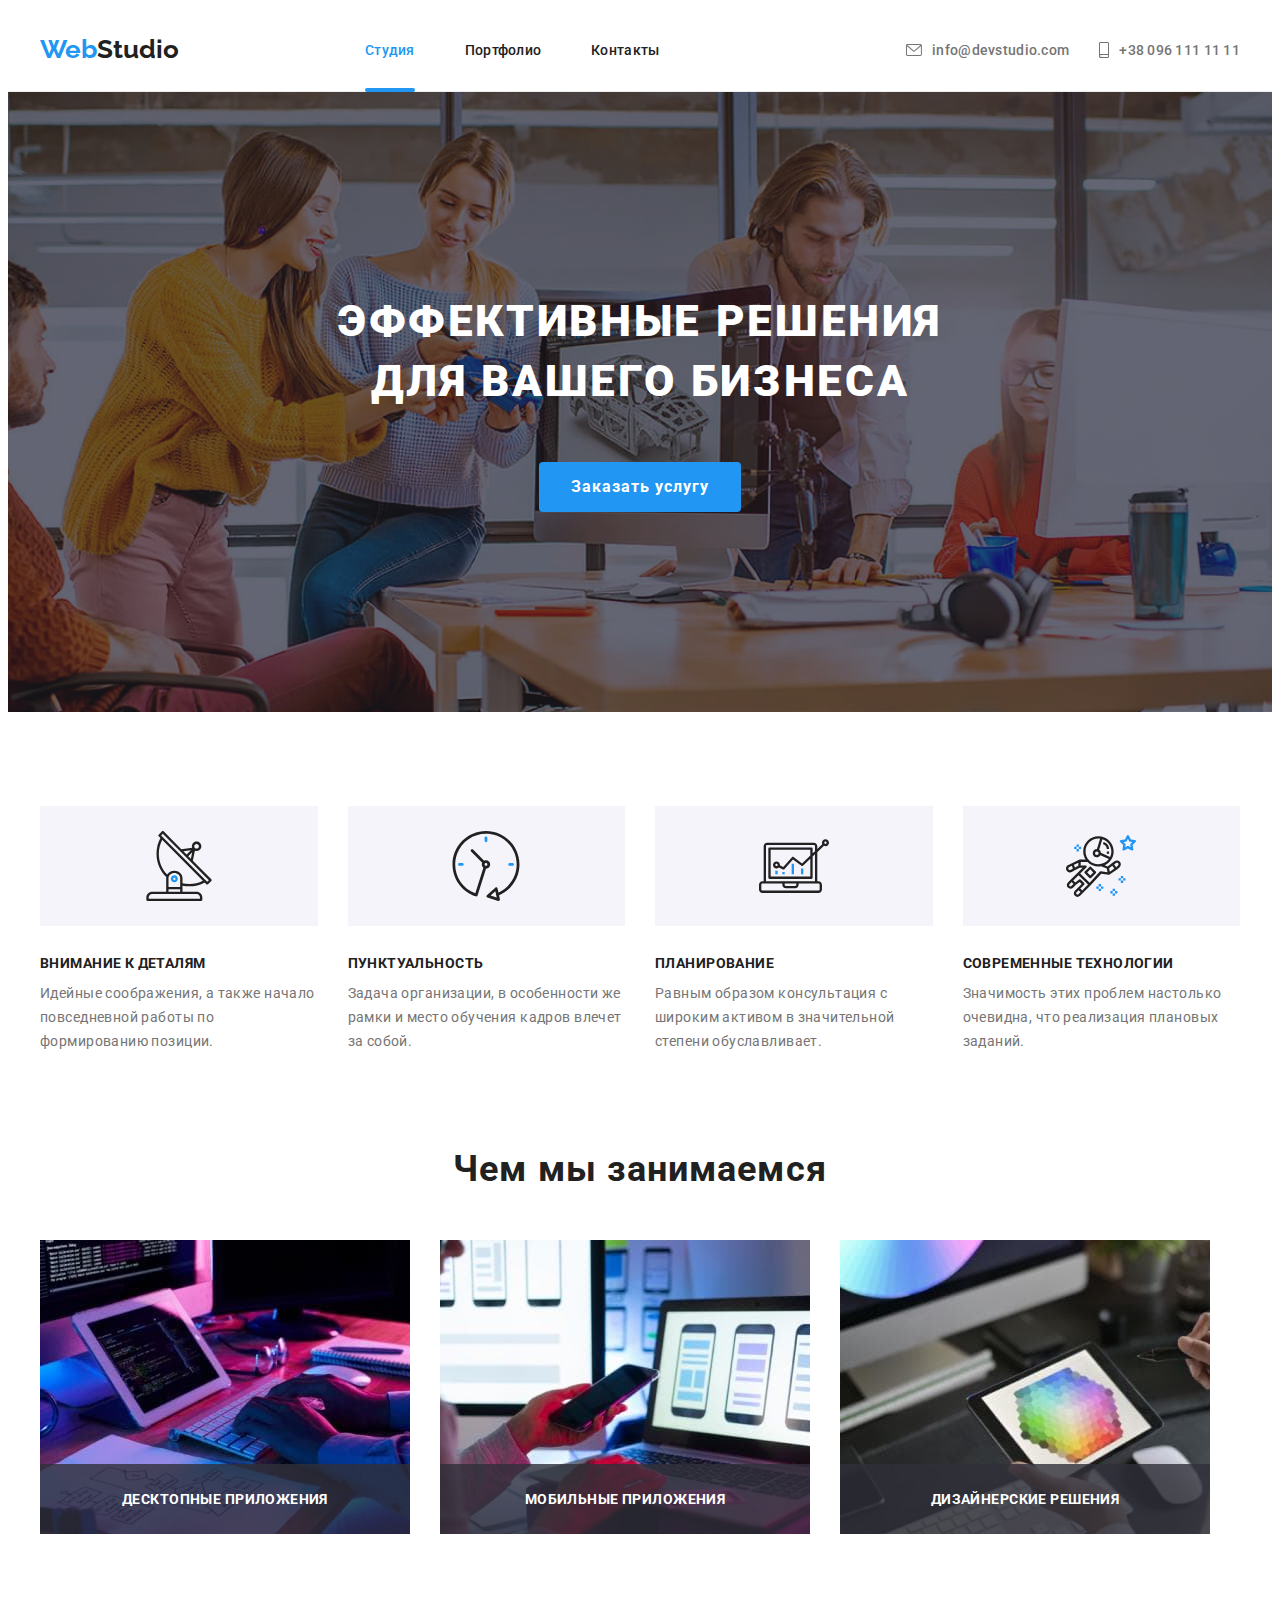
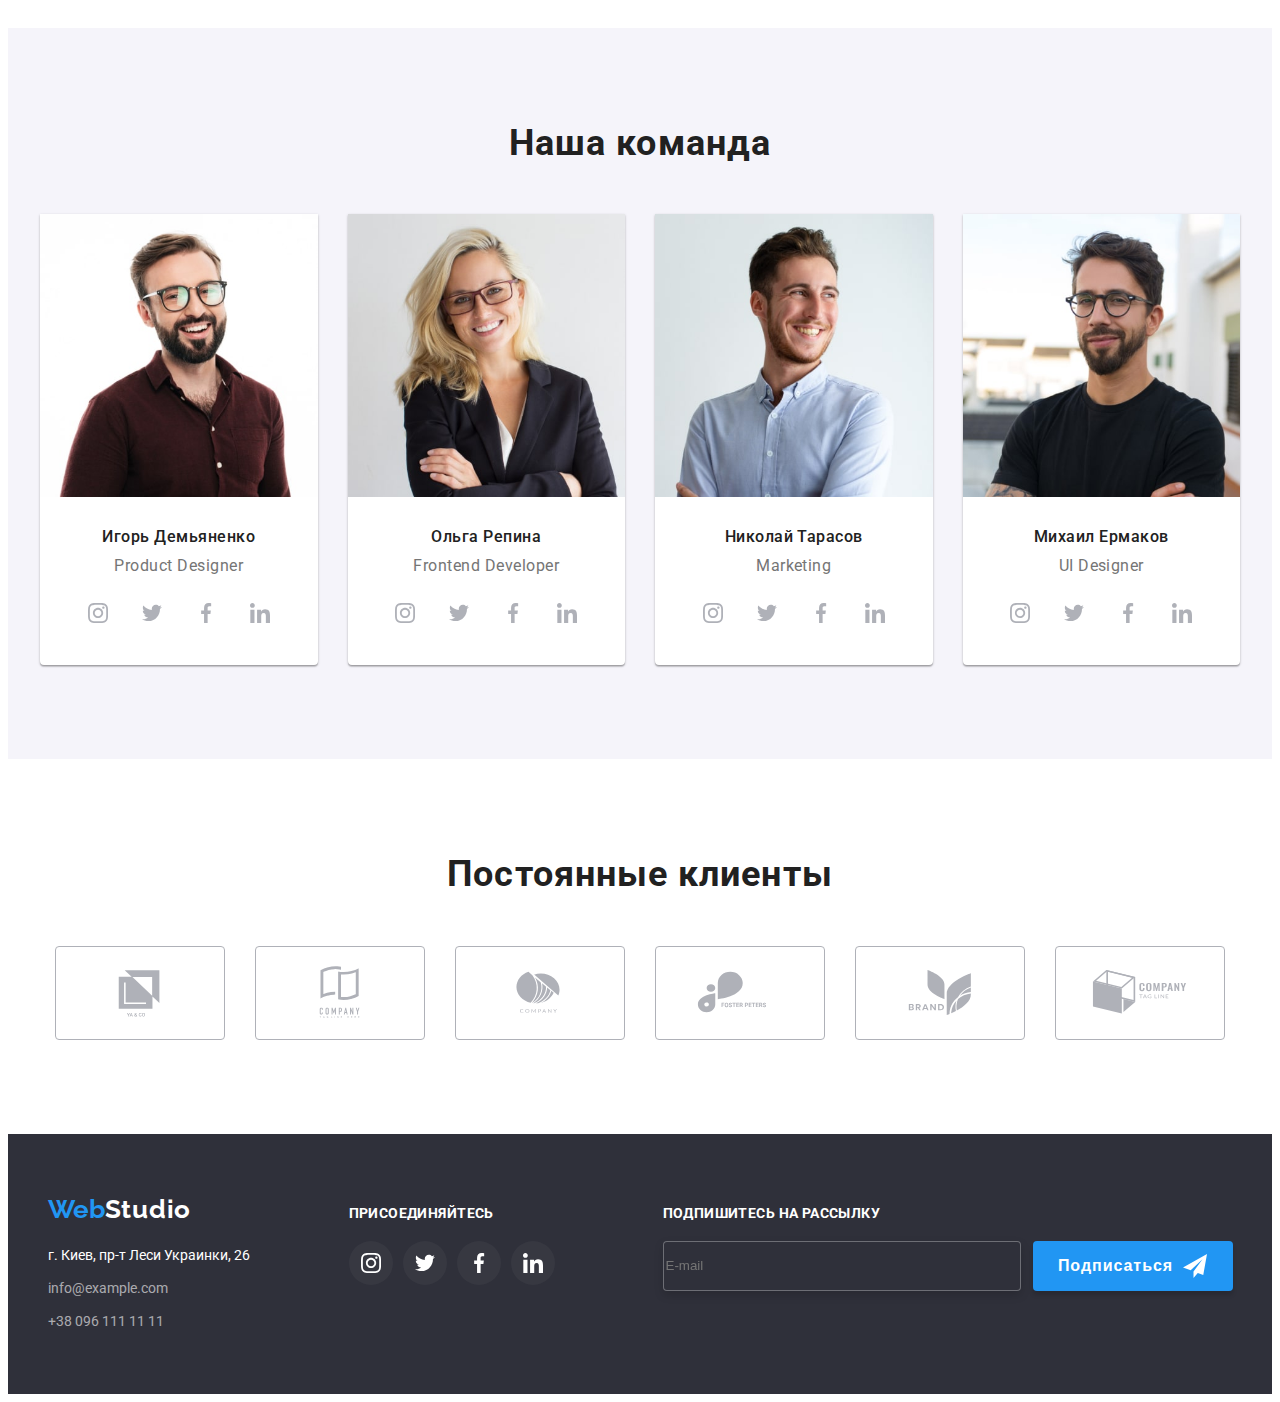
==== commit 53ab6f79: "hw8" ====
--- a/index.html
+++ b/index.html
@@ -58,7 +58,7 @@
             </button>
 
             <ul class="menu-list ">
-              <li class="menu-item "><a href="./index.html" class="menu-link ">Студия</a></li>
+              <li class="menu-item "><a href="./index.html" class="menu-link menu-link--current ">Студия</a></li>
               <li class="menu-item "><a href="./portfolio.html" class="menu-link ">Портфолио</a></li>
               <li class="menu-item "><a href="" class="menu-link ">Контакты</a></li>
             </ul>
--- a/css/main.min.css
+++ b/css/main.min.css
@@ -1 +1 @@
-:root{--primary-text-color: #212121;--title-text-color: #757575;--accent-color: #2196F3;--primary-bg-color:#FFFFFF;--bg-color: #2F303A;--bg-color-item: #EEEEEE;--buttons-bg-color: #F5F4FA;--border-box: #eeeeee;--social-color: #AFB1B8;--icon-bg-color: #ffffff0a;--bg-description: rgba(33, 150, 243, 0.9);--work-box-color: rgba(47, 48, 58, 0.8);--time-distribution: 250ms cubic-bezier(0.4, 0, 0.2, 1);--bg-color-btn: #188CE8;--box-shadow: 0px 4px 4px rgba(0, 0, 0, 0.15)}body{font-family:"Roboto",sans-serif;background-color:var(--primary-bg-color)}p,h1,h2,h3,h4,h5,h6{margin:0}img{display:block;max-width:100%}ul{margin:0;padding-left:0;list-style:none}li{text-decoration:none}.section__title{font-weight:700;letter-spacing:.03em;color:var(--primary-text-color);margin-top:0;text-align:center}@media screen and (max-width: 1199px){.section__title{font-size:28px;line-height:1.18;margin-bottom:30px;margin-top:0px}}@media screen and (min-width: 1200px){.section__title{font-size:36px;line-height:1.17;margin-bottom:50px}}.section__title.section__title--hidden,.modal-checkbox__input.hidden{position:absolute;width:1px;height:1px;margin:-1px;border:0;padding:0;white-space:nowrap;clip-path:inset(100%);clip:rect(0 0 0 0);overflow:hidden}.hero__title{font-weight:900;letter-spacing:.06em;text-transform:uppercase;color:var(--primary-bg-color);margin:0 auto 30px auto}@media screen and (min-width: 480px){.hero__title{font-size:26px;line-height:1.62;width:360px}}@media screen and (min-width: 1200px){.hero__title{font-size:44px;line-height:1.36;width:696px;margin-bottom:50px}}.features__title{font-weight:700;font-size:14px;line-height:1.14;letter-spacing:.03em;text-transform:uppercase;color:var(--primary-text-color);margin-bottom:10px;align-items:center}@media screen and (max-width: 767px){.features__title{display:flex;justify-content:center}}@media screen and (min-width: 768px){.features__title{text-align:start}}@media screen and (max-width: 1199px){.section{padding-top:60px;padding-bottom:60px}}@media screen and (min-width: 1200px){.section{padding-top:94px;padding-bottom:94px}}.section--no-padding-top{padding-top:0}.section--other-background{background-color:var(--buttons-bg-color)}@media screen and (max-width: 1199px){.section--no-padding-top{display:none}}@media screen and (min-width: 1200px){.section--no-padding-top{padding-top:0}}.social{display:flex;justify-content:center}.social li+li{margin-left:10px}.social__link{display:flex;justify-content:center;width:44px;height:44px;border-radius:50%;align-items:center}.social__link--light{fill:var(--primary-bg-color);background-color:var(--icon-bg-color);transition:background-color var(--time-distribution)}.social__link--light:hover,.social__link--light:focus{background-color:var(--accent-color)}.social__link--dark{fill:var(--social-color);transition:fill var(--time-distribution),background-color var(--time-distribution)}.social__link--dark:hover,.social__link--dark:focus{background-color:#2196f3;fill:var(--primary-bg-color)}@media screen and (max-width: 767px){.social-footer{margin-top:60px;margin-bottom:60px}}.logo{font-family:"Raleway",sans-serif;font-weight:700;font-size:26px;line-height:1.19;color:var(--accent-color);text-decoration:none;cursor:default}@media screen and (max-width: 767px){.logo{display:flex;justify-content:center;align-items:center}}@media screen and (min-width: 768px)and (max-width: 1199px){.logo{font-size:24px;padding-top:26px;padding-bottom:26px}}.logo.logo__header{padding-top:16px;padding-bottom:16px}.logo__studio{color:var(--primary-text-color)}.logo.footer__logo{display:block;margin-bottom:20px}.logo-studio--white{font-weight:700;font-size:26px;line-height:1.19;letter-spacing:.03em;color:var(--primary-bg-color)}@media screen and (max-width: 1199px){.logo-studio--white{font-size:24px}}.portfolio-buttons{margin:0 auto 50px;display:flex;flex-wrap:wrap;justify-content:flex-start;margin-bottom:40px}@media screen and (min-width: 768px){.portfolio-buttons{margin-bottom:30px;justify-content:center}}@media screen and (min-width: 1200px){.portfolio-buttons{margin-bottom:50px}}.portfolio-button{background:var(--buttons-bg-color);color:var(--primary-text-color);font-weight:500;font-size:16px;line-height:1.63;letter-spacing:.03em;cursor:pointer;text-align:center;padding:6px 22px;border-radius:4px;border:none;transition:color var(--time-distribution),background-color var(--time-distribution),box-shadow var(--time-distribution)}.portfolio-button:hover,.portfolio-button:focus{color:var(--primary-bg-color);background-color:var(--accent-color);box-shadow:0px 3px 1px rgba(0,0,0,.1),0px 1px 2px rgba(0,0,0,.08),0px 2px 2px rgba(0,0,0,.12)}.button-item{margin-left:8px}@media screen and (max-width: 767px){.button-item:nth-child(-n+3){margin-bottom:15px}}@media screen and (min-width: 768px){.button-item{margin-bottom:0px}}.hero__button{font-family:"Roboto",sans-serif;font-weight:700;font-size:16px;line-height:1.88;align-items:center;text-align:center;letter-spacing:.06em;color:var(--primary-bg-color);background-color:var(--accent-color);border:rgba(0,0,0,0);border-radius:4px;padding:10px 32px;cursor:pointer}.container{padding:0 15px;margin:0 auto}@media screen and (min-width: 480px){.container{width:480px}}@media screen and (min-width: 768px){.container{width:768px}}@media screen and (min-width: 1200px){.container{width:1200px}}.header{background-color:var(--primary-bg-color);border-bottom:1px solid var(--border-box)}@media screen and (max-width: 479px){.header{display:flex;align-items:center;justify-content:space-between;width:100%;height:60px}}@media screen and (min-width: 480px)and (max-width: 767px){.header{display:flex;justify-content:space-between;width:100%;height:60px}}@media screen and (min-width: 768px){.header{display:flex;align-items:center}}@media screen and (min-width: 1200px){.header{display:flex;align-items:center}}.container.header__container{display:flex;align-items:center;width:100%}.site-nav{align-items:center;display:flex}@media screen and (max-width: 479px){.site-nav{display:none}}@media screen and (min-width: 480px)and (max-width: 767px){.site-nav{display:none}}@media screen and (min-width: 768px){.site-nav{margin-left:88px}}@media screen and (min-width: 1200px){.site-nav{margin-left:93px}}.site-nav__list,.contacts{display:flex;margin:0}@media screen and (min-width: 768px){.site-nav__list{display:flex}}@media screen and (min-width: 1200px){.site-nav__list{display:flex;margin-left:93px;padding-top:32px;padding-bottom:32px}}.contacts{display:flex}@media screen and (max-width: 479px){.contacts{display:none}}@media screen and (min-width: 480px)and (max-width: 767px){.contacts{display:none}}@media screen and (min-width: 768px)and (max-width: 1199px){.contacts{display:flex;flex-direction:column;margin-left:65px}}@media screen and (min-width: 1200px){.contacts{display:flex;align-items:center;margin-left:auto}}.site-nav__list li+li{margin-left:50px}.site-nav__link{font-family:"Roboto";font-style:normal;font-weight:500;font-size:14px;line-height:1.14;letter-spacing:.02em;color:var(--primary-text-color);text-decoration:none;transition:color var(--time-distribution)}.site-nav__link:hover,.site-nav__link:focus{color:var(--accent-color)}.site-nav__link.site-nav__link--current{position:relative;padding-top:32px;padding-bottom:32px;font-weight:500;font-size:14px;line-height:1.14;letter-spacing:.02em;color:var(--accent-color);text-decoration:none}.site-nav__link.site-nav__link--current::after{content:"";position:absolute;left:0;bottom:-2px;width:100%;height:4px;border-radius:2px;display:block;background-color:var(--accent-color);opacity:1}.contacts__link{font-style:normal;font-weight:500;letter-spacing:.02em;color:var(--title-text-color);text-decoration:none;display:flex;transition:color var(--time-distribution);align-items:center}.contacts__link:hover,.contacts__link:focus{color:var(--accent-color)}.contacts__link:hover .contact__icon,.contacts__link:focus .contact__icon{fill:var(--accent-color)}@media screen and (max-width: 479px){.contacts__link{display:none}}@media screen and (min-width: 768px)and (max-width: 1199px){.contacts__link{font-size:12px;line-height:1.17}}@media screen and (min-width: 1200px){.contacts__link{font-size:14px}}@media screen and (min-width: 768px)and (max-width: 1199px){.contacts__item:not(:first-child){margin-top:10px}}@media screen and (min-width: 1200px){.contacts__item:not(:first-child){margin-left:30px}}.contacts{margin-left:auto}@media screen and (min-width: 320px)and (max-width: 479px){.contacts{display:none}}@media screen and (min-width: 768px)and (max-width: 1199px){.contacts{margin-top:21px;margin-bottom:21px}}.envelope{fill:var(--title-text-color);transition:fill var(--time-distribution)}@media screen and (max-width: 479px){.envelope{display:none}}@media screen and (min-width: 768px)and (max-width: 1199px){.envelope{width:14px;height:10px;margin-right:8px}}@media screen and (min-width: 1200px){.envelope{margin-right:10px;width:16px;height:12px}}.smartphone{fill:var(--title-text-color);transition:fill var(--time-distribution)}@media screen and (max-width: 479px){.smartphone{display:none}}@media screen and (min-width: 768px)and (max-width: 1199px){.smartphone{width:10px;height:14px;margin-right:8px}}@media screen and (min-width: 1200px){.smartphone{margin-right:10px;width:10px;height:16px}}.hero.container{display:flex;padding:0;max-width:100%}.hero{text-align:center;color:var(--primary-bg-color);padding:90px 30px;margin-left:auto;margin-right:auto;background-image:linear-gradient(to right, rgba(47, 48, 58, 0.4), rgba(47, 48, 58, 0.4)),url(../image/hero-mob-min.jpg);background-color:var(--bg-color);background-repeat:no-repeat;background-position:center;background-size:cover}@media(min-device-pixel-ratio: 2),(min-resolution: 192dpi),(min-resolution: 2dppx){.hero{background-image:linear-gradient(to right, rgba(47, 48, 58, 0.4), rgba(47, 48, 58, 0.4)),url(../image/hero-mob-2x.jpg)}}@media screen and (min-width: 480px){.hero{padding:118px auto}}@media screen and (min-width: 768px){.hero{padding:118px auto;background-image:linear-gradient(to right, rgba(47, 48, 58, 0.4), rgba(47, 48, 58, 0.4)),url(../image/hero-tab-min.jpg);background-image:linear-gradient(to right, rgba(47, 48, 58, 0.4), rgba(47, 48, 58, 0.4)),url(../image/hero-tab-2x.jpg)}}@media screen and (min-width: 1200px){.hero{padding-top:200px;padding-bottom:200px;background-image:linear-gradient(to right, rgba(47, 48, 58, 0.4), rgba(47, 48, 58, 0.4)),url(../image/hero-desk.jpg);background-image:linear-gradient(to right, rgba(47, 48, 58, 0.4), rgba(47, 48, 58, 0.4)),url(../image/hero-desk-2x.jpg)}}.features{display:flex;flex-wrap:wrap;padding-left:0}@media screen and (min-width: 480px){.features{display:block}}@media screen and (min-width: 768px){.features{margin:-15px;display:flex;flex-wrap:wrap}}@media screen and (max-width: 767px){.features__item:not(:last-child){margin-bottom:30px}}@media screen and (min-width: 768px){.features__item{width:calc((100% - 60px)/2);margin:15px}}@media screen and (min-width: 1200px){.features__item{width:calc((100% - 120px)/4)}}.features__text{font-weight:400;font-size:14px;line-height:1.71;letter-spacing:.03em;display:flex;color:var(--title-text-color)}.features__box{background-color:var(--buttons-bg-color);display:flex;justify-content:center;align-items:center;width:100%;height:120px;margin-bottom:30px}.work{display:flex}.work__list:not(:first-child){margin-left:30px}.work__box{position:relative}.work__text{position:absolute;bottom:0;width:100%;height:70px;display:flex;justify-content:center;align-items:center;font-weight:700;font-size:14px;line-height:1,14;letter-spacing:.03em;text-transform:uppercase;color:var(--primary-bg-color);background-color:var(--work-box-color)}.team{padding-left:0;margin-top:0}@media screen and (min-width: 480px){.team{display:block}}@media screen and (min-width: 768px){.team{display:flex;flex-wrap:wrap;margin:-15px}}.team__item{background-color:var(--primary-bg-color);box-shadow:0px 1px 3px rgba(0,0,0,.2),0px 1px 1px rgba(0,0,0,.1411764706),0px 2px 1px rgba(0,0,0,.1215686275);border-radius:0px 0px 4px 4px}@media screen and (max-width: 767px){.team__item:not(:last-child){margin-bottom:30px}}@media screen and (min-width: 768px){.team__item{margin:15px;width:calc(50% - 30px)}}@media screen and (min-width: 1200px){.team__item{width:calc(25% - 30px)}}.team__box{padding-top:30px;padding-bottom:30px}.team__title{font-weight:500;font-size:16px;line-height:1.19;letter-spacing:.03em;color:var(--primary-text-color);margin-bottom:10px;margin-top:0;text-align:center}.team__text{font-weight:400;font-size:16px;line-height:1.19;letter-spacing:.03em;color:var(--title-text-color);text-align:center;margin-bottom:16px}.clients{display:flex;flex-wrap:wrap;justify-content:center;text-align:center}@media screen and (max-width: 767px){.clients__item{width:calc((100% - 60px)/2)}.clients__item:nth-last-of-type(n + 3){margin-bottom:30px}.clients__item:nth-child(2n+1){margin-right:30px}}@media screen and (min-width: 768px)and (max-width: 1199px){.clients__item{width:calc((100% - 90px)/3);margin-right:30px}.clients__item:nth-child(3n){margin-right:-30px}.clients__item:nth-child(-n+3){margin-bottom:30px}}@media screen and (min-width: 1200px){.clients__item{width:calc((100% - 180px)/6)}.clients__item:not(:last-child){margin-right:30px}}.clients__link{display:flex;justify-content:center;align-items:center;height:92px;border:1px solid var(--social-color);border-radius:4px;fill:var(--social-color);transition:fill var(--time-distribution),border var(--time-distribution)}.clients__link:hover,.clients__link:focus{border:1px solid var(--accent-color);fill:var(--accent-color)}.footer{background:var(--bg-color);padding-top:60px;padding-bottom:60px}@media screen and (min-width: 768px){.footer__box{margin-right:165px}}@media screen and (min-width: 1200px){.footer__box{text-align:start;margin-right:70px;margin-left:auto}}.footer__container.container{text-align:center}@media screen and (min-width: 768px){.footer__container.container{display:flex;justify-content:space-around;flex-wrap:wrap;flex-direction:row;text-align:center}}@media screen and (min-width: 1200px){.footer__container.container{display:flex;align-items:baseline;text-align:start}}.adress__location{font-style:normal;font-size:14px;line-height:1.71;color:var(--primary-bg-color);text-decoration:none;cursor:default;transition:color var(--time-distribution)}.adress__location:hover,.adress__location:focus{color:var(--accent-color)}.adress{padding-left:0}@media screen and (min-width: 1200px){.adress{min-width:231px}}.adress li+li{margin-top:9px}.adress__link{font-style:normal;font-size:14px;line-height:1.71;color:rgba(255,255,255,.6);text-decoration:none;cursor:default;transition:color var(--time-distribution)}.adress__link:hover,.adress__link:focus{color:var(--accent-color)}.footer__title{font-family:"Roboto";font-style:normal;font-weight:700;font-size:14px;line-height:16px;letter-spacing:.03em;text-transform:uppercase;color:var(--primary-bg-color);margin-bottom:20px}@media screen and (min-width: 1200px){.footer__title{text-align:start}}.subscribe__input{height:50px;outline:none;border:1px solid rgba(255,255,255,.3);box-sizing:border-box;filter:drop-shadow(0px 4px 4px rgba(0, 0, 0, 0.15));border-radius:4px;background:var(--bg-color);color:var(--primary-bg-color);width:100%;margin-bottom:20px}@media screen and (min-width: 1200px){.subscribe__input{display:flex;width:358px}}.subscribe__btn{display:inline-flex;align-items:center;justify-content:center;text-align:center;width:200px;height:50px;background-color:var(--accent-color);box-shadow:var(--box-shadow);border:rgba(0,0,0,0);border-radius:4px;font-weight:700;font-size:16px;line-height:1.88;letter-spacing:.06em;color:var(--primary-bg-color);cursor:pointer}@media screen and (min-width: 1200px){.subscribe__btn{margin-left:12px}}.subscribe__icon{margin-left:10px}.subscribe-field{max-width:450px}@media screen and (min-width: 1200px){.subscribe-field{display:inline-flex;min-width:570px}}.footer-form{align-items:flex-start}@media screen and (min-width: 768px){.footer-top{display:flex;justify-content:space-around;margin-bottom:60px}}@media screen and (min-width: 1200px){.footer-top{display:flex;align-items:baseline;margin-bottom:0;margin-right:93px}}.backdrop{position:fixed;top:0;left:0;width:100%;height:100%;background-color:rgba(0,0,0,.2);transition:opacity 250ms,visibility 250ms}.backdrop.is-hidden{opacity:0;visibility:hidden;pointer-events:none}.backdrop.is-hidden.modal{transform:scale(0.5)}.modal{position:absolute;top:50%;left:50%;transform:translate(-50%, -50%);width:100%;height:100%;background-color:var(--primary-bg-color);padding:40px}@media screen and (max-width: 1199px){.modal{height:609px;max-width:450px}}@media screen and (min-width: 1200px){.modal{height:581px;width:528px}}.modal__button{position:absolute;right:8px;top:8px;width:30px;height:30px;border-radius:50%;display:flex;justify-content:center;align-items:center;border:1px solid rgba(0,0,0,.1);background-color:var(--primary-bg-color);cursor:pointer}.modal__title{font-weight:700;font-size:20px;text-align:center;letter-spacing:.03em;margin-bottom:12px}@media screen and (min-width: 320px)and (max-width: 1199px){.modal__title{line-height:1.5}}@media screen and (min-width: 1200px){.modal__title{line-height:1.15}}.modal-box__input{width:100%;height:40px;border:1px solid rgba(33,33,33,.2);box-sizing:border-box;border-radius:4px;padding-left:42px;color:var(--primary-text-color);transition:border var(--time-distribution)}.modal-box__input:focus{outline:none;border:1px solid var(--accent-color)}.modal-box__input:focus~.modal__svg{fill:var(--accent-color)}.modal-box{position:relative;margin-bottom:10px}.modal__label{display:block;font-weight:400;font-size:12px;line-height:1.17;letter-spacing:.01em;color:var(--title-text-color);margin-bottom:4px}.modal__svg{position:absolute;left:12px;top:11px;fill:var(--primary-text-color)}.modal__textarea{width:100%;height:120px;border:1px solid rgba(33,33,33,.2);box-sizing:border-box;border-radius:4px;padding:12px 16px;margin-bottom:20px;font-weight:400;font-size:14px;line-height:16px;letter-spacing:.01em;resize:none}.modal__textarea:focus{outline:none;border:1px solid var(--accent-color)}.modal-checkbox__label{font-weight:400;letter-spacing:.03em;color:var(--title-text-color);display:flex;justify-content:center;align-items:center}.modal-checkbox__label::before{content:"";width:16px;height:15px;border:2px solid #000;border-radius:3px;margin-right:7px}@media screen and (min-width: 320px)and (max-width: 1199px){.modal-checkbox__label{font-size:12px;line-height:1.17}}@media screen and (min-width: 1200px){.modal-checkbox__label{font-size:14px;line-height:2}}.modal-checkbox__input:checked+.modal-checkbox__label::before{background-color:var(--accent-color);border:none;background-image:url(../image/check.svg);background-repeat:no-repeat;background-position:center}.modal-checkbox__policy{margin-left:5px;cursor:default}.modal-checkbox__btn{display:block;margin-left:auto;margin-right:auto;margin-top:30px;bottom:40px;width:200px;height:50px;background-color:var(--bg-color-btn);box-shadow:var(--box-shadow);border:rgba(0,0,0,0);border-radius:4px;font-weight:700;font-size:16px;line-height:1.88;letter-spacing:.06em;color:var(--primary-bg-color);transition:var(--time-distribution);cursor:pointer}.modal-checkbox--margin{margin-bottom:30px}.mob-menu-btn{display:block;margin-left:auto;margin-right:15px;border:none;background-color:rgba(0,0,0,0)}@media screen and (min-width: 768px){.mob-menu-btn{display:none}}.mob-menu-close-btn{position:absolute;top:15px;right:15px;display:flex;border:none;background-color:rgba(0,0,0,0)}.mob-menu-close-btn:hover,.mob-menu-close-btn:focus{fill:#2196f3}.mob-menu{position:fixed;z-index:1;top:0;left:0;background-color:var(--primary-bg-color);width:100vw;height:100vh;padding-top:48px;padding-bottom:48px;padding-left:40px;padding-right:48px}.mob-menu .container{display:flex;flex-direction:column;height:100%;justify-content:space-between}.mob-menu.is-hidden{opacity:0;visibility:hidden;pointer-events:none}.menu-list{list-style:none}.menu-list:hover,.menu-list:focus{fill:#2196f3}.menu-link{font-weight:500;font-size:40px;line-height:1.18;letter-spacing:.02em;color:#212121;text-decoration:none}.menu-link:hover,.menu-link:focus{color:var(--accent-color)}.menu-item:not(:last-child){margin-bottom:32px}.mob-contacts__link{font-weight:500;font-size:24px;line-height:28px;letter-spacing:.02em;color:#757575;text-decoration:none}.mob-contacts__link:hover,.mob-contacts__link:focus{color:var(--accent-color)}.mob-contacts__link.mob-contacts__link--phone{font-weight:500;font-size:34px;line-height:1.77;letter-spacing:.02em;color:#757575}.mob-contacts__link.mob-contacts__link--phone:hover,.mob-contacts__link.mob-contacts__link--phone:focus{color:var(--accent-color)}.mob-contacts{margin-bottom:64px}.mob-contacts__item:not(:last-child){margin-bottom:32px}.mob-soc__item{display:inline-flex}.mob-soc__item:not(:first-child){margin-left:10px}.mob-soc__item:not(:last-child){border-right:1px solid rgba(33,33,33,.2);padding-right:10px}.mob-soc{display:flex}.mob-soc__link{display:flex;font-weight:500;font-size:18px;line-height:1.22;letter-spacing:.02em;text-decoration:none;color:#2196f3}.line{height:22px;border:1px solid rgba(33,33,33,.2)}.no-scroll{overflow:hidden}@media screen and (min-width: 768px){.portfolio{display:flex;flex-wrap:wrap;margin:-15px}}.portfolio__link{text-decoration:none;cursor:pointer}@media screen and (min-width: 768px){.portfolio__link{display:flex;flex-direction:column;height:100%}}@media screen and (max-width: 767px){.portfolio__item:not(:last-child){margin-bottom:30px}}@media screen and (min-width: 768px)and (max-width: 1199px){.portfolio__item{display:flex;flex-wrap:wrap;width:calc((100% - 60px)/2);margin:15px}}@media screen and (min-width: 1200px){.portfolio__item{display:flex;flex-wrap:wrap}.portfolio__item:not(:nth-of-type(3n)){margin-right:30px}.portfolio__item:not(:nth-last-child(-n+3)){margin-bottom:30px}}.project{padding:20px 24px;border-bottom:1px solid var(--border-box);border-right:1px solid var(--border-box);border-left:1px solid var(--border-box);flex-grow:1}.project__title{font-weight:700;font-size:18px;line-height:2;letter-spacing:.06em;color:var(--primary-text-color);margin-bottom:4px}.project__text{font-weight:400;font-size:16px;line-height:1.88;letter-spacing:.03em;color:var(--title-text-color)}.portfolio__item{transition:box-shadow var(--time-distribution)}.portfolio__item:hover{box-shadow:0px 1px 1px rgba(0,0,0,.12),0px 4px 4px rgba(0,0,0,.06),1px 4px 6px rgba(0,0,0,.16)}.description{position:relative;overflow:hidden}.description::before{content:"";position:absolute;width:100%;height:100%;transform:translateY(100%);transition:transform var(--time-distribution);background-color:var(--bg-description)}.portfolio__link:hover .description::before,.portfolio__link:focus .description::before{transform:translateY(0)}.description__text{position:absolute;top:50%;left:50%;transform:translate(-50%, 100%);transition:transform var(--time-distribution);width:322px;font-size:18px;line-height:1.56em;color:var(--primary-bg-color)}@media screen and (min-width: 768px){.description__text{width:306px}}.portfolio__link:hover .description__text,.portfolio__link:focus .description__text{transform:translate(-50%, -50%)}/*# sourceMappingURL=main.min.css.map */+:root{--primary-text-color: #212121;--title-text-color: #757575;--accent-color: #2196F3;--primary-bg-color:#FFFFFF;--bg-color: #2F303A;--bg-color-item: #EEEEEE;--buttons-bg-color: #F5F4FA;--border-box: #eeeeee;--social-color: #AFB1B8;--icon-bg-color: #ffffff0a;--bg-description: rgba(33, 150, 243, 0.9);--work-box-color: rgba(47, 48, 58, 0.8);--time-distribution: 250ms cubic-bezier(0.4, 0, 0.2, 1);--bg-color-btn: #188CE8;--box-shadow: 0px 4px 4px rgba(0, 0, 0, 0.15)}body{font-family:"Roboto",sans-serif;background-color:var(--primary-bg-color)}p,h1,h2,h3,h4,h5,h6{margin:0}img{display:block;width:100%}ul{margin:0;padding-left:0;list-style:none}li{text-decoration:none}.section__title{font-weight:700;letter-spacing:.03em;color:var(--primary-text-color);margin-top:0;text-align:center}@media screen and (max-width: 1199px){.section__title{font-size:28px;line-height:1.18;margin-bottom:30px;margin-top:0px}}@media screen and (min-width: 1200px){.section__title{font-size:36px;line-height:1.17;margin-bottom:50px}}.section__title.section__title--hidden,.modal-checkbox__input.hidden{position:absolute;width:1px;height:1px;margin:-1px;border:0;padding:0;white-space:nowrap;clip-path:inset(100%);clip:rect(0 0 0 0);overflow:hidden}.hero__title{font-weight:900;letter-spacing:.06em;text-transform:uppercase;color:var(--primary-bg-color);margin:0 auto 30px auto}@media screen and (min-width: 480px){.hero__title{font-size:26px;line-height:1.62;width:360px}}@media screen and (min-width: 1200px){.hero__title{font-size:44px;line-height:1.36;width:696px;margin-bottom:50px}}.features__title{font-weight:700;font-size:14px;line-height:1.14;letter-spacing:.03em;text-transform:uppercase;color:var(--primary-text-color);margin-bottom:10px;align-items:center}@media screen and (max-width: 767px){.features__title{display:flex;justify-content:center}}@media screen and (min-width: 768px){.features__title{text-align:start}}@media screen and (max-width: 1199px){.section{padding-top:60px;padding-bottom:60px}}@media screen and (min-width: 1200px){.section{padding-top:94px;padding-bottom:94px}}.section--no-padding-top{padding-top:0}.section--other-background{background-color:var(--buttons-bg-color)}@media screen and (max-width: 1199px){.section--no-padding-top{display:none}}@media screen and (min-width: 1200px){.section--no-padding-top{padding-top:0}}.social{display:flex;justify-content:center}.social li+li{margin-left:10px}.social__link{display:flex;justify-content:center;width:44px;height:44px;border-radius:50%;align-items:center}.social__link--light{fill:var(--primary-bg-color);background-color:var(--icon-bg-color);transition:background-color var(--time-distribution)}.social__link--light:hover,.social__link--light:focus{background-color:var(--accent-color)}.social__link--dark{fill:var(--social-color);transition:fill var(--time-distribution),background-color var(--time-distribution)}.social__link--dark:hover,.social__link--dark:focus{background-color:#2196f3;fill:var(--primary-bg-color)}@media screen and (max-width: 767px){.social-footer{margin-top:60px;margin-bottom:60px}}.logo{font-family:"Raleway",sans-serif;font-weight:700;font-size:26px;line-height:1.19;color:var(--accent-color);text-decoration:none;cursor:default}@media screen and (max-width: 767px){.logo{display:flex;justify-content:center;align-items:center}}@media screen and (min-width: 768px)and (max-width: 1199px){.logo{font-size:24px;padding-top:26px;padding-bottom:26px}}.logo.logo__header{padding-top:16px;padding-bottom:16px}@media screen and (min-width: 768px)and (max-width: 1199px){.logo.logo__header{padding-top:26px;padding-bottom:26px}}.logo__studio{color:var(--primary-text-color)}.logo.footer__logo{display:block;margin-bottom:20px}.logo-studio--white{font-weight:700;font-size:26px;line-height:1.19;letter-spacing:.03em;color:var(--primary-bg-color)}@media screen and (max-width: 1199px){.logo-studio--white{font-size:24px}}.portfolio-buttons{margin:0 auto 50px;display:flex;flex-wrap:wrap;justify-content:flex-start;margin-bottom:40px}@media screen and (min-width: 768px){.portfolio-buttons{margin-bottom:30px;justify-content:center}}@media screen and (min-width: 1200px){.portfolio-buttons{margin-bottom:50px}}.portfolio-button{background:var(--buttons-bg-color);color:var(--primary-text-color);font-weight:500;font-size:16px;line-height:1.63;letter-spacing:.03em;cursor:pointer;text-align:center;padding:6px 22px;border-radius:4px;border:none;transition:color var(--time-distribution),background-color var(--time-distribution),box-shadow var(--time-distribution)}.portfolio-button:hover,.portfolio-button:focus{color:var(--primary-bg-color);background-color:var(--accent-color);box-shadow:0px 3px 1px rgba(0,0,0,.1),0px 1px 2px rgba(0,0,0,.08),0px 2px 2px rgba(0,0,0,.12)}.button-item{margin-left:8px}@media screen and (max-width: 767px){.button-item:nth-child(-n+3){margin-bottom:15px}}@media screen and (min-width: 768px){.button-item{margin-bottom:0px}}.hero__button{font-family:"Roboto",sans-serif;font-weight:700;font-size:16px;line-height:1.88;align-items:center;text-align:center;letter-spacing:.06em;color:var(--primary-bg-color);background-color:var(--accent-color);border:rgba(0,0,0,0);border-radius:4px;padding:10px 32px;cursor:pointer}.container{padding:0 15px;margin:0 auto}@media screen and (min-width: 480px){.container{width:480px}}@media screen and (min-width: 768px){.container{width:768px}}@media screen and (min-width: 1200px){.container{width:1200px}}.header{background-color:var(--primary-bg-color);border-bottom:1px solid var(--border-box)}@media screen and (max-width: 479px){.header{align-items:center;justify-content:space-between;width:100%;height:60px}}@media screen and (min-width: 480px)and (max-width: 767px){.header{display:flex;justify-content:space-between;width:100%;height:60px}}@media screen and (min-width: 768px){.header{display:flex;align-items:center}}@media screen and (min-width: 1200px){.header{display:flex;align-items:center}}.container.header__container{display:flex;align-items:center}.site-nav{align-items:center;display:flex}@media screen and (max-width: 479px){.site-nav{display:none}}@media screen and (min-width: 480px)and (max-width: 767px){.site-nav{display:none}}@media screen and (min-width: 768px){.site-nav{margin-left:88px}}@media screen and (min-width: 1200px){.site-nav{margin-left:93px}}.site-nav__list,.contacts{display:flex;margin:0}@media screen and (min-width: 768px){.site-nav__list{display:flex}}@media screen and (min-width: 1200px){.site-nav__list{display:flex;margin-left:93px;padding-top:32px;padding-bottom:32px}}.contacts{display:flex}@media screen and (max-width: 479px){.contacts{display:none}}@media screen and (min-width: 480px)and (max-width: 767px){.contacts{display:none}}@media screen and (min-width: 768px)and (max-width: 1199px){.contacts{display:flex;flex-direction:column;margin-left:65px}}@media screen and (min-width: 1200px){.contacts{display:flex;align-items:center;margin-left:auto}}.site-nav__list li+li{margin-left:50px}.site-nav__link{font-family:"Roboto";font-style:normal;font-weight:500;font-size:14px;line-height:1.14;letter-spacing:.02em;color:var(--primary-text-color);text-decoration:none;transition:color var(--time-distribution)}.site-nav__link:hover,.site-nav__link:focus{color:var(--accent-color)}.site-nav__link.site-nav__link--current{position:relative;padding-top:32px;padding-bottom:32px;font-weight:500;font-size:14px;line-height:1.14;letter-spacing:.02em;color:var(--accent-color);text-decoration:none}.site-nav__link.site-nav__link--current::after{content:"";position:absolute;left:0;bottom:-2px;width:100%;height:4px;border-radius:2px;display:block;background-color:var(--accent-color);opacity:1}.contacts__link{font-style:normal;font-weight:500;letter-spacing:.02em;color:var(--title-text-color);text-decoration:none;display:flex;transition:color var(--time-distribution);align-items:center}.contacts__link:hover,.contacts__link:focus{color:var(--accent-color)}.contacts__link:hover .contact__icon,.contacts__link:focus .contact__icon{fill:var(--accent-color)}@media screen and (max-width: 479px){.contacts__link{display:none}}@media screen and (min-width: 768px)and (max-width: 1199px){.contacts__link{font-size:12px;line-height:1.17}}@media screen and (min-width: 1200px){.contacts__link{font-size:14px}}@media screen and (min-width: 768px)and (max-width: 1199px){.contacts__item:not(:first-child){margin-top:10px}}@media screen and (min-width: 1200px){.contacts__item:not(:first-child){margin-left:30px}}.contacts{margin-left:auto}@media screen and (min-width: 320px)and (max-width: 479px){.contacts{display:none}}@media screen and (min-width: 768px)and (max-width: 1199px){.contacts{margin-top:21px;margin-bottom:21px}}.envelope{fill:var(--title-text-color);transition:fill var(--time-distribution)}@media screen and (max-width: 479px){.envelope{display:none}}@media screen and (min-width: 768px)and (max-width: 1199px){.envelope{width:14px;height:10px;margin-right:8px}}@media screen and (min-width: 1200px){.envelope{margin-right:10px;width:16px;height:12px}}.smartphone{fill:var(--title-text-color);transition:fill var(--time-distribution)}@media screen and (max-width: 479px){.smartphone{display:none}}@media screen and (min-width: 768px)and (max-width: 1199px){.smartphone{width:10px;height:14px;margin-right:8px}}@media screen and (min-width: 1200px){.smartphone{margin-right:10px;width:10px;height:16px}}.hero.container{display:flex;padding:0;max-width:100%}.hero{text-align:center;color:var(--primary-bg-color);padding:90px 30px;margin-left:auto;margin-right:auto;background-image:linear-gradient(to right, rgba(47, 48, 58, 0.4), rgba(47, 48, 58, 0.4)),url(../image/hero-mob-min.jpg);background-color:var(--bg-color);background-repeat:no-repeat;background-position:center;background-size:cover}@media(min-device-pixel-ratio: 2),(min-resolution: 192dpi),(min-resolution: 2dppx){.hero{background-image:linear-gradient(to right, rgba(47, 48, 58, 0.4), rgba(47, 48, 58, 0.4)),url(../image/hero-mob-2x.jpg)}}@media screen and (min-width: 480px){.hero{padding:118px 0}}@media screen and (min-width: 768px){.hero{padding:118px 0;background-image:linear-gradient(to right, rgba(47, 48, 58, 0.4), rgba(47, 48, 58, 0.4)),url(../image/hero-tab-min.jpg);background-image:linear-gradient(to right, rgba(47, 48, 58, 0.4), rgba(47, 48, 58, 0.4)),url(../image/hero-tab-2x.jpg)}}@media screen and (min-width: 1200px){.hero{padding-top:200px;padding-bottom:200px;background-image:linear-gradient(to right, rgba(47, 48, 58, 0.4), rgba(47, 48, 58, 0.4)),url(../image/hero-desk.jpg);background-image:linear-gradient(to right, rgba(47, 48, 58, 0.4), rgba(47, 48, 58, 0.4)),url(../image/hero-desk-2x.jpg)}}.features{display:flex;flex-wrap:wrap;padding-left:0}@media screen and (min-width: 480px){.features{display:block}}@media screen and (min-width: 768px){.features{margin:-15px;display:flex;flex-wrap:wrap}}@media screen and (max-width: 767px){.features__item:not(:last-child){margin-bottom:30px}}@media screen and (min-width: 768px){.features__item{width:calc((100% - 60px)/2);margin:15px}}@media screen and (min-width: 1200px){.features__item{width:calc((100% - 120px)/4)}}.features__text{font-weight:400;font-size:14px;line-height:1.71;letter-spacing:.03em;display:flex;color:var(--title-text-color)}.features__box{background-color:var(--buttons-bg-color);display:flex;justify-content:center;align-items:center;width:100%;height:120px;margin-bottom:30px}.work{display:flex}.work__list:not(:first-child){margin-left:30px}.work__box{position:relative}.work__text{position:absolute;bottom:0;width:100%;height:70px;display:flex;justify-content:center;align-items:center;font-weight:700;font-size:14px;line-height:1,14;letter-spacing:.03em;text-transform:uppercase;color:var(--primary-bg-color);background-color:var(--work-box-color)}.team{padding-left:0;margin-top:0}@media screen and (min-width: 480px){.team{display:block}}@media screen and (min-width: 768px){.team{display:flex;flex-wrap:wrap;margin:-15px}}.team__item{background-color:var(--primary-bg-color);box-shadow:0px 1px 3px rgba(0,0,0,.2),0px 1px 1px rgba(0,0,0,.1411764706),0px 2px 1px rgba(0,0,0,.1215686275);border-radius:0px 0px 4px 4px}@media screen and (max-width: 767px){.team__item:not(:last-child){margin-bottom:30px}}@media screen and (min-width: 768px){.team__item{margin:15px;width:calc(50% - 30px)}}@media screen and (min-width: 1200px){.team__item{width:calc(25% - 30px)}}.team__box{padding-top:30px;padding-bottom:30px}.team__title{font-weight:500;font-size:16px;line-height:1.19;letter-spacing:.03em;color:var(--primary-text-color);margin-bottom:10px;margin-top:0;text-align:center}.team__text{font-weight:400;font-size:16px;line-height:1.19;letter-spacing:.03em;color:var(--title-text-color);text-align:center;margin-bottom:16px}.clients{display:flex;flex-wrap:wrap;justify-content:center;text-align:center}@media screen and (max-width: 767px){.clients__item{width:calc((100% - 60px)/2)}.clients__item:nth-last-of-type(n + 3){margin-bottom:30px}.clients__item:nth-child(2n+1){margin-right:30px}}@media screen and (min-width: 768px)and (max-width: 1199px){.clients__item{width:calc((100% - 90px)/3);margin-right:30px}.clients__item:nth-child(3n){margin-right:-30px}.clients__item:nth-child(-n+3){margin-bottom:30px}}@media screen and (min-width: 1200px){.clients__item{width:calc((100% - 180px)/6)}.clients__item:not(:last-child){margin-right:30px}}.clients__link{display:flex;justify-content:center;align-items:center;height:92px;border:1px solid var(--social-color);border-radius:4px;fill:var(--social-color);transition:fill var(--time-distribution),border var(--time-distribution)}.clients__link:hover,.clients__link:focus{border:1px solid var(--accent-color);fill:var(--accent-color)}.footer{background:var(--bg-color);padding-top:60px;padding-bottom:60px}@media screen and (min-width: 768px){.footer__box{margin-right:165px}}@media screen and (min-width: 1200px){.footer__box{text-align:start;margin-right:70px;margin-left:auto}}.footer__container.container{text-align:center}@media screen and (min-width: 768px){.footer__container.container{display:flex;justify-content:space-around;flex-wrap:wrap;flex-direction:row;text-align:center}}@media screen and (min-width: 1200px){.footer__container.container{display:flex;align-items:baseline;text-align:start}}.adress__location{font-style:normal;font-size:14px;line-height:1.71;color:var(--primary-bg-color);text-decoration:none;cursor:default;transition:color var(--time-distribution)}.adress__location:hover,.adress__location:focus{color:var(--accent-color)}.adress{padding-left:0}@media screen and (min-width: 1200px){.adress{min-width:231px}}.adress li+li{margin-top:9px}.adress__link{font-style:normal;font-size:14px;line-height:1.71;color:rgba(255,255,255,.6);text-decoration:none;cursor:default;transition:color var(--time-distribution)}.adress__link:hover,.adress__link:focus{color:var(--accent-color)}.footer__title{font-family:"Roboto";font-style:normal;font-weight:700;font-size:14px;line-height:16px;letter-spacing:.03em;text-transform:uppercase;color:var(--primary-bg-color);margin-bottom:20px}@media screen and (min-width: 1200px){.footer__title{text-align:start}}.subscribe__input{height:50px;outline:none;border:1px solid rgba(255,255,255,.3);box-sizing:border-box;filter:drop-shadow(0px 4px 4px rgba(0, 0, 0, 0.15));border-radius:4px;background:var(--bg-color);color:var(--primary-bg-color);width:100%;margin-bottom:20px}@media screen and (min-width: 1200px){.subscribe__input{display:flex;width:358px}}.subscribe__btn{display:inline-flex;align-items:center;justify-content:center;text-align:center;width:200px;height:50px;background-color:var(--accent-color);box-shadow:var(--box-shadow);border:rgba(0,0,0,0);border-radius:4px;font-weight:700;font-size:16px;line-height:1.88;letter-spacing:.06em;color:var(--primary-bg-color);cursor:pointer}@media screen and (min-width: 1200px){.subscribe__btn{margin-left:12px}}.subscribe__icon{margin-left:10px}.subscribe-field{max-width:450px}@media screen and (min-width: 1200px){.subscribe-field{display:inline-flex;min-width:570px}}.footer-form{align-items:flex-start}@media screen and (min-width: 768px){.footer-top{display:flex;justify-content:space-around;align-items:baseline;margin-bottom:60px}}@media screen and (min-width: 1200px){.footer-top{display:flex;align-items:baseline;margin-bottom:0;margin-right:93px}}.backdrop{position:fixed;top:0;left:0;width:100%;height:100%;background-color:rgba(0,0,0,.2);transition:opacity 250ms,visibility 250ms}.backdrop.is-hidden{opacity:0;visibility:hidden;pointer-events:none}.backdrop.is-hidden.modal{transform:scale(0.5)}.modal{position:absolute;top:50%;left:50%;transform:translate(-50%, -50%);width:100%;height:100%;background-color:var(--primary-bg-color);padding:40px}@media screen and (max-width: 1199px){.modal{height:609px;max-width:450px}}@media screen and (min-width: 1200px){.modal{height:581px;width:528px}}.modal__button{position:absolute;right:8px;top:8px;width:30px;height:30px;border-radius:50%;display:flex;justify-content:center;align-items:center;border:1px solid rgba(0,0,0,.1);background-color:var(--primary-bg-color);cursor:pointer}.modal__title{font-weight:700;font-size:20px;text-align:center;letter-spacing:.03em;margin-bottom:12px}@media screen and (min-width: 320px)and (max-width: 1199px){.modal__title{line-height:1.5}}@media screen and (min-width: 1200px){.modal__title{line-height:1.15}}.modal-box__input{width:100%;height:40px;border:1px solid rgba(33,33,33,.2);box-sizing:border-box;border-radius:4px;padding-left:42px;color:var(--primary-text-color);transition:border var(--time-distribution)}.modal-box__input:focus{outline:none;border:1px solid var(--accent-color)}.modal-box__input:focus~.modal__svg{fill:var(--accent-color)}.modal-box{position:relative;margin-bottom:10px}.modal__label{display:block;font-weight:400;font-size:12px;line-height:1.17;letter-spacing:.01em;color:var(--title-text-color);margin-bottom:4px}.modal__svg{position:absolute;left:12px;top:11px;fill:var(--primary-text-color)}.modal__textarea{width:100%;height:120px;border:1px solid rgba(33,33,33,.2);box-sizing:border-box;border-radius:4px;padding:12px 16px;margin-bottom:20px;font-weight:400;font-size:14px;line-height:16px;letter-spacing:.01em;resize:none}.modal__textarea:focus{outline:none;border:1px solid var(--accent-color)}.modal-checkbox__label{font-weight:400;letter-spacing:.03em;color:var(--title-text-color);display:flex;justify-content:center;align-items:center}.modal-checkbox__label::before{content:"";width:16px;height:15px;border:2px solid #000;border-radius:3px;margin-right:7px}@media screen and (min-width: 320px)and (max-width: 1199px){.modal-checkbox__label{font-size:12px;line-height:1.17}}@media screen and (min-width: 1200px){.modal-checkbox__label{font-size:14px;line-height:2}}.modal-checkbox__input:checked+.modal-checkbox__label::before{background-color:var(--accent-color);border:none;background-image:url(../image/check.svg);background-repeat:no-repeat;background-position:center}.modal-checkbox__policy{margin-left:5px;cursor:default}.modal-checkbox__btn{display:block;margin-left:auto;margin-right:auto;margin-top:30px;bottom:40px;width:200px;height:50px;background-color:var(--bg-color-btn);box-shadow:var(--box-shadow);border:rgba(0,0,0,0);border-radius:4px;font-weight:700;font-size:16px;line-height:1.88;letter-spacing:.06em;color:var(--primary-bg-color);transition:var(--time-distribution);cursor:pointer}.modal-checkbox--margin{margin-bottom:30px}.mob-menu-btn{display:block;margin-left:auto;margin-right:15px;border:none;background-color:rgba(0,0,0,0)}@media screen and (min-width: 768px){.mob-menu-btn{display:none}}.mob-menu-close-btn{position:absolute;top:15px;right:15px;display:flex;border:none;background-color:rgba(0,0,0,0)}.mob-menu-close-btn:hover,.mob-menu-close-btn:focus{fill:#2196f3}.mob-menu{position:fixed;z-index:1;top:0;left:0;background-color:var(--primary-bg-color);width:100vw;height:100vh;padding-top:48px;padding-bottom:48px;padding-left:40px;padding-right:48px}.mob-menu .container{display:flex;flex-direction:column;height:100%;justify-content:space-between}.mob-menu.is-hidden{opacity:0;visibility:hidden;pointer-events:none}.menu-list{list-style:none}.menu-list:hover,.menu-list:focus{fill:#2196f3}.menu-link{font-weight:500;font-size:40px;line-height:1.18;letter-spacing:.02em;color:#212121;text-decoration:none}.menu-link:hover,.menu-link:focus{color:var(--accent-color)}.menu-link--current{color:var(--accent-color)}.menu-item:not(:last-child){margin-bottom:32px}.mob-contacts__link{font-weight:500;font-size:24px;line-height:28px;letter-spacing:.02em;color:#757575;text-decoration:none}.mob-contacts__link:hover,.mob-contacts__link:focus{color:var(--accent-color)}.mob-contacts__link.mob-contacts__link--phone{font-weight:500;font-size:34px;line-height:1.77;letter-spacing:.02em;color:#757575}.mob-contacts__link.mob-contacts__link--phone:hover,.mob-contacts__link.mob-contacts__link--phone:focus{color:var(--accent-color)}.mob-contacts{margin-bottom:64px}.mob-contacts__item:not(:last-child){margin-bottom:32px}.mob-soc__item{display:inline-flex}.mob-soc__item:not(:first-child){margin-left:10px}.mob-soc__item:not(:last-child){border-right:1px solid rgba(33,33,33,.2);padding-right:10px}.mob-soc{display:flex}.mob-soc__link{display:flex;font-weight:500;font-size:18px;line-height:1.22;letter-spacing:.02em;text-decoration:none;color:#2196f3}.line{height:22px;border:1px solid rgba(33,33,33,.2)}.no-scroll{overflow:hidden}@media screen and (min-width: 768px){.portfolio{display:flex;flex-wrap:wrap;margin:-15px}}.portfolio__link{text-decoration:none;cursor:pointer}@media screen and (min-width: 768px){.portfolio__link{display:flex;flex-direction:column;height:100%}}@media screen and (max-width: 767px){.portfolio__item:not(:last-child){margin-bottom:30px}}@media screen and (min-width: 768px){.portfolio__item{width:calc((100% - 60px)/2);margin:15px}}@media screen and (min-width: 1200px){.portfolio__item{display:flex;flex-wrap:wrap;width:calc((100% - 90px)/3)}}.project{padding:20px 24px;border-bottom:1px solid var(--border-box);border-right:1px solid var(--border-box);border-left:1px solid var(--border-box);flex-grow:1}.project__title{font-weight:700;font-size:18px;line-height:2;letter-spacing:.06em;color:var(--primary-text-color);margin-bottom:4px}.project__text{font-weight:400;font-size:16px;line-height:1.88;letter-spacing:.03em;color:var(--title-text-color)}.portfolio__item{transition:box-shadow var(--time-distribution)}.portfolio__item:hover{box-shadow:0px 1px 1px rgba(0,0,0,.12),0px 4px 4px rgba(0,0,0,.06),1px 4px 6px rgba(0,0,0,.16)}.description{position:relative;overflow:hidden}.description::before{content:"";position:absolute;width:100%;height:100%;transform:translateY(100%);transition:transform var(--time-distribution);background-color:var(--bg-description)}.portfolio__link:hover .description::before,.portfolio__link:focus .description::before{transform:translateY(0)}.description__text{position:absolute;top:50%;left:50%;transform:translate(-50%, 100%);transition:transform var(--time-distribution);width:322px;font-size:18px;line-height:1.56em;color:var(--primary-bg-color)}@media screen and (min-width: 768px){.description__text{width:306px}}.portfolio__link:hover .description__text,.portfolio__link:focus .description__text{transform:translate(-50%, -50%)}/*# sourceMappingURL=main.min.css.map */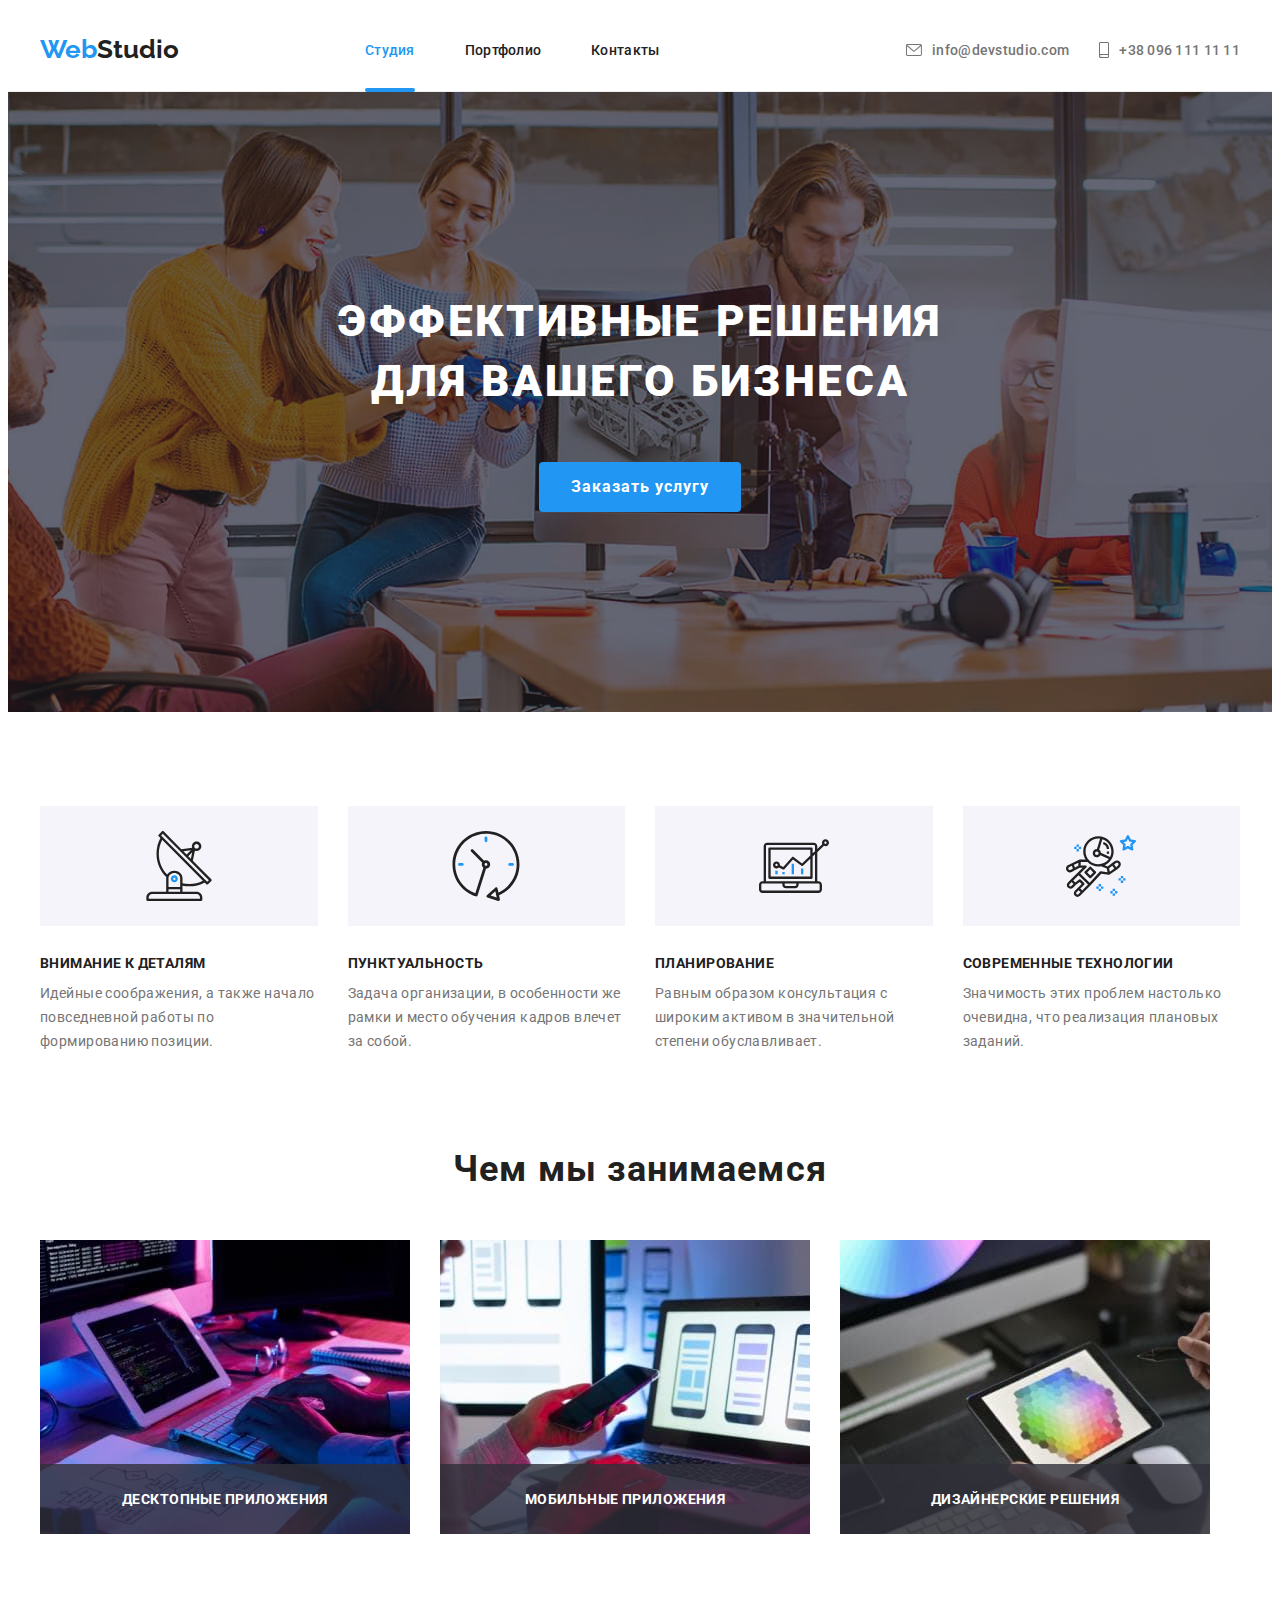
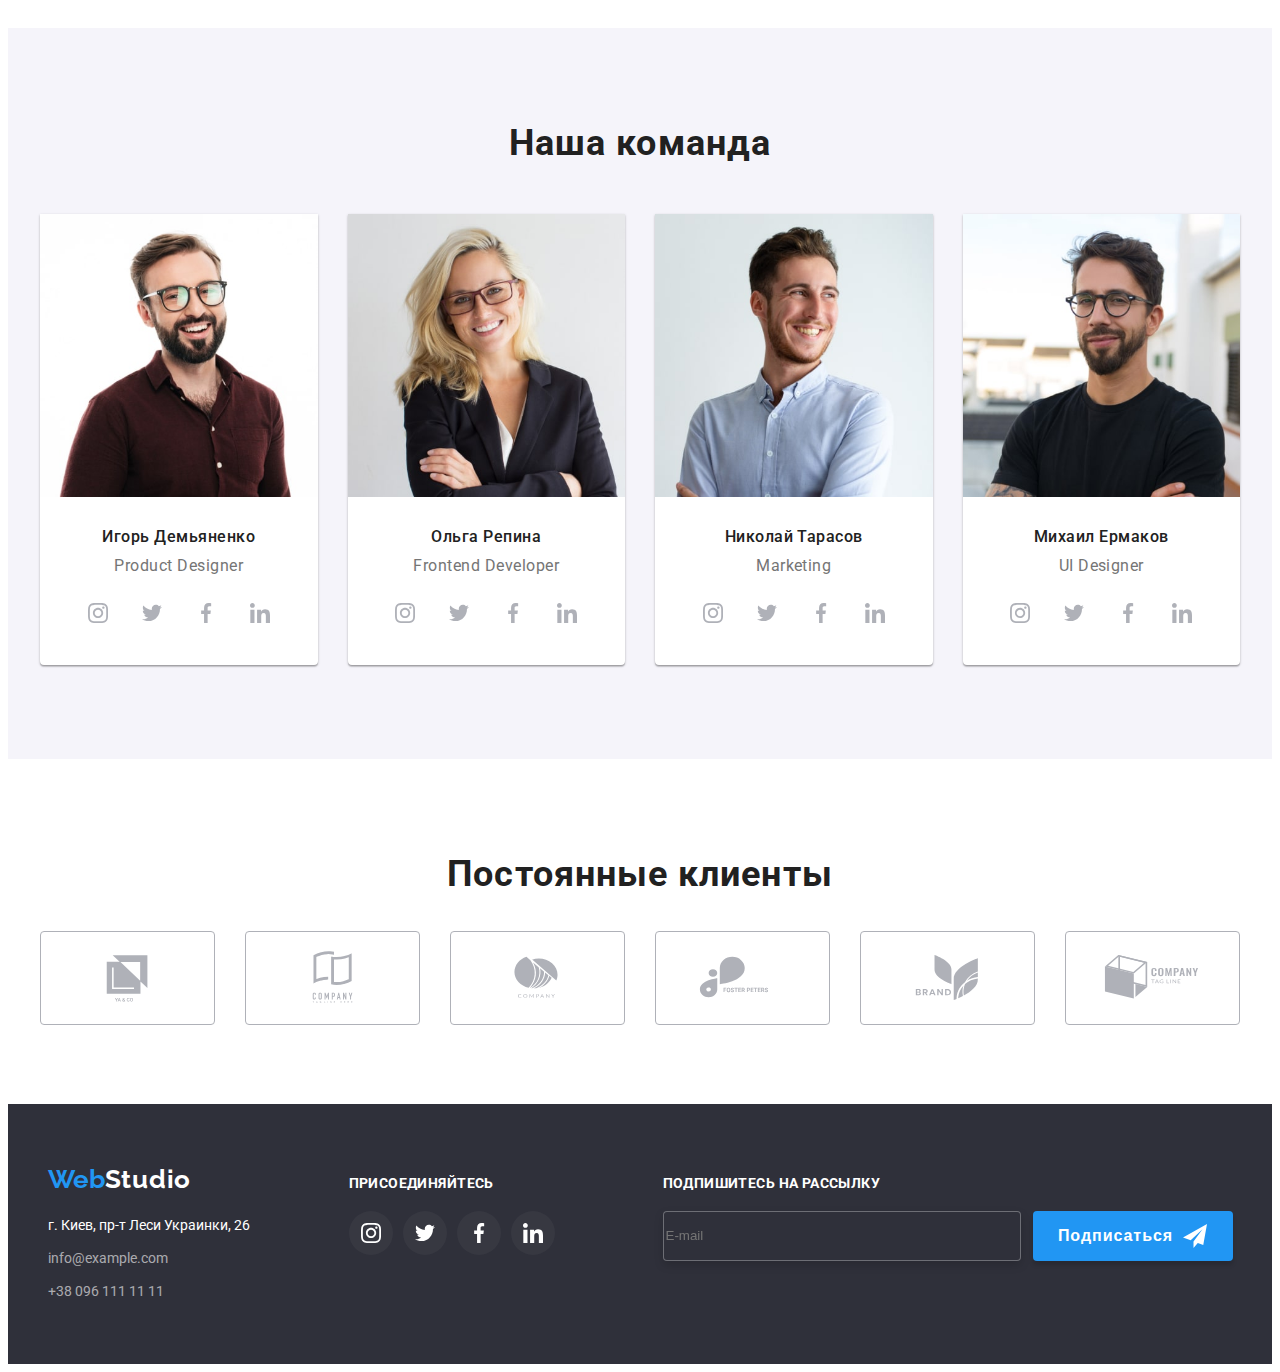
==== commit f4c8e111: "hw-8" ====
--- a/index.html
+++ b/index.html
@@ -356,12 +356,12 @@
       <div class="container">
         <h2 class="section__title"> Постоянные клиенты</h2>
         <ul class="clients">
-          <li class="clients__item"><a class="clients__link" href="rel= "  >
+          <li class="clients__item"><a class="clients__link" href=""  >
               <svg class="clients__icon"  height="60" width="106">
                 <use href="./image/icons.svg#icon-Logo-6"></use>
               </svg>
             </a></li>
-          <li class="clients__item"><a class="clients__link" href="rel= " >
+          <li class="clients__item"><a class="clients__link" href="" >
               <svg class="clients__icon"  height="60" width="106">
                 <use href="./image/icons.svg#icon-Logo"></use>
               </svg>
@@ -495,8 +495,10 @@
           class="modal__textarea"></textarea>
         <div class="modal-checkbox modal-checkbox--margin">
           <input type="checkbox" name="policy" id="checkbox" class="modal-checkbox__input hidden" required>
-          <label for="checkbox" class="modal-checkbox__label">Соглашаюсь с рассылкой и принимаю <a href=""
-              class="modal-checkbox__policy">Условия договора</a></label>
+          <label for="checkbox" class="modal-checkbox__label"> 
+             <span> Соглашаюсь с рассылкой и принимаю 
+             <a href="" class="modal-checkbox__policy">Условия договора</a></span>
+            </label>
         </div>
         <button type="submit" class="modal-checkbox__btn">Отправить</button>
       </form>
--- a/css/main.min.css
+++ b/css/main.min.css
@@ -1 +1 @@
-:root{--primary-text-color: #212121;--title-text-color: #757575;--accent-color: #2196F3;--primary-bg-color:#FFFFFF;--bg-color: #2F303A;--bg-color-item: #EEEEEE;--buttons-bg-color: #F5F4FA;--border-box: #eeeeee;--social-color: #AFB1B8;--icon-bg-color: #ffffff0a;--bg-description: rgba(33, 150, 243, 0.9);--work-box-color: rgba(47, 48, 58, 0.8);--time-distribution: 250ms cubic-bezier(0.4, 0, 0.2, 1);--bg-color-btn: #188CE8;--box-shadow: 0px 4px 4px rgba(0, 0, 0, 0.15)}body{font-family:"Roboto",sans-serif;background-color:var(--primary-bg-color)}p,h1,h2,h3,h4,h5,h6{margin:0}img{display:block;width:100%}ul{margin:0;padding-left:0;list-style:none}li{text-decoration:none}.section__title{font-weight:700;letter-spacing:.03em;color:var(--primary-text-color);margin-top:0;text-align:center}@media screen and (max-width: 1199px){.section__title{font-size:28px;line-height:1.18;margin-bottom:30px;margin-top:0px}}@media screen and (min-width: 1200px){.section__title{font-size:36px;line-height:1.17;margin-bottom:50px}}.section__title.section__title--hidden,.modal-checkbox__input.hidden{position:absolute;width:1px;height:1px;margin:-1px;border:0;padding:0;white-space:nowrap;clip-path:inset(100%);clip:rect(0 0 0 0);overflow:hidden}.hero__title{font-weight:900;letter-spacing:.06em;text-transform:uppercase;color:var(--primary-bg-color);margin:0 auto 30px auto}@media screen and (min-width: 480px){.hero__title{font-size:26px;line-height:1.62;width:360px}}@media screen and (min-width: 1200px){.hero__title{font-size:44px;line-height:1.36;width:696px;margin-bottom:50px}}.features__title{font-weight:700;font-size:14px;line-height:1.14;letter-spacing:.03em;text-transform:uppercase;color:var(--primary-text-color);margin-bottom:10px;align-items:center}@media screen and (max-width: 767px){.features__title{display:flex;justify-content:center}}@media screen and (min-width: 768px){.features__title{text-align:start}}@media screen and (max-width: 1199px){.section{padding-top:60px;padding-bottom:60px}}@media screen and (min-width: 1200px){.section{padding-top:94px;padding-bottom:94px}}.section--no-padding-top{padding-top:0}.section--other-background{background-color:var(--buttons-bg-color)}@media screen and (max-width: 1199px){.section--no-padding-top{display:none}}@media screen and (min-width: 1200px){.section--no-padding-top{padding-top:0}}.social{display:flex;justify-content:center}.social li+li{margin-left:10px}.social__link{display:flex;justify-content:center;width:44px;height:44px;border-radius:50%;align-items:center}.social__link--light{fill:var(--primary-bg-color);background-color:var(--icon-bg-color);transition:background-color var(--time-distribution)}.social__link--light:hover,.social__link--light:focus{background-color:var(--accent-color)}.social__link--dark{fill:var(--social-color);transition:fill var(--time-distribution),background-color var(--time-distribution)}.social__link--dark:hover,.social__link--dark:focus{background-color:#2196f3;fill:var(--primary-bg-color)}@media screen and (max-width: 767px){.social-footer{margin-top:60px;margin-bottom:60px}}.logo{font-family:"Raleway",sans-serif;font-weight:700;font-size:26px;line-height:1.19;color:var(--accent-color);text-decoration:none;cursor:default}@media screen and (max-width: 767px){.logo{display:flex;justify-content:center;align-items:center}}@media screen and (min-width: 768px)and (max-width: 1199px){.logo{font-size:24px;padding-top:26px;padding-bottom:26px}}.logo.logo__header{padding-top:16px;padding-bottom:16px}@media screen and (min-width: 768px)and (max-width: 1199px){.logo.logo__header{padding-top:26px;padding-bottom:26px}}.logo__studio{color:var(--primary-text-color)}.logo.footer__logo{display:block;margin-bottom:20px}.logo-studio--white{font-weight:700;font-size:26px;line-height:1.19;letter-spacing:.03em;color:var(--primary-bg-color)}@media screen and (max-width: 1199px){.logo-studio--white{font-size:24px}}.portfolio-buttons{margin:0 auto 50px;display:flex;flex-wrap:wrap;justify-content:flex-start;margin-bottom:40px}@media screen and (min-width: 768px){.portfolio-buttons{margin-bottom:30px;justify-content:center}}@media screen and (min-width: 1200px){.portfolio-buttons{margin-bottom:50px}}.portfolio-button{background:var(--buttons-bg-color);color:var(--primary-text-color);font-weight:500;font-size:16px;line-height:1.63;letter-spacing:.03em;cursor:pointer;text-align:center;padding:6px 22px;border-radius:4px;border:none;transition:color var(--time-distribution),background-color var(--time-distribution),box-shadow var(--time-distribution)}.portfolio-button:hover,.portfolio-button:focus{color:var(--primary-bg-color);background-color:var(--accent-color);box-shadow:0px 3px 1px rgba(0,0,0,.1),0px 1px 2px rgba(0,0,0,.08),0px 2px 2px rgba(0,0,0,.12)}.button-item{margin-left:8px}@media screen and (max-width: 767px){.button-item:nth-child(-n+3){margin-bottom:15px}}@media screen and (min-width: 768px){.button-item{margin-bottom:0px}}.hero__button{font-family:"Roboto",sans-serif;font-weight:700;font-size:16px;line-height:1.88;align-items:center;text-align:center;letter-spacing:.06em;color:var(--primary-bg-color);background-color:var(--accent-color);border:rgba(0,0,0,0);border-radius:4px;padding:10px 32px;cursor:pointer}.container{padding:0 15px;margin:0 auto}@media screen and (min-width: 480px){.container{width:480px}}@media screen and (min-width: 768px){.container{width:768px}}@media screen and (min-width: 1200px){.container{width:1200px}}.header{background-color:var(--primary-bg-color);border-bottom:1px solid var(--border-box)}@media screen and (max-width: 479px){.header{align-items:center;justify-content:space-between;width:100%;height:60px}}@media screen and (min-width: 480px)and (max-width: 767px){.header{display:flex;justify-content:space-between;width:100%;height:60px}}@media screen and (min-width: 768px){.header{display:flex;align-items:center}}@media screen and (min-width: 1200px){.header{display:flex;align-items:center}}.container.header__container{display:flex;align-items:center}.site-nav{align-items:center;display:flex}@media screen and (max-width: 479px){.site-nav{display:none}}@media screen and (min-width: 480px)and (max-width: 767px){.site-nav{display:none}}@media screen and (min-width: 768px){.site-nav{margin-left:88px}}@media screen and (min-width: 1200px){.site-nav{margin-left:93px}}.site-nav__list,.contacts{display:flex;margin:0}@media screen and (min-width: 768px){.site-nav__list{display:flex}}@media screen and (min-width: 1200px){.site-nav__list{display:flex;margin-left:93px;padding-top:32px;padding-bottom:32px}}.contacts{display:flex}@media screen and (max-width: 479px){.contacts{display:none}}@media screen and (min-width: 480px)and (max-width: 767px){.contacts{display:none}}@media screen and (min-width: 768px)and (max-width: 1199px){.contacts{display:flex;flex-direction:column;margin-left:65px}}@media screen and (min-width: 1200px){.contacts{display:flex;align-items:center;margin-left:auto}}.site-nav__list li+li{margin-left:50px}.site-nav__link{font-family:"Roboto";font-style:normal;font-weight:500;font-size:14px;line-height:1.14;letter-spacing:.02em;color:var(--primary-text-color);text-decoration:none;transition:color var(--time-distribution)}.site-nav__link:hover,.site-nav__link:focus{color:var(--accent-color)}.site-nav__link.site-nav__link--current{position:relative;padding-top:32px;padding-bottom:32px;font-weight:500;font-size:14px;line-height:1.14;letter-spacing:.02em;color:var(--accent-color);text-decoration:none}.site-nav__link.site-nav__link--current::after{content:"";position:absolute;left:0;bottom:-2px;width:100%;height:4px;border-radius:2px;display:block;background-color:var(--accent-color);opacity:1}.contacts__link{font-style:normal;font-weight:500;letter-spacing:.02em;color:var(--title-text-color);text-decoration:none;display:flex;transition:color var(--time-distribution);align-items:center}.contacts__link:hover,.contacts__link:focus{color:var(--accent-color)}.contacts__link:hover .contact__icon,.contacts__link:focus .contact__icon{fill:var(--accent-color)}@media screen and (max-width: 479px){.contacts__link{display:none}}@media screen and (min-width: 768px)and (max-width: 1199px){.contacts__link{font-size:12px;line-height:1.17}}@media screen and (min-width: 1200px){.contacts__link{font-size:14px}}@media screen and (min-width: 768px)and (max-width: 1199px){.contacts__item:not(:first-child){margin-top:10px}}@media screen and (min-width: 1200px){.contacts__item:not(:first-child){margin-left:30px}}.contacts{margin-left:auto}@media screen and (min-width: 320px)and (max-width: 479px){.contacts{display:none}}@media screen and (min-width: 768px)and (max-width: 1199px){.contacts{margin-top:21px;margin-bottom:21px}}.envelope{fill:var(--title-text-color);transition:fill var(--time-distribution)}@media screen and (max-width: 479px){.envelope{display:none}}@media screen and (min-width: 768px)and (max-width: 1199px){.envelope{width:14px;height:10px;margin-right:8px}}@media screen and (min-width: 1200px){.envelope{margin-right:10px;width:16px;height:12px}}.smartphone{fill:var(--title-text-color);transition:fill var(--time-distribution)}@media screen and (max-width: 479px){.smartphone{display:none}}@media screen and (min-width: 768px)and (max-width: 1199px){.smartphone{width:10px;height:14px;margin-right:8px}}@media screen and (min-width: 1200px){.smartphone{margin-right:10px;width:10px;height:16px}}.hero.container{display:flex;padding:0;max-width:100%}.hero{text-align:center;color:var(--primary-bg-color);padding:90px 30px;margin-left:auto;margin-right:auto;background-image:linear-gradient(to right, rgba(47, 48, 58, 0.4), rgba(47, 48, 58, 0.4)),url(../image/hero-mob-min.jpg);background-color:var(--bg-color);background-repeat:no-repeat;background-position:center;background-size:cover}@media(min-device-pixel-ratio: 2),(min-resolution: 192dpi),(min-resolution: 2dppx){.hero{background-image:linear-gradient(to right, rgba(47, 48, 58, 0.4), rgba(47, 48, 58, 0.4)),url(../image/hero-mob-2x.jpg)}}@media screen and (min-width: 480px){.hero{padding:118px 0}}@media screen and (min-width: 768px){.hero{padding:118px 0;background-image:linear-gradient(to right, rgba(47, 48, 58, 0.4), rgba(47, 48, 58, 0.4)),url(../image/hero-tab-min.jpg);background-image:linear-gradient(to right, rgba(47, 48, 58, 0.4), rgba(47, 48, 58, 0.4)),url(../image/hero-tab-2x.jpg)}}@media screen and (min-width: 1200px){.hero{padding-top:200px;padding-bottom:200px;background-image:linear-gradient(to right, rgba(47, 48, 58, 0.4), rgba(47, 48, 58, 0.4)),url(../image/hero-desk.jpg);background-image:linear-gradient(to right, rgba(47, 48, 58, 0.4), rgba(47, 48, 58, 0.4)),url(../image/hero-desk-2x.jpg)}}.features{display:flex;flex-wrap:wrap;padding-left:0}@media screen and (min-width: 480px){.features{display:block}}@media screen and (min-width: 768px){.features{margin:-15px;display:flex;flex-wrap:wrap}}@media screen and (max-width: 767px){.features__item:not(:last-child){margin-bottom:30px}}@media screen and (min-width: 768px){.features__item{width:calc((100% - 60px)/2);margin:15px}}@media screen and (min-width: 1200px){.features__item{width:calc((100% - 120px)/4)}}.features__text{font-weight:400;font-size:14px;line-height:1.71;letter-spacing:.03em;display:flex;color:var(--title-text-color)}.features__box{background-color:var(--buttons-bg-color);display:flex;justify-content:center;align-items:center;width:100%;height:120px;margin-bottom:30px}.work{display:flex}.work__list:not(:first-child){margin-left:30px}.work__box{position:relative}.work__text{position:absolute;bottom:0;width:100%;height:70px;display:flex;justify-content:center;align-items:center;font-weight:700;font-size:14px;line-height:1,14;letter-spacing:.03em;text-transform:uppercase;color:var(--primary-bg-color);background-color:var(--work-box-color)}.team{padding-left:0;margin-top:0}@media screen and (min-width: 480px){.team{display:block}}@media screen and (min-width: 768px){.team{display:flex;flex-wrap:wrap;margin:-15px}}.team__item{background-color:var(--primary-bg-color);box-shadow:0px 1px 3px rgba(0,0,0,.2),0px 1px 1px rgba(0,0,0,.1411764706),0px 2px 1px rgba(0,0,0,.1215686275);border-radius:0px 0px 4px 4px}@media screen and (max-width: 767px){.team__item:not(:last-child){margin-bottom:30px}}@media screen and (min-width: 768px){.team__item{margin:15px;width:calc(50% - 30px)}}@media screen and (min-width: 1200px){.team__item{width:calc(25% - 30px)}}.team__box{padding-top:30px;padding-bottom:30px}.team__title{font-weight:500;font-size:16px;line-height:1.19;letter-spacing:.03em;color:var(--primary-text-color);margin-bottom:10px;margin-top:0;text-align:center}.team__text{font-weight:400;font-size:16px;line-height:1.19;letter-spacing:.03em;color:var(--title-text-color);text-align:center;margin-bottom:16px}.clients{display:flex;flex-wrap:wrap;justify-content:center;text-align:center}@media screen and (max-width: 767px){.clients__item{width:calc((100% - 60px)/2)}.clients__item:nth-last-of-type(n + 3){margin-bottom:30px}.clients__item:nth-child(2n+1){margin-right:30px}}@media screen and (min-width: 768px)and (max-width: 1199px){.clients__item{width:calc((100% - 90px)/3);margin-right:30px}.clients__item:nth-child(3n){margin-right:-30px}.clients__item:nth-child(-n+3){margin-bottom:30px}}@media screen and (min-width: 1200px){.clients__item{width:calc((100% - 180px)/6)}.clients__item:not(:last-child){margin-right:30px}}.clients__link{display:flex;justify-content:center;align-items:center;height:92px;border:1px solid var(--social-color);border-radius:4px;fill:var(--social-color);transition:fill var(--time-distribution),border var(--time-distribution)}.clients__link:hover,.clients__link:focus{border:1px solid var(--accent-color);fill:var(--accent-color)}.footer{background:var(--bg-color);padding-top:60px;padding-bottom:60px}@media screen and (min-width: 768px){.footer__box{margin-right:165px}}@media screen and (min-width: 1200px){.footer__box{text-align:start;margin-right:70px;margin-left:auto}}.footer__container.container{text-align:center}@media screen and (min-width: 768px){.footer__container.container{display:flex;justify-content:space-around;flex-wrap:wrap;flex-direction:row;text-align:center}}@media screen and (min-width: 1200px){.footer__container.container{display:flex;align-items:baseline;text-align:start}}.adress__location{font-style:normal;font-size:14px;line-height:1.71;color:var(--primary-bg-color);text-decoration:none;cursor:default;transition:color var(--time-distribution)}.adress__location:hover,.adress__location:focus{color:var(--accent-color)}.adress{padding-left:0}@media screen and (min-width: 1200px){.adress{min-width:231px}}.adress li+li{margin-top:9px}.adress__link{font-style:normal;font-size:14px;line-height:1.71;color:rgba(255,255,255,.6);text-decoration:none;cursor:default;transition:color var(--time-distribution)}.adress__link:hover,.adress__link:focus{color:var(--accent-color)}.footer__title{font-family:"Roboto";font-style:normal;font-weight:700;font-size:14px;line-height:16px;letter-spacing:.03em;text-transform:uppercase;color:var(--primary-bg-color);margin-bottom:20px}@media screen and (min-width: 1200px){.footer__title{text-align:start}}.subscribe__input{height:50px;outline:none;border:1px solid rgba(255,255,255,.3);box-sizing:border-box;filter:drop-shadow(0px 4px 4px rgba(0, 0, 0, 0.15));border-radius:4px;background:var(--bg-color);color:var(--primary-bg-color);width:100%;margin-bottom:20px}@media screen and (min-width: 1200px){.subscribe__input{display:flex;width:358px}}.subscribe__btn{display:inline-flex;align-items:center;justify-content:center;text-align:center;width:200px;height:50px;background-color:var(--accent-color);box-shadow:var(--box-shadow);border:rgba(0,0,0,0);border-radius:4px;font-weight:700;font-size:16px;line-height:1.88;letter-spacing:.06em;color:var(--primary-bg-color);cursor:pointer}@media screen and (min-width: 1200px){.subscribe__btn{margin-left:12px}}.subscribe__icon{margin-left:10px}.subscribe-field{max-width:450px}@media screen and (min-width: 1200px){.subscribe-field{display:inline-flex;min-width:570px}}.footer-form{align-items:flex-start}@media screen and (min-width: 768px){.footer-top{display:flex;justify-content:space-around;align-items:baseline;margin-bottom:60px}}@media screen and (min-width: 1200px){.footer-top{display:flex;align-items:baseline;margin-bottom:0;margin-right:93px}}.backdrop{position:fixed;top:0;left:0;width:100%;height:100%;background-color:rgba(0,0,0,.2);transition:opacity 250ms,visibility 250ms}.backdrop.is-hidden{opacity:0;visibility:hidden;pointer-events:none}.backdrop.is-hidden.modal{transform:scale(0.5)}.modal{position:absolute;top:50%;left:50%;transform:translate(-50%, -50%);width:100%;height:100%;background-color:var(--primary-bg-color);padding:40px}@media screen and (max-width: 1199px){.modal{height:609px;max-width:450px}}@media screen and (min-width: 1200px){.modal{height:581px;width:528px}}.modal__button{position:absolute;right:8px;top:8px;width:30px;height:30px;border-radius:50%;display:flex;justify-content:center;align-items:center;border:1px solid rgba(0,0,0,.1);background-color:var(--primary-bg-color);cursor:pointer}.modal__title{font-weight:700;font-size:20px;text-align:center;letter-spacing:.03em;margin-bottom:12px}@media screen and (min-width: 320px)and (max-width: 1199px){.modal__title{line-height:1.5}}@media screen and (min-width: 1200px){.modal__title{line-height:1.15}}.modal-box__input{width:100%;height:40px;border:1px solid rgba(33,33,33,.2);box-sizing:border-box;border-radius:4px;padding-left:42px;color:var(--primary-text-color);transition:border var(--time-distribution)}.modal-box__input:focus{outline:none;border:1px solid var(--accent-color)}.modal-box__input:focus~.modal__svg{fill:var(--accent-color)}.modal-box{position:relative;margin-bottom:10px}.modal__label{display:block;font-weight:400;font-size:12px;line-height:1.17;letter-spacing:.01em;color:var(--title-text-color);margin-bottom:4px}.modal__svg{position:absolute;left:12px;top:11px;fill:var(--primary-text-color)}.modal__textarea{width:100%;height:120px;border:1px solid rgba(33,33,33,.2);box-sizing:border-box;border-radius:4px;padding:12px 16px;margin-bottom:20px;font-weight:400;font-size:14px;line-height:16px;letter-spacing:.01em;resize:none}.modal__textarea:focus{outline:none;border:1px solid var(--accent-color)}.modal-checkbox__label{font-weight:400;letter-spacing:.03em;color:var(--title-text-color);display:flex;justify-content:center;align-items:center}.modal-checkbox__label::before{content:"";width:16px;height:15px;border:2px solid #000;border-radius:3px;margin-right:7px}@media screen and (min-width: 320px)and (max-width: 1199px){.modal-checkbox__label{font-size:12px;line-height:1.17}}@media screen and (min-width: 1200px){.modal-checkbox__label{font-size:14px;line-height:2}}.modal-checkbox__input:checked+.modal-checkbox__label::before{background-color:var(--accent-color);border:none;background-image:url(../image/check.svg);background-repeat:no-repeat;background-position:center}.modal-checkbox__policy{margin-left:5px;cursor:default}.modal-checkbox__btn{display:block;margin-left:auto;margin-right:auto;margin-top:30px;bottom:40px;width:200px;height:50px;background-color:var(--bg-color-btn);box-shadow:var(--box-shadow);border:rgba(0,0,0,0);border-radius:4px;font-weight:700;font-size:16px;line-height:1.88;letter-spacing:.06em;color:var(--primary-bg-color);transition:var(--time-distribution);cursor:pointer}.modal-checkbox--margin{margin-bottom:30px}.mob-menu-btn{display:block;margin-left:auto;margin-right:15px;border:none;background-color:rgba(0,0,0,0)}@media screen and (min-width: 768px){.mob-menu-btn{display:none}}.mob-menu-close-btn{position:absolute;top:15px;right:15px;display:flex;border:none;background-color:rgba(0,0,0,0)}.mob-menu-close-btn:hover,.mob-menu-close-btn:focus{fill:#2196f3}.mob-menu{position:fixed;z-index:1;top:0;left:0;background-color:var(--primary-bg-color);width:100vw;height:100vh;padding-top:48px;padding-bottom:48px;padding-left:40px;padding-right:48px}.mob-menu .container{display:flex;flex-direction:column;height:100%;justify-content:space-between}.mob-menu.is-hidden{opacity:0;visibility:hidden;pointer-events:none}.menu-list{list-style:none}.menu-list:hover,.menu-list:focus{fill:#2196f3}.menu-link{font-weight:500;font-size:40px;line-height:1.18;letter-spacing:.02em;color:#212121;text-decoration:none}.menu-link:hover,.menu-link:focus{color:var(--accent-color)}.menu-link--current{color:var(--accent-color)}.menu-item:not(:last-child){margin-bottom:32px}.mob-contacts__link{font-weight:500;font-size:24px;line-height:28px;letter-spacing:.02em;color:#757575;text-decoration:none}.mob-contacts__link:hover,.mob-contacts__link:focus{color:var(--accent-color)}.mob-contacts__link.mob-contacts__link--phone{font-weight:500;font-size:34px;line-height:1.77;letter-spacing:.02em;color:#757575}.mob-contacts__link.mob-contacts__link--phone:hover,.mob-contacts__link.mob-contacts__link--phone:focus{color:var(--accent-color)}.mob-contacts{margin-bottom:64px}.mob-contacts__item:not(:last-child){margin-bottom:32px}.mob-soc__item{display:inline-flex}.mob-soc__item:not(:first-child){margin-left:10px}.mob-soc__item:not(:last-child){border-right:1px solid rgba(33,33,33,.2);padding-right:10px}.mob-soc{display:flex}.mob-soc__link{display:flex;font-weight:500;font-size:18px;line-height:1.22;letter-spacing:.02em;text-decoration:none;color:#2196f3}.line{height:22px;border:1px solid rgba(33,33,33,.2)}.no-scroll{overflow:hidden}@media screen and (min-width: 768px){.portfolio{display:flex;flex-wrap:wrap;margin:-15px}}.portfolio__link{text-decoration:none;cursor:pointer}@media screen and (min-width: 768px){.portfolio__link{display:flex;flex-direction:column;height:100%}}@media screen and (max-width: 767px){.portfolio__item:not(:last-child){margin-bottom:30px}}@media screen and (min-width: 768px){.portfolio__item{width:calc((100% - 60px)/2);margin:15px}}@media screen and (min-width: 1200px){.portfolio__item{display:flex;flex-wrap:wrap;width:calc((100% - 90px)/3)}}.project{padding:20px 24px;border-bottom:1px solid var(--border-box);border-right:1px solid var(--border-box);border-left:1px solid var(--border-box);flex-grow:1}.project__title{font-weight:700;font-size:18px;line-height:2;letter-spacing:.06em;color:var(--primary-text-color);margin-bottom:4px}.project__text{font-weight:400;font-size:16px;line-height:1.88;letter-spacing:.03em;color:var(--title-text-color)}.portfolio__item{transition:box-shadow var(--time-distribution)}.portfolio__item:hover{box-shadow:0px 1px 1px rgba(0,0,0,.12),0px 4px 4px rgba(0,0,0,.06),1px 4px 6px rgba(0,0,0,.16)}.description{position:relative;overflow:hidden}.description::before{content:"";position:absolute;width:100%;height:100%;transform:translateY(100%);transition:transform var(--time-distribution);background-color:var(--bg-description)}.portfolio__link:hover .description::before,.portfolio__link:focus .description::before{transform:translateY(0)}.description__text{position:absolute;top:50%;left:50%;transform:translate(-50%, 100%);transition:transform var(--time-distribution);width:322px;font-size:18px;line-height:1.56em;color:var(--primary-bg-color)}@media screen and (min-width: 768px){.description__text{width:306px}}.portfolio__link:hover .description__text,.portfolio__link:focus .description__text{transform:translate(-50%, -50%)}/*# sourceMappingURL=main.min.css.map */+:root{--primary-text-color: #212121;--title-text-color: #757575;--accent-color: #2196F3;--primary-bg-color:#FFFFFF;--bg-color: #2F303A;--bg-color-item: #EEEEEE;--buttons-bg-color: #F5F4FA;--border-box: #eeeeee;--social-color: #AFB1B8;--icon-bg-color: #ffffff0a;--bg-description: rgba(33, 150, 243, 0.9);--work-box-color: rgba(47, 48, 58, 0.8);--time-distribution: 250ms cubic-bezier(0.4, 0, 0.2, 1);--bg-color-btn: #188CE8;--box-shadow: 0px 4px 4px rgba(0, 0, 0, 0.15)}body{font-family:"Roboto",sans-serif;background-color:var(--primary-bg-color)}p,h1,h2,h3,h4,h5,h6{margin:0}img{display:block;width:100%}ul{margin:0;padding-left:0;list-style:none}li{text-decoration:none}.section__title{font-weight:700;letter-spacing:.03em;color:var(--primary-text-color);margin-top:0;text-align:center}@media screen and (max-width: 1199px){.section__title{font-size:28px;line-height:1.18;margin-bottom:30px;margin-top:0px}}@media screen and (min-width: 1200px){.section__title{font-size:36px;line-height:1.17;margin-bottom:50px}}.section__title.section__title--hidden,.modal-checkbox__input.hidden{position:absolute;width:1px;height:1px;margin:-1px;border:0;padding:0;white-space:nowrap;clip-path:inset(100%);clip:rect(0 0 0 0);overflow:hidden}.hero__title{font-weight:900;letter-spacing:.06em;text-transform:uppercase;color:var(--primary-bg-color);margin:0 auto 30px auto}@media screen and (min-width: 480px){.hero__title{font-size:26px;line-height:1.62;width:360px}}@media screen and (min-width: 1200px){.hero__title{font-size:44px;line-height:1.36;width:696px;margin-bottom:50px}}.features__title{font-weight:700;font-size:14px;line-height:1.14;letter-spacing:.03em;text-transform:uppercase;color:var(--primary-text-color);margin-bottom:10px;align-items:center}@media screen and (max-width: 767px){.features__title{display:flex;justify-content:center}}@media screen and (min-width: 768px){.features__title{text-align:start}}@media screen and (max-width: 1199px){.section{padding-top:60px;padding-bottom:60px}}@media screen and (min-width: 1200px){.section{padding-top:94px;padding-bottom:94px}}.section--no-padding-top{padding-top:0}.section--other-background{background-color:var(--buttons-bg-color)}@media screen and (max-width: 1199px){.section--no-padding-top{display:none}}@media screen and (min-width: 1200px){.section--no-padding-top{padding-top:0}}.social{display:flex;justify-content:center}.social li+li{margin-left:10px}.social__link{display:flex;justify-content:center;width:44px;height:44px;border-radius:50%;align-items:center}.social__link--light{fill:var(--primary-bg-color);background-color:var(--icon-bg-color);transition:background-color var(--time-distribution)}.social__link--light:hover,.social__link--light:focus{background-color:var(--accent-color)}.social__link--dark{fill:var(--social-color);transition:fill var(--time-distribution),background-color var(--time-distribution)}.social__link--dark:hover,.social__link--dark:focus{background-color:#2196f3;fill:var(--primary-bg-color)}@media screen and (max-width: 767px){.social-footer{margin-top:60px;margin-bottom:60px}}.logo{font-family:"Raleway",sans-serif;font-weight:700;font-size:26px;line-height:1.19;color:var(--accent-color);text-decoration:none;cursor:default}@media screen and (max-width: 767px){.logo{display:flex;justify-content:center;align-items:center}}.logo.logo__header{display:block;padding-top:16px;padding-bottom:16px}@media screen and (min-width: 768px)and (max-width: 1199px){.logo.logo__header{padding-top:26px;padding-bottom:26px}}.logo__studio{color:var(--primary-text-color)}.logo.footer__logo{display:block;margin-bottom:20px}.logo-studio--white{font-weight:700;font-size:26px;line-height:1.19;letter-spacing:.03em;color:var(--primary-bg-color)}@media screen and (max-width: 1199px){.logo-studio--white{font-size:24px}}.portfolio-buttons{margin:0 auto 50px;display:flex;flex-wrap:wrap;justify-content:flex-start;margin-bottom:40px}@media screen and (min-width: 768px){.portfolio-buttons{margin-bottom:30px;justify-content:center}}@media screen and (min-width: 1200px){.portfolio-buttons{margin-bottom:50px}}.portfolio-button{background:var(--buttons-bg-color);color:var(--primary-text-color);font-weight:500;font-size:16px;line-height:1.63;letter-spacing:.03em;cursor:pointer;text-align:center;padding:6px 22px;border-radius:4px;border:none;transition:color var(--time-distribution),background-color var(--time-distribution),box-shadow var(--time-distribution)}.portfolio-button:hover,.portfolio-button:focus{color:var(--primary-bg-color);background-color:var(--accent-color);box-shadow:0px 3px 1px rgba(0,0,0,.1),0px 1px 2px rgba(0,0,0,.08),0px 2px 2px rgba(0,0,0,.12)}.button-item{margin-left:8px}@media screen and (max-width: 767px){.button-item:nth-child(-n+3){margin-bottom:15px}}@media screen and (min-width: 768px){.button-item{margin-bottom:0px}}.hero__button{font-family:"Roboto",sans-serif;font-weight:700;font-size:16px;line-height:1.88;align-items:center;text-align:center;letter-spacing:.06em;color:var(--primary-bg-color);background-color:var(--accent-color);border:rgba(0,0,0,0);border-radius:4px;padding:10px 32px;cursor:pointer}.container{padding:0 15px;margin:0 auto}@media screen and (min-width: 480px){.container{width:480px}}@media screen and (min-width: 768px){.container{width:768px}}@media screen and (min-width: 1200px){.container{width:1200px}}.header{background-color:var(--primary-bg-color);border-bottom:1px solid var(--border-box)}@media screen and (max-width: 767px){.header{display:flex;justify-content:space-between;width:100%;height:60px}}@media screen and (min-width: 768px){.header{display:flex;align-items:center}}@media screen and (min-width: 1200px){.header{display:flex;align-items:center}}.container.header__container{display:flex;align-items:center}.site-nav{align-items:center;display:flex}@media screen and (max-width: 767px){.site-nav{display:none}}@media screen and (min-width: 768px){.site-nav{margin-left:88px}}@media screen and (min-width: 1200px){.site-nav{margin-left:93px}}.site-nav__list,.contacts{display:flex;margin:0}@media screen and (min-width: 768px){.site-nav__list{display:flex}}@media screen and (min-width: 1200px){.site-nav__list{display:flex;margin-left:93px;padding-top:32px;padding-bottom:32px}}.contacts{display:flex}@media screen and (max-width: 767px){.contacts{display:none}}@media screen and (min-width: 768px)and (max-width: 1199px){.contacts{display:flex;flex-direction:column;margin-left:65px}}@media screen and (min-width: 1200px){.contacts{display:flex;align-items:center;margin-left:auto}}.site-nav__list li+li{margin-left:50px}.site-nav__link{font-family:"Roboto";font-style:normal;font-weight:500;font-size:14px;line-height:1.14;letter-spacing:.02em;color:var(--primary-text-color);text-decoration:none;transition:color var(--time-distribution)}.site-nav__link:hover,.site-nav__link:focus{color:var(--accent-color)}.site-nav__link.site-nav__link--current{position:relative;padding-top:32px;padding-bottom:32px;font-weight:500;font-size:14px;line-height:1.14;letter-spacing:.02em;color:var(--accent-color);text-decoration:none}.site-nav__link.site-nav__link--current::after{content:"";position:absolute;left:0;bottom:-2px;width:100%;height:4px;border-radius:2px;display:block;background-color:var(--accent-color);opacity:1}.contacts__link{font-style:normal;font-weight:500;letter-spacing:.02em;color:var(--title-text-color);text-decoration:none;display:flex;transition:color var(--time-distribution);align-items:center}.contacts__link:hover,.contacts__link:focus{color:var(--accent-color)}.contacts__link:hover .contact__icon,.contacts__link:focus .contact__icon{fill:var(--accent-color)}@media screen and (max-width: 479px){.contacts__link{display:none}}@media screen and (min-width: 768px)and (max-width: 1199px){.contacts__link{font-size:12px;line-height:1.17}}@media screen and (min-width: 1200px){.contacts__link{font-size:14px}}@media screen and (min-width: 768px)and (max-width: 1199px){.contacts__item:not(:first-child){margin-top:10px}}@media screen and (min-width: 1200px){.contacts__item:not(:first-child){margin-left:30px}}.contacts{margin-left:auto}@media screen and (max-width: 767px){.contacts{display:none}}@media screen and (min-width: 768px)and (max-width: 1199px){.contacts{margin-top:21px;margin-bottom:21px}}.envelope{fill:var(--title-text-color);transition:fill var(--time-distribution)}@media screen and (max-width: 767px){.envelope{display:none}}@media screen and (min-width: 768px)and (max-width: 1199px){.envelope{width:14px;height:10px;margin-right:8px}}@media screen and (min-width: 1200px){.envelope{margin-right:10px;width:16px;height:12px}}.smartphone{fill:var(--title-text-color);transition:fill var(--time-distribution)}@media screen and (max-width: 767px){.smartphone{display:none}}@media screen and (min-width: 768px)and (max-width: 1199px){.smartphone{width:10px;height:14px;margin-right:8px}}@media screen and (min-width: 1200px){.smartphone{margin-right:10px;width:10px;height:16px}}.hero.container{display:flex;padding:0;max-width:100%}.hero{text-align:center;color:var(--primary-bg-color);padding:90px 30px;margin-left:auto;margin-right:auto;background-image:linear-gradient(to right, rgba(47, 48, 58, 0.4), rgba(47, 48, 58, 0.4)),url(../image/hero-mob-min.jpg);background-color:var(--bg-color);background-repeat:no-repeat;background-position:center;background-size:cover}@media(min-device-pixel-ratio: 2),(min-resolution: 192dpi),(min-resolution: 2dppx){.hero{background-image:linear-gradient(to right, rgba(47, 48, 58, 0.4), rgba(47, 48, 58, 0.4)),url(../image/hero-mob-2x.jpg)}}@media screen and (min-width: 480px){.hero{padding:118px 0}}@media screen and (min-width: 768px){.hero{padding:118px 0;background-image:linear-gradient(to right, rgba(47, 48, 58, 0.4), rgba(47, 48, 58, 0.4)),url(../image/hero-tab-min.jpg);background-image:linear-gradient(to right, rgba(47, 48, 58, 0.4), rgba(47, 48, 58, 0.4)),url(../image/hero-tab-2x.jpg)}}@media screen and (min-width: 1200px){.hero{padding-top:200px;padding-bottom:200px;background-image:linear-gradient(to right, rgba(47, 48, 58, 0.4), rgba(47, 48, 58, 0.4)),url(../image/hero-desk.jpg);background-image:linear-gradient(to right, rgba(47, 48, 58, 0.4), rgba(47, 48, 58, 0.4)),url(../image/hero-desk-2x.jpg)}}.features{display:flex;flex-wrap:wrap;padding-left:0}@media screen and (min-width: 480px){.features{display:block}}@media screen and (min-width: 768px){.features{margin:-15px;display:flex;flex-wrap:wrap}}@media screen and (max-width: 767px){.features__item:not(:last-child){margin-bottom:30px}}@media screen and (min-width: 768px){.features__item{width:calc((100% - 60px)/2);margin:15px}}@media screen and (min-width: 1200px){.features__item{width:calc((100% - 120px)/4)}}.features__text{font-weight:400;font-size:14px;line-height:1.71;letter-spacing:.03em;display:flex;color:var(--title-text-color)}.features__box{background-color:var(--buttons-bg-color);display:flex;justify-content:center;align-items:center;width:100%;height:120px;margin-bottom:30px}.work{display:flex}.work__list:not(:first-child){margin-left:30px}.work__box{position:relative}.work__text{position:absolute;bottom:0;width:100%;height:70px;display:flex;justify-content:center;align-items:center;font-weight:700;font-size:14px;line-height:1,14;letter-spacing:.03em;text-transform:uppercase;color:var(--primary-bg-color);background-color:var(--work-box-color)}.team{padding-left:0;margin-top:0}@media screen and (min-width: 480px){.team{display:block}}@media screen and (min-width: 768px){.team{display:flex;flex-wrap:wrap;margin:-15px}}.team__item{background-color:var(--primary-bg-color);box-shadow:0px 1px 3px rgba(0,0,0,.2),0px 1px 1px rgba(0,0,0,.1411764706),0px 2px 1px rgba(0,0,0,.1215686275);border-radius:0px 0px 4px 4px}@media screen and (max-width: 767px){.team__item:not(:last-child){margin-bottom:30px}}@media screen and (min-width: 768px){.team__item{margin:15px;width:calc(50% - 30px)}}@media screen and (min-width: 1200px){.team__item{width:calc(25% - 30px)}}.team__box{padding-top:30px;padding-bottom:30px}.team__title{font-weight:500;font-size:16px;line-height:1.19;letter-spacing:.03em;color:var(--primary-text-color);margin-bottom:10px;margin-top:0;text-align:center}.team__text{font-weight:400;font-size:16px;line-height:1.19;letter-spacing:.03em;color:var(--title-text-color);text-align:center;margin-bottom:16px}.clients{display:flex;flex-wrap:wrap;justify-content:center;margin:-15px}@media screen and (max-width: 767px){.clients__item{width:calc((100% - 60px)/2);margin:15px}}@media screen and (min-width: 768px)and (max-width: 1199px){.clients__item{width:calc((100% - 90px)/3);margin:15px}}@media screen and (min-width: 1200px){.clients__item{width:calc((100% - 180px)/6)}.clients__item:not(:last-child){margin-right:30px}}.clients__link{display:flex;justify-content:center;align-items:center;height:92px;border:1px solid var(--social-color);border-radius:4px;fill:var(--social-color);transition:fill var(--time-distribution),border var(--time-distribution)}.clients__link:hover,.clients__link:focus{border:1px solid var(--accent-color);fill:var(--accent-color)}.footer{background:var(--bg-color);padding-top:60px;padding-bottom:60px}@media screen and (min-width: 768px){.footer__box{margin-right:165px}}@media screen and (min-width: 1200px){.footer__box{text-align:start;margin-right:70px;margin-left:auto}}.footer__container.container{text-align:center}@media screen and (min-width: 768px){.footer__container.container{display:flex;justify-content:space-around;flex-wrap:wrap}}@media screen and (min-width: 1200px){.footer__container.container{display:flex;align-items:baseline;text-align:start}}.adress__location{font-style:normal;font-size:14px;line-height:1.71;color:var(--primary-bg-color);text-decoration:none;cursor:default;transition:color var(--time-distribution)}.adress__location:hover,.adress__location:focus{color:var(--accent-color)}.adress{padding-left:0}@media screen and (min-width: 1200px){.adress{min-width:231px}}.adress li+li{margin-top:9px}.adress__link{font-style:normal;font-size:14px;line-height:1.71;color:rgba(255,255,255,.6);text-decoration:none;cursor:default;transition:color var(--time-distribution)}.adress__link:hover,.adress__link:focus{color:var(--accent-color)}.footer__title{font-family:"Roboto";font-style:normal;font-weight:700;font-size:14px;line-height:16px;letter-spacing:.03em;text-transform:uppercase;color:var(--primary-bg-color);margin-bottom:20px}@media screen and (min-width: 1200px){.footer__title{text-align:start}}.subscribe__input{height:50px;outline:none;border:1px solid rgba(255,255,255,.3);box-sizing:border-box;filter:drop-shadow(0px 4px 4px rgba(0, 0, 0, 0.15));border-radius:4px;background:var(--bg-color);color:var(--primary-bg-color);width:100%;margin-bottom:20px}@media screen and (min-width: 1200px){.subscribe__input{display:flex;width:358px}}.subscribe__btn{display:inline-flex;align-items:center;justify-content:center;text-align:center;width:200px;height:50px;background-color:var(--accent-color);box-shadow:var(--box-shadow);border:rgba(0,0,0,0);border-radius:4px;font-weight:700;font-size:16px;line-height:1.88;letter-spacing:.06em;color:var(--primary-bg-color);cursor:pointer}@media screen and (min-width: 1200px){.subscribe__btn{margin-left:12px}}.subscribe__icon{margin-left:10px}.subscribe-field{max-width:450px}@media screen and (min-width: 1200px){.subscribe-field{display:inline-flex;min-width:570px}}.footer-form{align-items:flex-start}@media screen and (min-width: 768px){.footer-top{display:flex;justify-content:space-around;align-items:baseline;margin-bottom:60px}}@media screen and (min-width: 1200px){.footer-top{display:flex;align-items:baseline;margin-bottom:0;margin-right:93px}}.backdrop{position:fixed;top:0;left:0;width:100%;height:100%;background-color:rgba(0,0,0,.2);transition:opacity 250ms,visibility 250ms}.backdrop.is-hidden{opacity:0;visibility:hidden;pointer-events:none}.backdrop.is-hidden.modal{transform:scale(0.5)}.modal{position:absolute;top:50%;left:50%;transform:translate(-50%, -50%);background-color:var(--primary-bg-color);padding:40px}@media screen and (max-width: 1199px){.modal{height:609px;max-width:450px}}@media screen and (min-width: 1200px){.modal{height:581px;width:528px}}.modal__button{position:absolute;right:8px;top:8px;width:30px;height:30px;border-radius:50%;display:flex;justify-content:center;align-items:center;border:1px solid rgba(0,0,0,.1);background-color:var(--primary-bg-color);cursor:pointer}.modal__title{font-weight:700;font-size:20px;text-align:center;letter-spacing:.03em;margin-bottom:12px}@media screen and (max-width: 1199px){.modal__title{line-height:1.5}}@media screen and (min-width: 1200px){.modal__title{line-height:1.15}}.modal-box__input{width:100%;height:40px;border:1px solid rgba(33,33,33,.2);box-sizing:border-box;border-radius:4px;padding-left:42px;color:var(--primary-text-color);transition:border var(--time-distribution)}.modal-box__input:focus{outline:none;border:1px solid var(--accent-color)}.modal-box__input:focus~.modal__svg{fill:var(--accent-color)}.modal-box{position:relative;margin-bottom:10px}.modal__label{display:block;font-weight:400;font-size:12px;line-height:1.17;letter-spacing:.01em;color:var(--title-text-color);margin-bottom:4px}.modal__svg{position:absolute;left:12px;top:11px;fill:var(--primary-text-color)}.modal__textarea{width:100%;height:120px;border:1px solid rgba(33,33,33,.2);box-sizing:border-box;border-radius:4px;padding:12px 16px;margin-bottom:20px;font-weight:400;font-size:14px;line-height:16px;letter-spacing:.01em;resize:none}.modal__textarea:focus{outline:none;border:1px solid var(--accent-color)}.modal-checkbox__label{font-weight:400;letter-spacing:.03em;color:var(--title-text-color);display:flex;justify-content:center;align-items:center}.modal-checkbox__label::before{content:"";width:16px;height:15px;border:2px solid #000;border-radius:3px;margin-right:7px}@media screen and (min-width: 320px)and (max-width: 1199px){.modal-checkbox__label{font-size:12px;line-height:1.17}}@media screen and (min-width: 1200px){.modal-checkbox__label{font-size:14px;line-height:2}}.modal-checkbox__input:checked+.modal-checkbox__label::before{background-color:var(--accent-color);border:none;background-image:url(../image/check.svg);background-repeat:no-repeat;background-position:center}.modal-checkbox__policy{margin-left:5px;cursor:default}.modal-checkbox__btn{display:block;margin-left:auto;margin-right:auto;margin-top:30px;bottom:40px;width:200px;height:50px;background-color:var(--bg-color-btn);box-shadow:var(--box-shadow);border:rgba(0,0,0,0);border-radius:4px;font-weight:700;font-size:16px;line-height:1.88;letter-spacing:.06em;color:var(--primary-bg-color);transition:var(--time-distribution);cursor:pointer}.mob-menu-btn{position:absolute;top:10px;right:10px;display:flex;border:none;background-color:rgba(0,0,0,0)}@media screen and (min-width: 768px){.mob-menu-btn{display:none}}.mob-menu-close-btn{position:absolute;top:15px;right:15px;display:flex;border:none;background-color:rgba(0,0,0,0)}.mob-menu-close-btn:hover,.mob-menu-close-btn:focus{fill:#2196f3}.mob-menu{position:fixed;z-index:1;top:0;left:0;background-color:var(--primary-bg-color);width:100vw;height:100vh;padding-top:48px;padding-bottom:48px;padding-left:40px;padding-right:48px}.mob-menu .container{display:flex;flex-direction:column;height:100%;justify-content:space-between}.mob-menu.is-hidden{opacity:0;visibility:hidden;pointer-events:none}.menu-list{list-style:none}.menu-list:hover,.menu-list:focus{fill:#2196f3}.menu-link{font-weight:500;font-size:40px;line-height:1.18;letter-spacing:.02em;color:#212121;text-decoration:none}.menu-link:hover,.menu-link:focus{color:var(--accent-color)}.menu-link--current{color:var(--accent-color)}.menu-item:not(:last-child){margin-bottom:32px}.mob-contacts__link{font-weight:500;font-size:24px;line-height:28px;letter-spacing:.02em;color:#757575;text-decoration:none}.mob-contacts__link:hover,.mob-contacts__link:focus{color:var(--accent-color)}.mob-contacts__link.mob-contacts__link--phone{font-weight:500;font-size:34px;line-height:1.77;letter-spacing:.02em;color:#757575}.mob-contacts__link.mob-contacts__link--phone:hover,.mob-contacts__link.mob-contacts__link--phone:focus{color:var(--accent-color)}.mob-contacts{margin-bottom:64px}.mob-contacts__item:not(:last-child){margin-bottom:32px}.mob-soc__item{display:inline-flex}.mob-soc__item:not(:first-child){margin-left:10px}.mob-soc__item:not(:last-child){border-right:1px solid rgba(33,33,33,.2);padding-right:10px}.mob-soc{display:flex}.mob-soc__link{display:flex;font-weight:500;font-size:18px;line-height:1.22;letter-spacing:.02em;text-decoration:none;color:#2196f3}.line{height:22px;border:1px solid rgba(33,33,33,.2)}.no-scroll{overflow:hidden}@media screen and (min-width: 768px){.portfolio{display:flex;flex-wrap:wrap;margin:-15px}}.portfolio__link{text-decoration:none;cursor:pointer}@media screen and (min-width: 768px){.portfolio__link{display:flex;flex-direction:column;height:100%}}@media screen and (max-width: 767px){.portfolio__item:not(:last-child){margin-bottom:30px}}@media screen and (min-width: 768px){.portfolio__item{width:calc((100% - 60px)/2);margin:15px}}@media screen and (min-width: 1200px){.portfolio__item{display:flex;flex-wrap:wrap;width:calc((100% - 90px)/3)}}.project{padding:20px 24px;border-bottom:1px solid var(--border-box);border-right:1px solid var(--border-box);border-left:1px solid var(--border-box);flex-grow:1}.project__title{font-weight:700;font-size:18px;line-height:2;letter-spacing:.06em;color:var(--primary-text-color);margin-bottom:4px}.project__text{font-weight:400;font-size:16px;line-height:1.88;letter-spacing:.03em;color:var(--title-text-color)}.portfolio__item{transition:box-shadow var(--time-distribution)}.portfolio__item:hover{box-shadow:0px 1px 1px rgba(0,0,0,.12),0px 4px 4px rgba(0,0,0,.06),1px 4px 6px rgba(0,0,0,.16)}.description{position:relative;overflow:hidden}.description::before{content:"";position:absolute;width:100%;height:100%;transform:translateY(100%);transition:transform var(--time-distribution);background-color:var(--bg-description)}.portfolio__link:hover .description::before,.portfolio__link:focus .description::before{transform:translateY(0)}.description__text{position:absolute;top:50%;left:50%;transform:translate(-50%, 100%);transition:transform var(--time-distribution);width:322px;font-size:18px;line-height:1.56em;color:var(--primary-bg-color)}@media screen and (min-width: 768px){.description__text{width:306px}}.portfolio__link:hover .description__text,.portfolio__link:focus .description__text{transform:translate(-50%, -50%)}/*# sourceMappingURL=main.min.css.map */